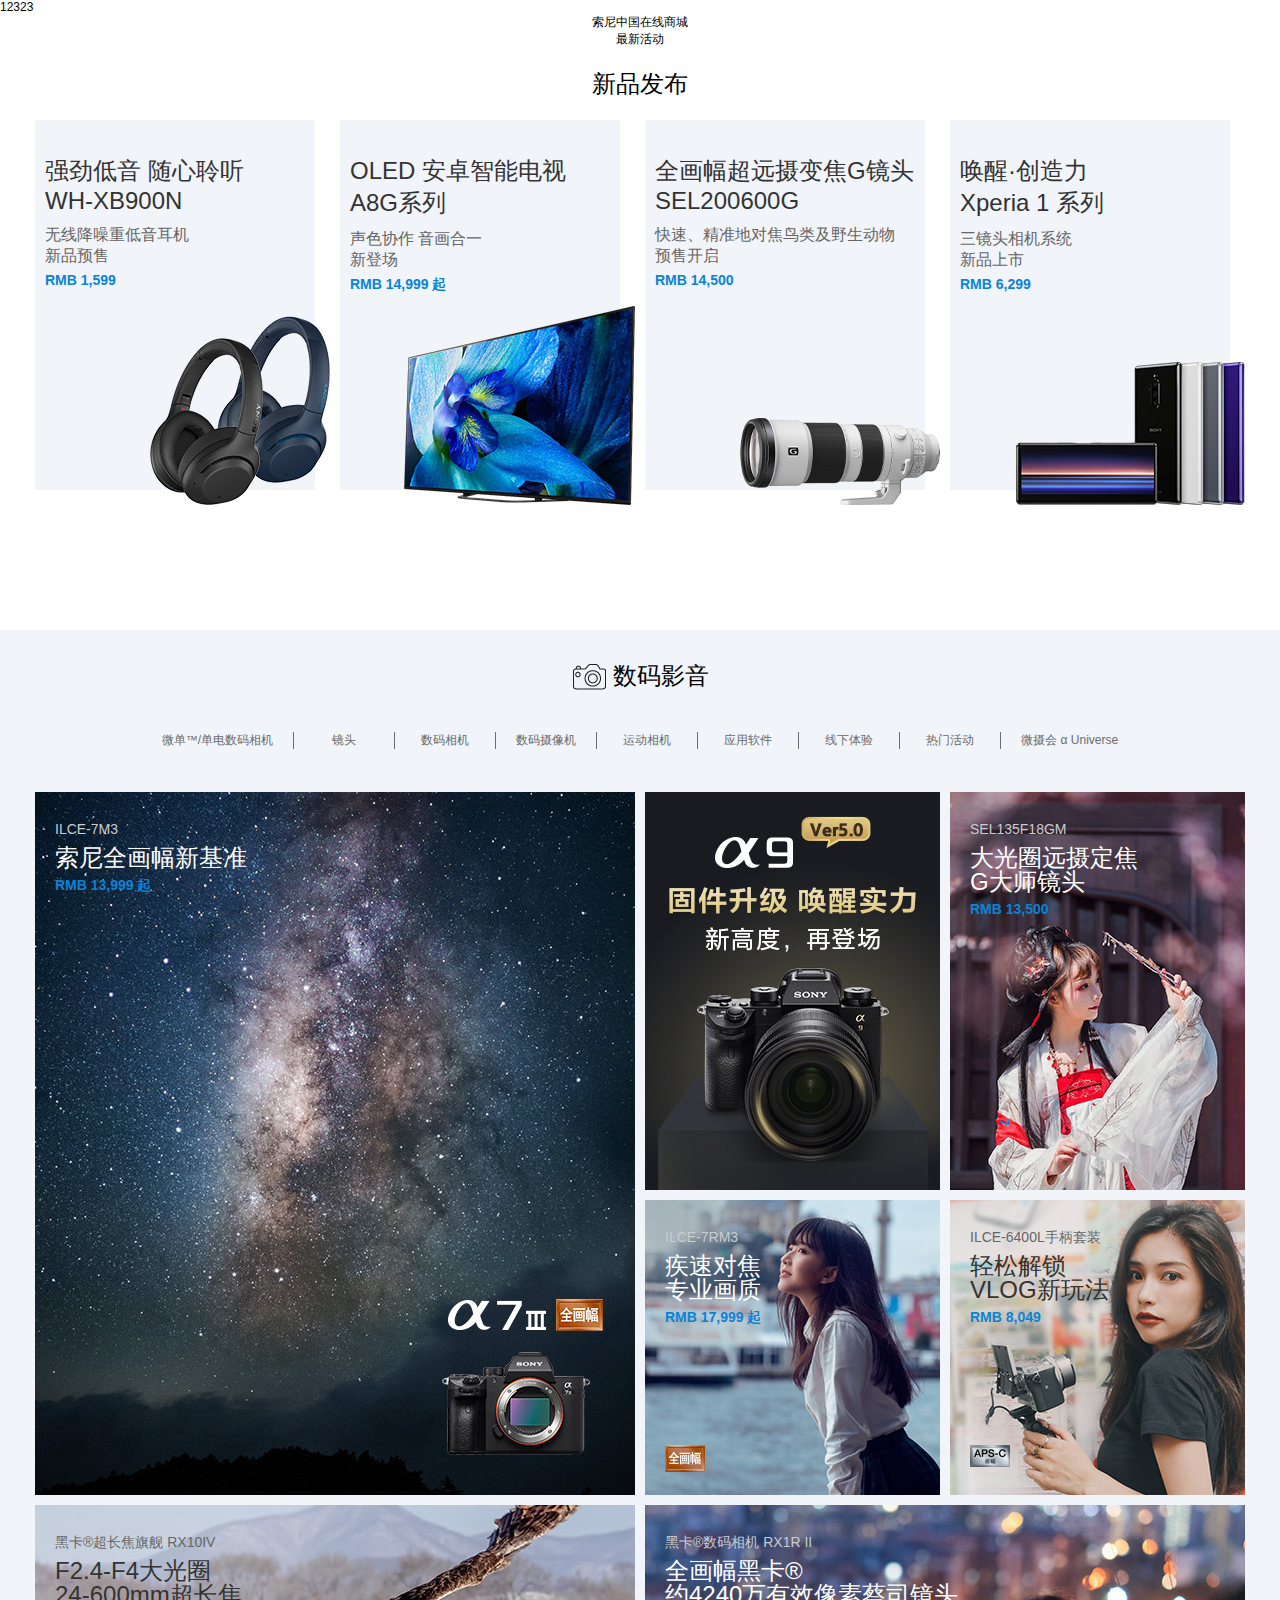
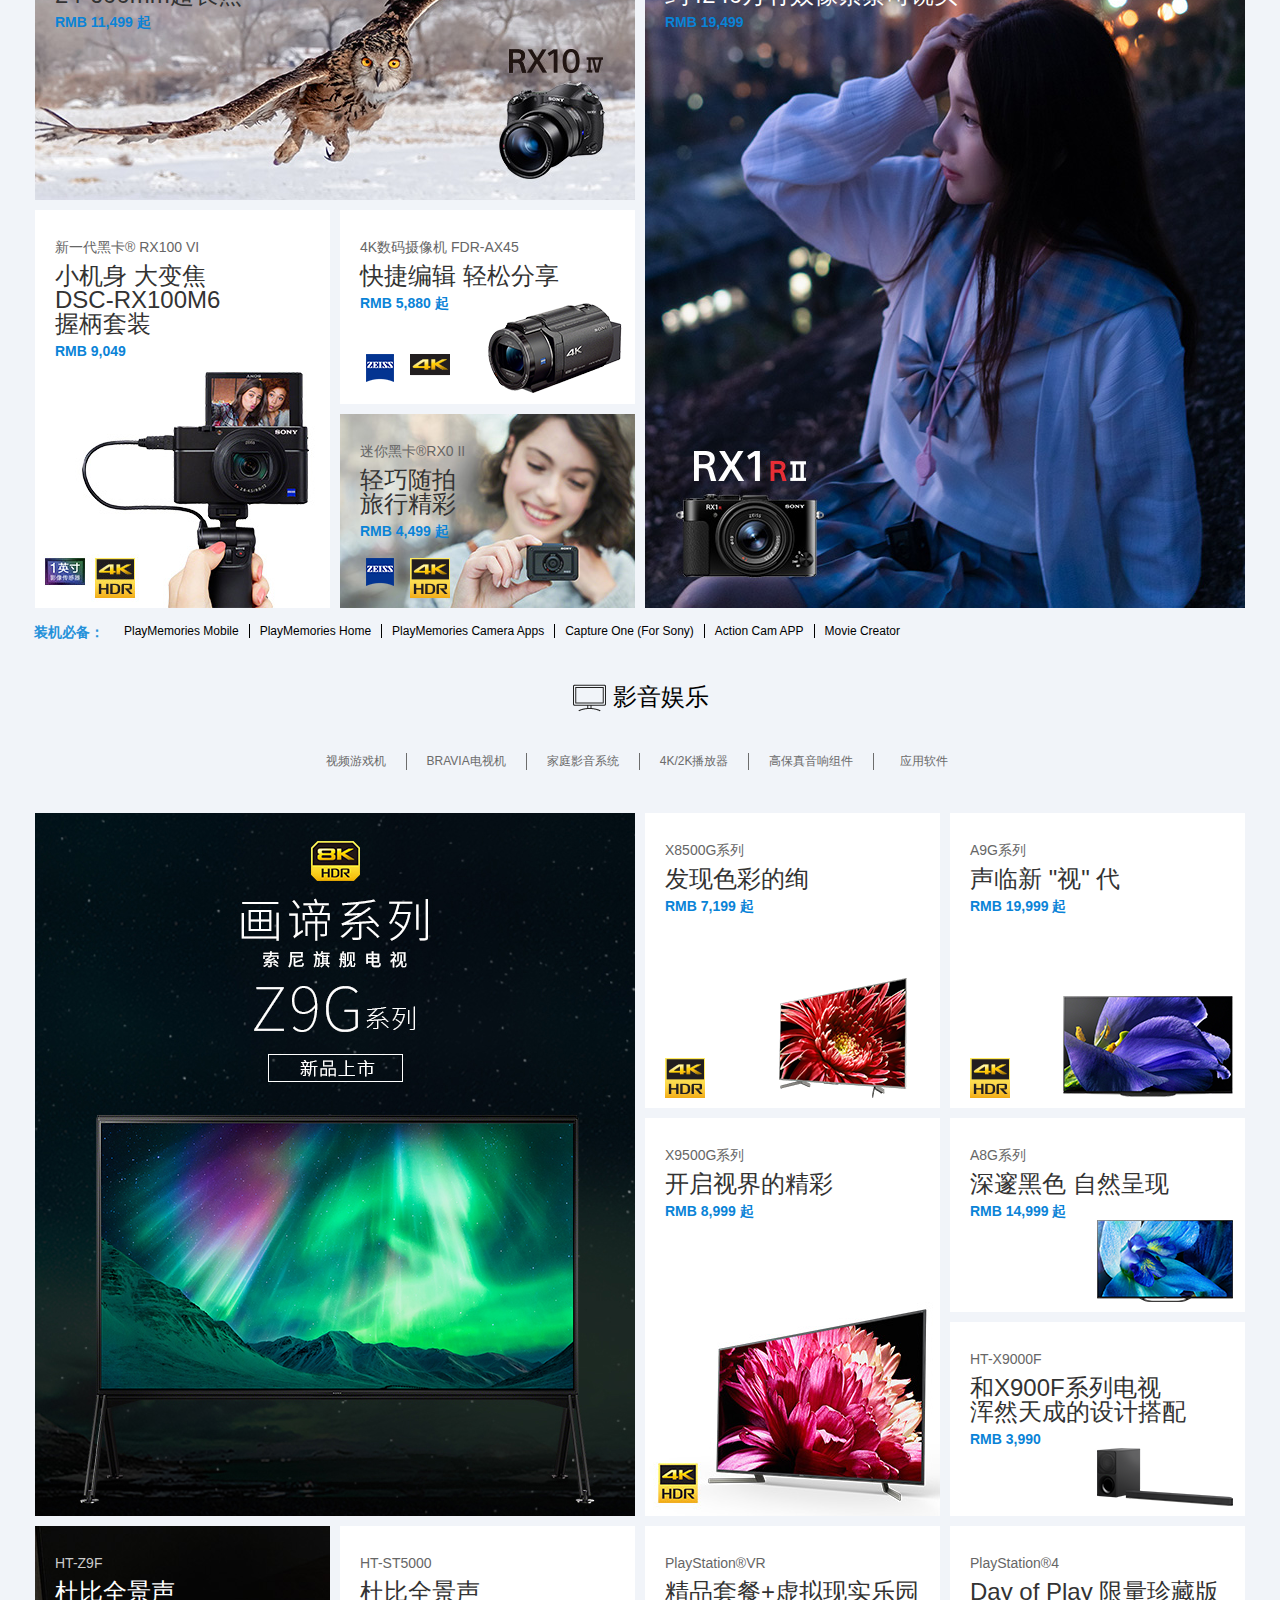
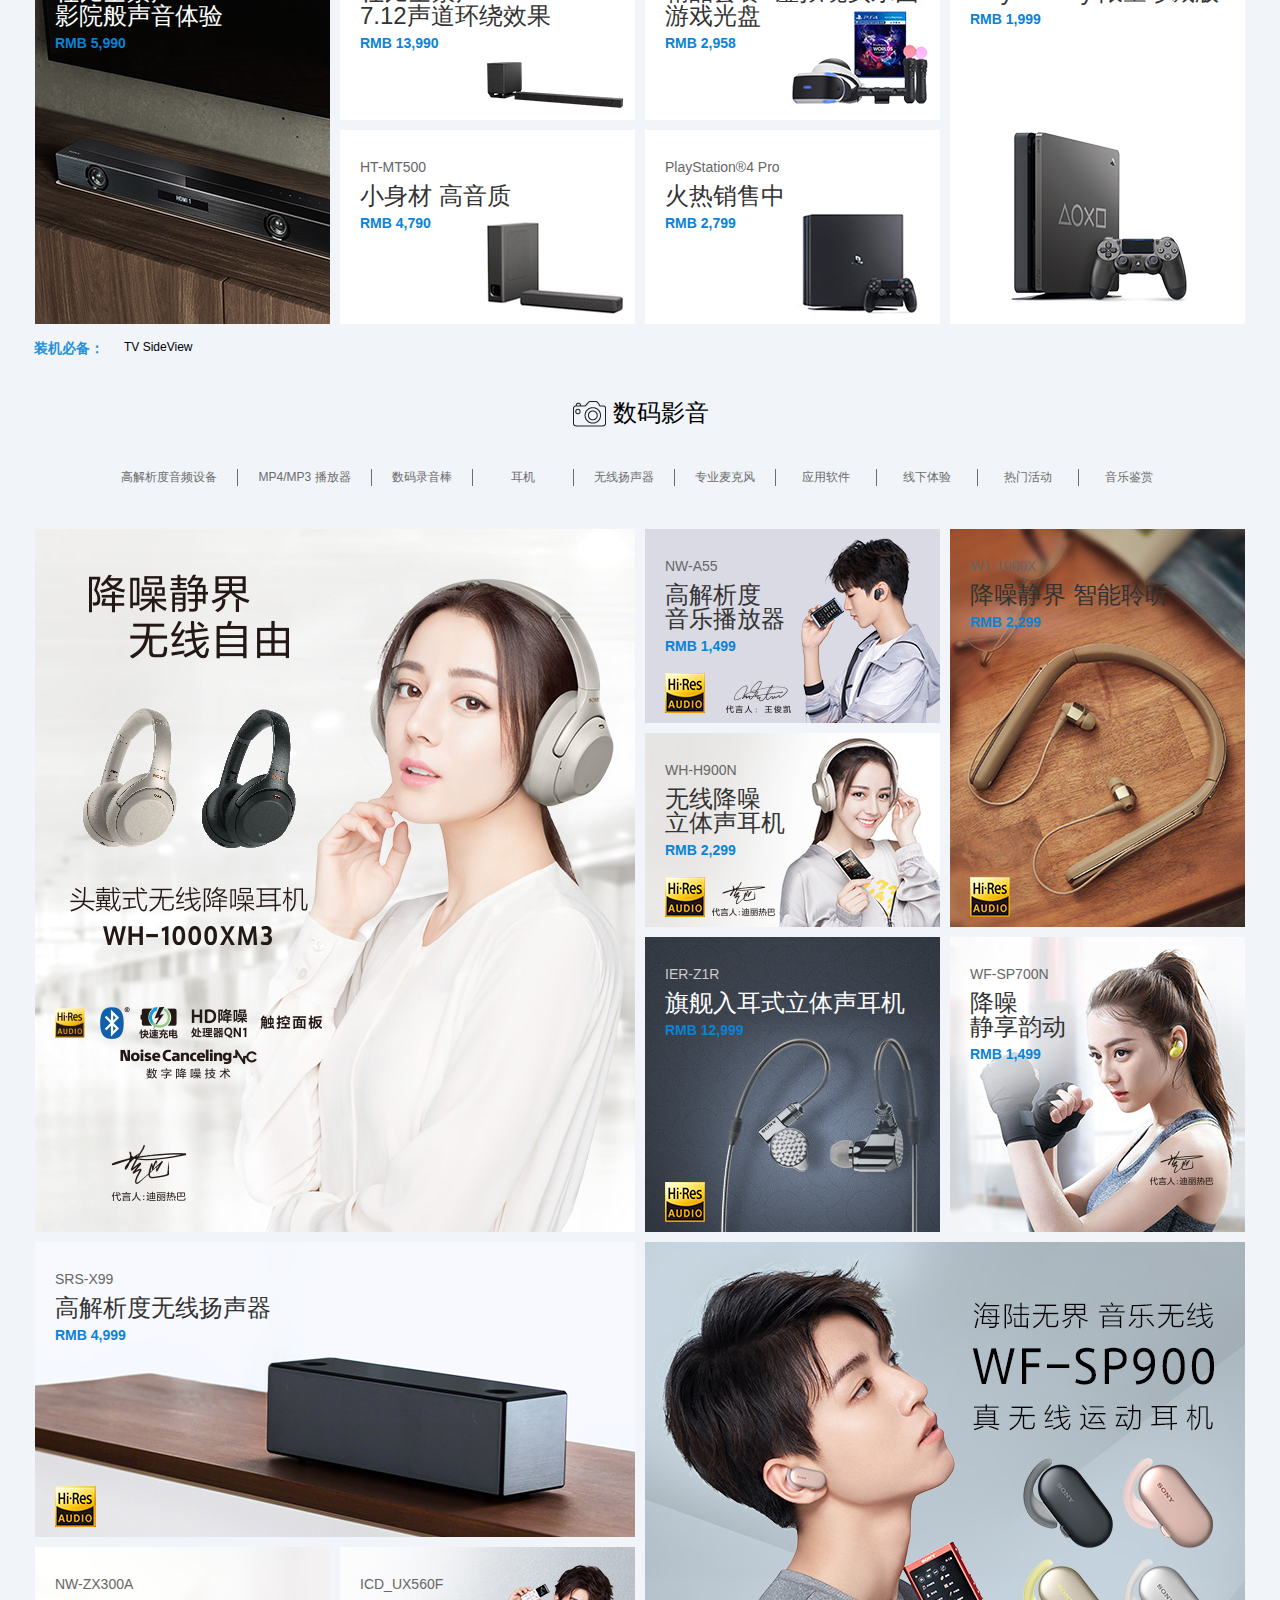
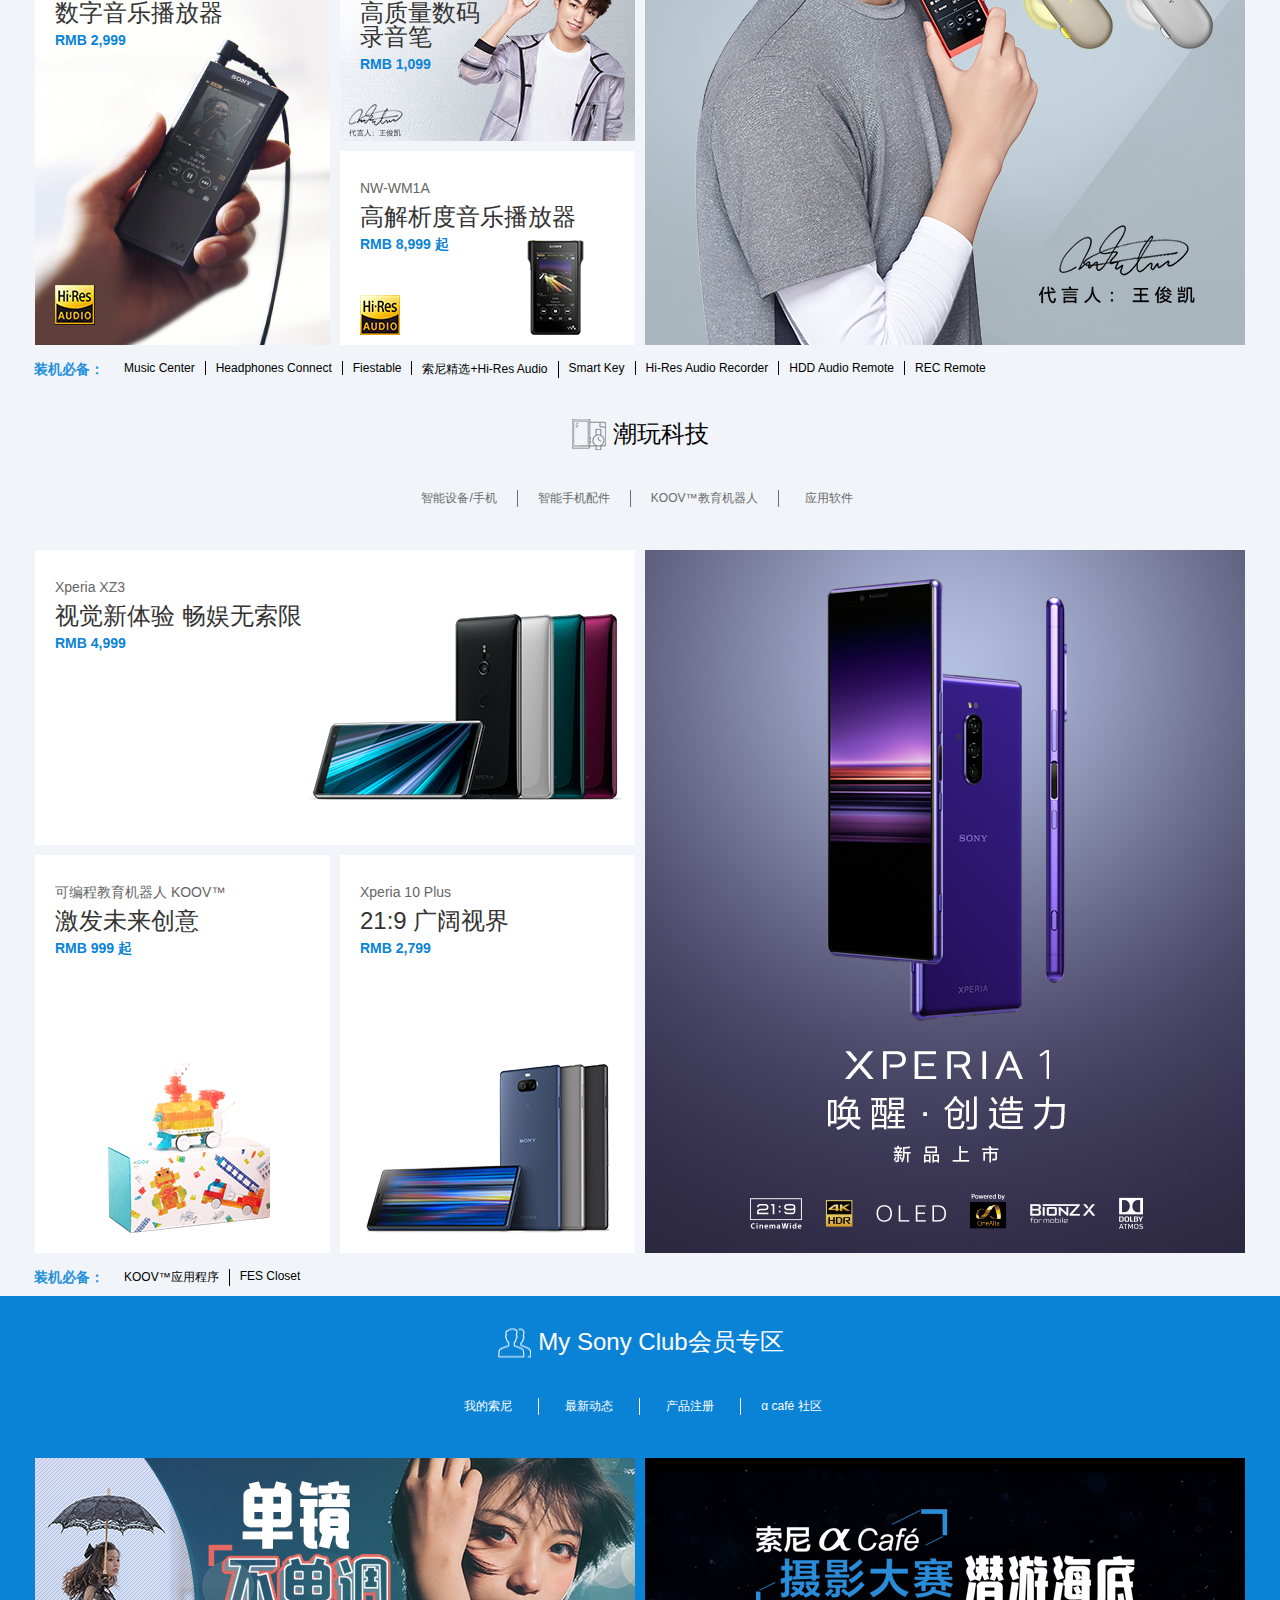
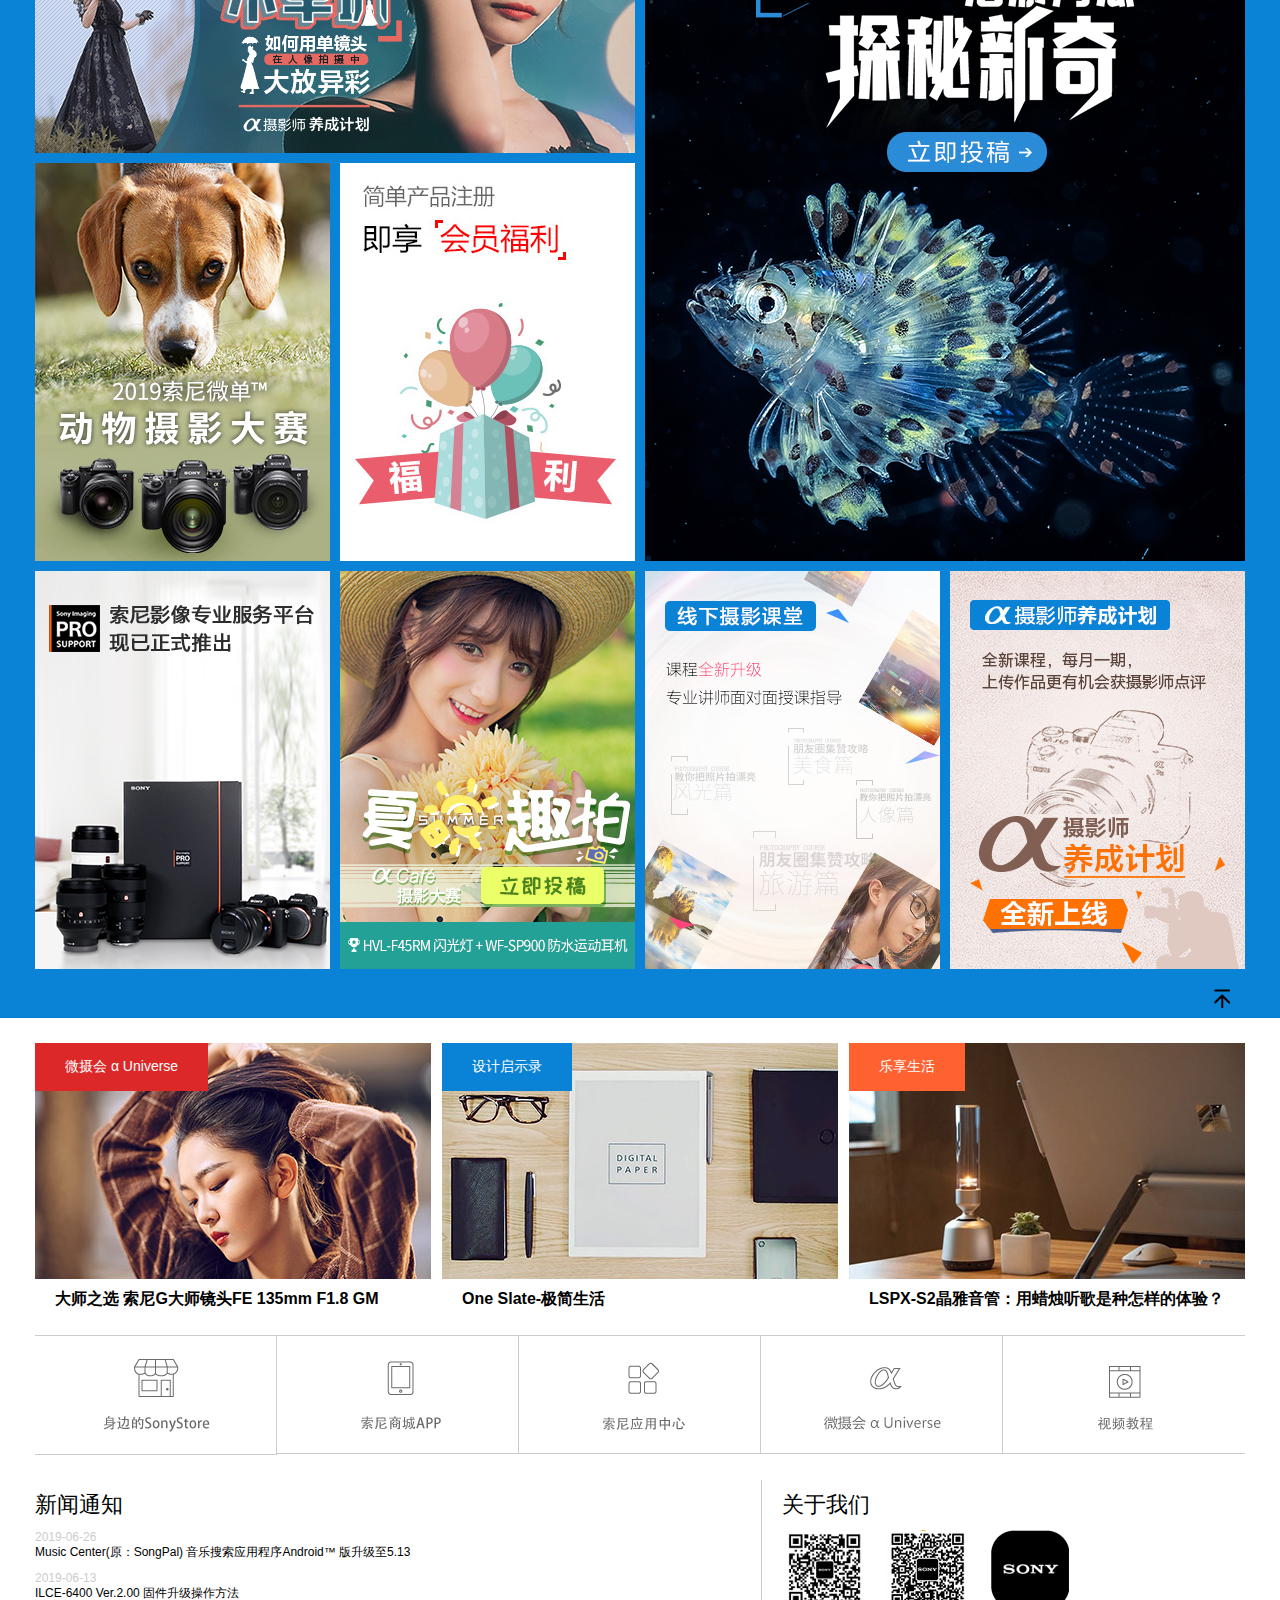
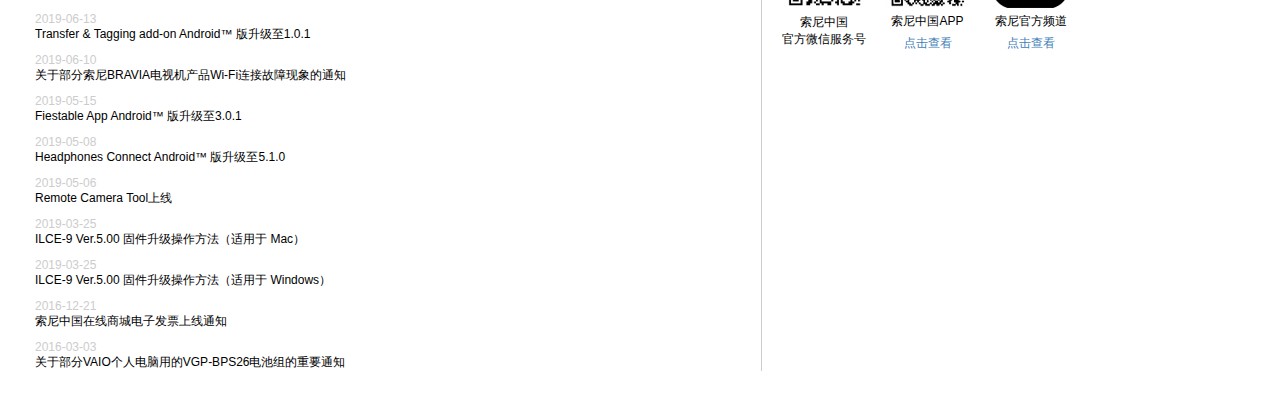
==== sonystyle/index.html @ 050184a9 "7.16轮播的首次制作" ====
<!DOCTYPE html>
<html>
<head lang="en">
    <meta charset="UTF-8">
    <meta name="viewport" content="width=device-width,initial-scale=1"/>
    <title></title>
    <!-- 引入4个文件，必须注意导入顺序-->
    <script src="../js/jquery.min.js"></script>
    <script src="../js/popper.min.js"></script>
    <script src="../js/bootstrap.min.js"></script>
    <link rel="stylesheet" href="../css/common.css"/>
    <link rel="stylesheet" href="../css/index.css"/>
    <link rel="stylesheet" href="../css/sony_css_reset.css"/>
</head>
<body>
<a href="#">12323</a>
<div class="homepage">
    <!-- ViceNav-->

    <!-- 右侧导航栏-->

    <!-- 首页轮播图-->
    <div id="kvArea" class="cf">
    </div>
    <!-- 最新活动-->
    <div id="ActiveKvArea" class="cf">
        <div class="Active_main">
            <h1>索尼中国在线商城</h1>
            <h2>最新活动</h2>
            <!-- 轮播图部分swiper-->
            <a href="#" class="arrow-left"></a>
            <a href="#" class="arrow-right"></a>
            <div class="swiper-container2"></div>
            <div class="pagination"></div>
        </div>
    </div>

    <!-- 中间三部分1  2  3-->
    <div id="price-field">
        <!-- 1 新品发布-->
        <div id="NewProduct" class="cf">
            <div class="NewProduct_main">
                <h2>新品发布</h2>
                <ul class="cf">
                    <li>
                        <a href="#">
                            <div class="NewProBlock">
                                <div class="texC">
                                    <h3 class="">强劲低音 随心聆听<br/>WH-XB900N
                                    </h3>
                                    <p class="vice" >无线降噪重低音耳机<br/>新品预售
                                    </p>
                                    <p class="p_rice status status_1">
                                        RMB
                                        <span class="money">1,599</span>
                                    </p>
                                </div>
                                <img src="../public/images/xpfb_wh_xb900n.jpg" alt="无线降噪重低音耳机 - WH-XB900N" title="无线降噪重低音耳机 - WH-XB900N" />
                            </div>
                        </a>
                    </li>
                    <li>
                        <a href="#">
                            <div class="NewProBlock">
                                <div class="texC">
                                    <h3 class="">OLED 安卓智能电视<br/>A8G系列
                                    </h3>
                                    <p class="vice" >声色协作 音画合一<br/>新登场
                                    </p>
                                    <p class="p_rice status status_1">
                                        RMB
                                        <span class="money">14,999</span>
                                        起
                                    </p>
                                </div>
                                <img src="../public/images/xpfb_a8g.jpg" alt="A8G系列" title="A8G系列"  />
                            </div>
                        </a>
                    </li>
                    <li>
                        <a href="#">
                            <div class="NewProBlock">
                                <div class="texC">
                                    <h3 class="">全画幅超远摄变焦G镜头<br/>SEL200600G
                                    </h3>
                                    <p class="vice" >快速、精准地对焦鸟类及野生动物<br/>预售开启
                                    </p>
                                    <p class="p_rice status status_1">
                                        RMB
                                        <span class="money">14,500</span>
                                    </p>
                                </div>
                                <img src="../public/images/xpfb_sel200600g.jpg" alt="FE 200-600mm F5.6-6.3 G OSS" title="FE 200-600mm F5.6-6.3 G OSS" />
                            </div>
                        </a>
                    </li>
                    <li>
                        <a href="#">
                            <div class="NewProBlock">
                                <div class="texC">
                                    <h3 class="">唤醒·创造力<br/>Xperia 1 系列
                                    </h3>
                                    <p class="vice" >三镜头相机系统<br/>新品上市
                                    </p>
                                    <p class="p_rice status status_1">
                                        RMB
                                        <span class="money">6,299</span>
                                    </p>
                                </div>
                                <img src="../public/images/xpfb_xperia1.jpg" alt="Xperia 1 系列-新品上市" title="Xperia 1 系列-新品上市"  />
                            </div>
                        </a>
                    </li>
                </ul>
            </div>
        </div>
        <!-- 2 数码影像- 影音娱乐- 潮玩科技- 便携音频-->
        <div id="block">
            <!-- 数码影像主体结构-->
            <div class="MainBlock cf section">
                <div id="MainB1" class="ProductBlock bg-Grey cf">
                    <!-- 内容主区域-->
                    <!--MainProductBlock控制了内容宽度-->
                    <div class="MainProductBlock  cf">
                        <!-- 头部区域-->
                        <div class="MainBlockTop">
                            <h2 class="tit cf" style="background-image:url(../public/images/blocktitlelogo.png)">数码影音</h2><br/>
                            <ul class="SecondBlockTitle cf">
                                <li><a href="#"><h3>微单™/单电数码相机</h3></a></li>
                                <li><a href="#"><h3>镜头</h3></a></li>
                                <li><a href="#"><h3>数码相机</h3></a></li>
                                <li><a href="#"><h3>数码摄像机</h3></a></li>
                                <li><a href="#"><h3>运动相机</h3></a></li>
                                <li><a href="#"><h3>应用软件</h3></a></li>
                                <li><a href="#"><h3>线下体验</h3></a></li>
                                <li><a href="#"><h3>热门活动</h3></a></li>
                                <li><a href="#"><h3>微摄会 α Universe</h3></a></li>
                            </ul>
                        </div>
                        <!-- 图片区域-->
                        <div class="MainBlock cf">
                            <!-- 左侧浮动-->
                            <!-- w-610px -->
                            <div class="MBlock_h float-l cf">
                                <!--每个a标签浮动，里面有一个div-->
                                <a href="#" class="block_item section float-l">
                                    <!--div有一个block的大小 白色背景 左右边距5px 下边距10px 白色背景-->
                                    <!--Mblock 设置了溢出隐藏，保证图片在放大时不会溢出去-->
                                    <!--不设宽度，溢出隐藏-->
                                    <div class="Block5 MBlock mx-5 mb-10 bigblock bg-white">
                                        <!--图片上的文字部分-->
                                        <!--price_zone 设置了文字的absolute 左对齐 z-index:10-->
                                        <div class="price_zone">
                                            <div class="txt">
                                                <!--用类名设置字体颜色，其他属性一样-->
                                                <p class="title font-cc">ILCE-7M3</p>
                                                <!--用类名设置字体颜色，其他属性一样-->
                                                <h3 class="font-ff">索尼全画幅新基准</h3>
                                                <!--d-block 192*5 空元素-->
                                                <i class="member_status"></i>
                                                <!--价格属性已设好类名-->
                                                <p class="p_rice pt-2" >
                                                    RMB
                                                    <span class="money">13,999</span>
                                                    起
                                                </p>
                                                <!--空小图标，现在为空 192*0-->
                                                <p class="icon"></p>
                                            </div>
                                            <!--原文件中一个空的div 20*30 用来放其他东西-->
                                            <div class="tab_title"></div>
                                        </div>
                                        <!--图片部分-->
                                        <div class="product_img4">
                                            <img src="../public/images/yingxiang1.jpg" alt=""/>
                                        </div>
                                    </div>
                                </a>
                                <a href="#" class="block_item section float-l">
                                    <!--div有一个block的大小 白色背景 左右边距5px 下边距10px 白色背景-->
                                    <!--Mblock 设置了溢出隐藏，保证图片在放大时不会溢出去-->
                                    <!--不设宽度，溢出隐藏-->
                                    <div class="Block1 MBlock mx-5 mb-10 bigblock bg-white">
                                        <!--图片上的文字部分-->
                                        <!--price_zone 设置了文字的absolute 左对齐 z-index:10-->
                                        <div class="price_zone">
                                            <div class="txt">
                                                <!--用类名设置字体颜色，其他属性一样-->
                                                <p class="title font-66">黑卡®超长焦旗舰 RX10IV</p>
                                                <!--用类名设置字体颜色，其他属性一样-->
                                                <h3 class="font-33">F2.4-F4大光圈<br/>24-600mm超长焦</h3>
                                                <!--d-block 192*5 空元素-->
                                                <i class="member_status"></i>
                                                <!--价格属性已设好类名-->
                                                <p class="p_rice pt-2" >
                                                    RMB
                                                    <span class="money">11,499</span>
                                                    起
                                                </p>
                                                <!--空小图标，现在为空 192*0-->
                                                <p class="icon"></p>
                                            </div>
                                            <!--原文件中一个空的div 20*30 用来放其他东西-->
                                            <div class="tab_title"></div>
                                        </div>
                                        <!--图片部分-->
                                        <div class="product_img4">
                                            <img src="../public/images/yingxiang2.jpg" alt=""/>
                                        </div>
                                    </div>
                                </a>
                                <a href="#" class="block_item section float-l">
                                    <!--div有一个block的大小 白色背景 左右边距5px 下边距10px 白色背景-->
                                    <!--Mblock 设置了溢出隐藏，保证图片在放大时不会溢出去-->
                                    <!--不设宽度，溢出隐藏-->
                                    <div class="Block2 MBlock bigblock mx-5 mb-10 bg-white">
                                        <!--图片上的文字部分-->
                                        <!--price_zone 设置了文字的absolute 左对齐 z-index:10-->
                                        <div class="price_zone">
                                            <div class="txt">
                                                <!--用类名设置字体颜色，其他属性一样-->
                                                <p class="title font-66">新一代黑卡® RX100 VI</p>
                                                <!--用类名设置字体颜色，其他属性一样-->
                                                <h3 class="font-33">小机身 大变焦<br />DSC-RX100M6<br/>握柄套装</h3>
                                                <!--d-block 192*5 空元素-->
                                                <i class="member_status"></i>
                                                <!--价格属性已设好类名-->
                                                <p class="p_rice pt-2" >
                                                    RMB
                                                    <span class="money">9,049</span>
                                                </p>
                                                <!--空小图标，现在为空 192*0-->
                                                <p class="icon"></p>
                                            </div>
                                            <!--原文件中一个空的div 20*30 用来放其他东西-->
                                            <div class="tab_title" ></div>
                                        </div>
                                        <!--图片部分-->
                                        <div class="product_img4">
                                            <img src="../public/images/yingxiang3.jpg" alt=""/>
                                        </div>
                                    </div>
                                </a>
                                <a href="#" class="block_item section float-l">
                                    <!--div有一个block的大小 白色背景 左右边距5px 下边距10px 白色背景-->
                                    <!--Mblock 设置了溢出隐藏，保证图片在放大时不会溢出去-->
                                    <!--不设宽度，溢出隐藏-->
                                    <div class="Block3 MBlock mx-5 mb-10 bigblock bg-white">
                                        <!--图片上的文字部分-->
                                        <!--price_zone 设置了文字的absolute 左对齐 z-index:10-->
                                        <div class="price_zone">
                                            <div class="txt">
                                                <!--用类名设置字体颜色，其他属性一样-->
                                                <p class="title font-66">4K数码摄像机 FDR-AX45</p>
                                                <!--用类名设置字体颜色，其他属性一样-->
                                                <h3 class="font-33">快捷编辑 轻松分享</h3>
                                                <!--d-block 192*5 空元素-->
                                                <i class="member_status"></i>
                                                <!--价格属性已设好类名-->
                                                <p class="p_rice pt-2" >
                                                    RMB
                                                    <span class="money">5,880</span>
                                                    起
                                                </p>
                                                <!--空小图标，现在为空 192*0-->
                                                <p class="icon"></p>
                                            </div>
                                            <!--原文件中一个空的div 20*30 用来放其他东西-->
                                            <div class="tab_title"></div>
                                        </div>
                                        <!--图片部分-->
                                        <div class="product_img3">
                                            <img src="../public/images/yingxiang4.jpg" alt=""/>
                                        </div>
                                        <!-- 小图标部分1-->
                                        <div class="hires_icon1">
                                            <img src="../public/images/zeiss_40x40.png" alt=""/>
                                        </div>
                                        <!-- 小图标部分2-->
                                        <div class="hires_icon2">
                                            <img src="../public/images/4k_40x40.png" alt=""/>
                                        </div>
                                    </div>
                                </a>
                                <a href="#" class="block_item section float-l">
                                    <!--div有一个block的大小 白色背景 左右边距5px 下边距10px 白色背景-->
                                    <!--Mblock 设置了溢出隐藏，保证图片在放大时不会溢出去-->
                                    <!--不设宽度，溢出隐藏-->
                                    <div class="Block3 MBlock mx-5 mb-10 bigblock bg-white">
                                        <!--图片上的文字部分-->
                                        <!--price_zone 设置了文字的absolute 左对齐 z-index:10-->
                                        <div class="price_zone">
                                            <div class="txt">
                                                <!--用类名设置字体颜色，其他属性一样-->
                                                <p class="title font-66">迷你黑卡®RX0 II</p>
                                                <!--用类名设置字体颜色，其他属性一样-->
                                                <h3 class="font-33">轻巧随拍<br/>旅行精彩</h3>
                                                <!--d-block 192*5 空元素-->
                                                <i class="member_status"></i>
                                                <!--价格属性已设好类名-->
                                                <p class="p_rice pt-2" >
                                                    RMB
                                                    <span class="money">4,499</span>
                                                    起
                                                </p>
                                                <!--空小图标，现在为空 192*0-->
                                                <p class="icon"></p>
                                            </div>
                                            <!--原文件中一个空的div 20*30 用来放其他东西-->
                                            <div class="tab_title" style=""></div>
                                        </div>
                                        <!--图片部分-->
                                        <div class="product_img4">
                                            <img src="../public/images/yingxiang5.jpg" alt=""/>
                                        </div>
                                        <!-- 小图标部分1-->
                                        <div class="hires_icon1">
                                            <img src="../public/images/zeiss_40x40.png" alt=""/>
                                        </div>
                                        <!-- 小图标部分2-->
                                        <div class="hires_icon2">
                                            <img src="../public/images/4khdr_40x40.png" alt=""/>
                                        </div>
                                    </div>
                                </a>

                            </div>
                            <!-- 右侧浮动-->
                            <div class="MBlock_h float-l">
                                <a href="#" class="block_item section float-l">
                                    <!--div有一个block的大小 白色背景 左右边距5px 下边距10px 白色背景-->
                                    <!--Mblock 设置了溢出隐藏，保证图片在放大时不会溢出去-->
                                    <!--不设宽度，溢出隐藏-->
                                    <div class="Block2 MBlock mx-5 mb-10 bigblock bg-white">
                                        <!--图片上的文字部分-->
                                        <!--price_zone 设置了文字的absolute 左对齐 z-index:10-->
                                         <!---->
                                        <!--图片部分-->
                                        <div class="product_img4">
                                            <img src="../public/images/yingxiang6.jpg" alt=""/>
                                        </div>
                                    </div>
                                </a>
                                <a href="#" class="block_item section float-l">
                                    <!--div有一个block的大小 白色背景 左右边距5px 下边距10px 白色背景-->
                                    <!--Mblock 设置了溢出隐藏，保证图片在放大时不会溢出去-->
                                    <!--不设宽度，溢出隐藏-->
                                    <div class="Block2 MBlock mx-5 mb-10 bigblock bg-white">
                                        <!--图片上的文字部分-->
                                        <!--price_zone 设置了文字的absolute 左对齐 z-index:10-->
                                        <div class="price_zone">
                                            <div class="txt">
                                                <!--用类名设置字体颜色，其他属性一样-->
                                                <p class="title font-cc">SEL135F18GM</p>
                                                <!--用类名设置字体颜色，其他属性一样-->
                                                <h3 class="font-ff">大光圈远摄定焦<br/>
                                                    G大师镜头</h3>
                                                <!--d-block 192*5 空元素-->
                                                <i class="member_status"></i>
                                                <!--价格属性已设好类名-->
                                                <p class="p_rice pt-2" >
                                                    RMB
                                                    <span class="money">13,500</span>
                                                </p>
                                                <!--空小图标，现在为空 192*0-->
                                                <p class="icon"></p>
                                            </div>
                                            <!--原文件中一个空的div 20*30 用来放其他东西-->
                                            <div class="tab_title"></div>
                                        </div>
                                        <!--图片部分-->
                                        <div class="product_img4">
                                            <img src="../public/images/yingxiang7.jpg" alt=""/>
                                        </div>
                                    </div>
                                </a>
                                <a href="#" class="block_item section float-l">
                                    <!--div有一个block的大小 白色背景 左右边距5px 下边距10px 白色背景-->
                                    <!--Mblock 设置了溢出隐藏，保证图片在放大时不会溢出去-->
                                    <!--不设宽度，溢出隐藏-->
                                    <div class="Block4 MBlock mx-5 mb-10 bigblock bg-white">
                                        <!--图片上的文字部分-->
                                        <!--price_zone 设置了文字的absolute 左对齐 z-index:10-->
                                        <div class="price_zone">
                                            <div class="txt">
                                                <!--用类名设置字体颜色，其他属性一样-->
                                                <p class="title font-cc">ILCE-7RM3</p>
                                                <!--用类名设置字体颜色，其他属性一样-->
                                                <h3 class="font-ff">疾速对焦 <br/>专业画质</h3>
                                                <!--d-block 192*5 空元素-->
                                                <i class="member_status"></i>
                                                <!--价格属性已设好类名-->
                                                <p class="p_rice pt-2" >
                                                    RMB
                                                    <span class="money">17,999</span>
                                                    起
                                                </p>
                                                <!--空小图标，现在为空 192*0-->
                                                <p class="icon"></p>
                                            </div>
                                            <!--原文件中一个空的div 20*30 用来放其他东西-->
                                            <div class="tab_title"></div>
                                        </div>
                                        <!--图片部分-->
                                        <div class="product_img4">
                                            <img src="../public/images/yingxiang8.jpg" alt=""/>
                                        </div>
                                        <!-- 小图标部分1-->
                                        <div class="hires_icon1">
                                            <img src="../public/images/fullframe_40x40.png" alt=""/>
                                        </div>
                                    </div>
                                </a>
                                <a href="#" class="block_item section float-l">
                                    <!--div有一个block的大小 白色背景 左右边距5px 下边距10px 白色背景-->
                                    <!--Mblock 设置了溢出隐藏，保证图片在放大时不会溢出去-->
                                    <!--不设宽度，溢出隐藏-->
                                    <div class="Block4 MBlock mx-5 mb-10 bigblock bg-white">
                                        <!--图片上的文字部分-->
                                        <!--price_zone 设置了文字的absolute 左对齐 z-index:10-->
                                        <div class="price_zone">
                                            <div class="txt">
                                                <!--用类名设置字体颜色，其他属性一样-->
                                                <p class="title font-66">ILCE-6400L手柄套装</p>
                                                <!--用类名设置字体颜色，其他属性一样-->
                                                <h3 class="font-33">轻松解锁<br/>VLOG新玩法</h3>
                                                <!--d-block 192*5 空元素-->
                                                <i class="member_status"></i>
                                                <!--价格属性已设好类名-->
                                                <p class="p_rice pt-2" >
                                                    RMB
                                                    <span class="money">8,049</span>
                                                </p>
                                                <!--空小图标，现在为空 192*0-->
                                                <p class="icon"></p>
                                            </div>
                                            <!--原文件中一个空的div 20*30 用来放其他东西-->
                                            <div class="tab_title"></div>
                                        </div>
                                        <!--图片部分-->
                                        <div class="product_img4">
                                            <img src="../public/images/yingxiang9.jpg" alt=""/>
                                        </div>
                                        <!-- 小图标部分1-->
                                        <div class="hires_icon1">
                                            <img src="../public/images/aps_c_40x40.png" alt=""/>
                                        </div>
                                    </div>
                                </a>
                                <a href="#" class="block_item section float-l">
                                    <!--div有一个block的大小 白色背景 左右边距5px 下边距10px 白色背景-->
                                    <!--Mblock 设置了溢出隐藏，保证图片在放大时不会溢出去-->
                                    <!--不设宽度，溢出隐藏-->
                                    <div class="Block5 MBlock mx-5 mb-10 bigblock bg-white">
                                        <!--图片上的文字部分-->
                                        <!--price_zone 设置了文字的absolute 左对齐 z-index:10-->
                                        <div class="price_zone">
                                            <div class="txt">
                                                <!--用类名设置字体颜色，其他属性一样-->
                                                <p class="title font-cc">黑卡®数码相机 RX1R II</p>
                                                <!--用类名设置字体颜色，其他属性一样-->
                                                <h3 class="font-ff">全画幅黑卡®<br />约4240万有效像素蔡司镜头</h3>
                                                <!--d-block 192*5 空元素-->
                                                <i class="member_status"></i>
                                                <!--价格属性已设好类名-->
                                                <p class="p_rice pt-2" >
                                                    RMB
                                                    <span class="money">19,499</span>
                                                </p>
                                                <!--空小图标，现在为空 192*0-->
                                                <p class="icon"></p>
                                            </div>
                                            <!--原文件中一个空的div 20*30 用来放其他东西-->
                                            <div class="tab_title"></div>
                                        </div>
                                        <!--图片部分-->
                                        <div class="product_img4">
                                            <img src="../public/images/yingxiang10.jpg" alt=""/>
                                        </div>
                                    </div>
                                </a>
                            </div>
                        </div>
                        <!-- 底部文字-->
                        <div class="BlockBottom cf">
                            <span class="title">装机必备：</span>
                            <ul>
                                <li><a href="#">PlayMemories Mobile</a></li>
                                <li><a href="#">PlayMemories Home</a></li>
                                <li><a href="#">PlayMemories Camera Apps</a></li>
                                <li><a href="#">Capture One (For Sony)</a></li>
                                <li><a href="#">Action Cam APP</a></li>
                                <li><a href="#">Movie Creator</a></li>
                            </ul>
                        </div>
                    </div>
                </div>
            </div>
            <!-- 影音娱乐-->
            <div class="MainBlock cf section">
                <div id="MainB2" class="ProductBlock bg-Grey cf">
                    <!-- 内容主区域-->
                    <!--MainProductBlock控制了内容宽度-->
                    <div class="MainProductBlock  cf">
                        <!-- 头部区域-->
                        <div class="MainBlockTop">
                            <h2 class="tit cf" style="background-image:url(../public/images/blocktitlelogo3.png)">影音娱乐</h2><br/>
                            <ul class="SecondBlockTitle cf">
                                <li><a href="#"><h3>视频游戏机</h3></a></li>
                                <li><a href="#"><h3>BRAVIA电视机</h3></a></li>
                                <li><a href="#"><h3>家庭影音系统</h3></a></li>
                                <li><a href="#"><h3>4K/2K播放器</h3></a></li>
                                <li><a href="#"><h3>高保真音响组件</h3></a></li>
                                <li><a href="#"><h3>应用软件</h3></a></li>
                            </ul>
                        </div>
                        <!-- 图片区域-->
                        <div class="MainBlock cf">
                            <!-- 左侧浮动-->
                            <!-- w-610px -->
                            <div class="MBlock_h float-l cf">
                                <!--每个a标签浮动，里面有一个div-->
                                <a href="#" class="block_item section float-l">
                                    <!--div有一个block的大小 白色背景 左右边距5px 下边距10px 白色背景-->
                                    <!--Mblock 设置了溢出隐藏，保证图片在放大时不会溢出去-->
                                    <!--不设宽度，溢出隐藏-->
                                    <div class="Block5 MBlock mx-5 mb-10 bigblock bg-white">
                                        <!--图片上的文字部分-->
                                        <!--price_zone 设置了文字的absolute 左对齐 z-index:10-->
                                        <!--图片部分-->
                                        <div class="product_img4">
                                            <img src="../public/images/fun1.jpg" alt=""/>
                                        </div>
                                    </div>
                                </a>
                                <a href="#" class="block_item section float-l">
                                    <!--div有一个block的大小 白色背景 左右边距5px 下边距10px 白色背景-->
                                    <!--Mblock 设置了溢出隐藏，保证图片在放大时不会溢出去-->
                                    <!--不设宽度，溢出隐藏-->
                                    <div class="Block2 MBlock mx-5 mb-10 bigblock bg-white">
                                        <!--图片上的文字部分-->
                                        <!--price_zone 设置了文字的absolute 左对齐 z-index:10-->
                                        <div class="price_zone">
                                            <div class="txt">
                                                <!--用类名设置字体颜色，其他属性一样-->
                                                <p class="title font-cc">HT-Z9F</p>
                                                <!--用类名设置字体颜色，其他属性一样-->
                                                <h3 class="font-ff">杜比全景声<br/>影院般声音体验</h3>
                                                <!--d-block 192*5 空元素-->
                                                <i class="member_status"></i>
                                                <!--价格属性已设好类名-->
                                                <p class="p_rice pt-2" >
                                                    RMB
                                                    <span class="money">5,990</span>
                                                </p>
                                                <!--空小图标，现在为空 192*0-->
                                                <p class="icon"></p>
                                            </div>
                                            <!--原文件中一个空的div 20*30 用来放其他东西-->
                                            <div class="tab_title"></div>
                                        </div>
                                        <!--图片部分-->
                                        <div class="product_img4">
                                            <img src="../public/images/fun2.jpg" alt=""/>
                                        </div>
                                    </div>
                                </a>
                                <a href="#" class="block_item section float-l">
                                    <!--div有一个block的大小 白色背景 左右边距5px 下边距10px 白色背景-->
                                    <!--Mblock 设置了溢出隐藏，保证图片在放大时不会溢出去-->
                                    <!--不设宽度，溢出隐藏-->
                                    <div class="Block3 MBlock bigblock mx-5 mb-10 bg-white">
                                        <!--图片上的文字部分-->
                                        <!--price_zone 设置了文字的absolute 左对齐 z-index:10-->
                                        <div class="price_zone">
                                            <div class="txt">
                                                <!--用类名设置字体颜色，其他属性一样-->
                                                <p class="title font-66">HT-ST5000</p>
                                                <!--用类名设置字体颜色，其他属性一样-->
                                                <h3 class="font-33">杜比全景声<br/>7.12声道环绕效果</h3>
                                                <!--d-block 192*5 空元素-->
                                                <i class="member_status"></i>
                                                <!--价格属性已设好类名-->
                                                <p class="p_rice pt-2" >
                                                    RMB
                                                    <span class="money">13,990</span>
                                                </p>
                                                <!--空小图标，现在为空 192*0-->
                                                <p class="icon"></p>
                                            </div>
                                            <!--原文件中一个空的div 20*30 用来放其他东西-->
                                            <div class="tab_title" ></div>
                                        </div>
                                        <!--图片部分-->
                                        <div class="product_img3">
                                            <img src="../public/images/fun3.png" alt=""/>
                                        </div>
                                    </div>
                                </a>
                                <a href="#" class="block_item section float-l">
                                    <!--div有一个block的大小 白色背景 左右边距5px 下边距10px 白色背景-->
                                    <!--Mblock 设置了溢出隐藏，保证图片在放大时不会溢出去-->
                                    <!--不设宽度，溢出隐藏-->
                                    <div class="Block3 MBlock mx-5 mb-10 bigblock bg-white">
                                        <!--图片上的文字部分-->
                                        <!--price_zone 设置了文字的absolute 左对齐 z-index:10-->
                                        <div class="price_zone">
                                            <div class="txt">
                                                <!--用类名设置字体颜色，其他属性一样-->
                                                <p class="title font-66">HT-MT500</p>
                                                <!--用类名设置字体颜色，其他属性一样-->
                                                <h3 class="font-33">小身材 高音质</h3>
                                                <!--d-block 192*5 空元素-->
                                                <i class="member_status"></i>
                                                <!--价格属性已设好类名-->
                                                <p class="p_rice pt-2" >
                                                    RMB
                                                    <span class="money">4,790</span>
                                                </p>
                                                <!--空小图标，现在为空 192*0-->
                                                <p class="icon"></p>
                                            </div>
                                            <!--原文件中一个空的div 20*30 用来放其他东西-->
                                            <div class="tab_title"></div>
                                        </div>
                                        <!--图片部分-->
                                        <div class="product_img3">
                                            <img src="../public/images/fun4.jpg" alt=""/>
                                        </div>
                                    </div>
                                </a>
                            </div>
                            <!-- 右侧浮动-->
                            <div class="MBlock_h float-l">
                                <a href="#" class="block_item section float-l">
                                    <!--div有一个block的大小 白色背景 左右边距5px 下边距10px 白色背景-->
                                    <!--Mblock 设置了溢出隐藏，保证图片在放大时不会溢出去-->
                                    <!--不设宽度，溢出隐藏-->
                                    <div class="Block4 MBlock mx-5 mb-10 bigblock bg-white">
                                        <!--图片上的文字部分-->
                                        <!--price_zone 设置了文字的absolute 左对齐 z-index:10-->
                                        <div class="price_zone">
                                            <div class="txt">
                                                <!--用类名设置字体颜色，其他属性一样-->
                                                <p class="title font-66">X8500G系列</p>
                                                <!--用类名设置字体颜色，其他属性一样-->
                                                <h3 class="font-33">发现色彩的绚</h3>
                                                <!--d-block 192*5 空元素-->
                                                <i class="member_status"></i>
                                                <!--价格属性已设好类名-->
                                                <p class="p_rice pt-2" >
                                                    RMB
                                                    <span class="money">7,199</span>
                                                    起
                                                </p>
                                                <!--空小图标，现在为空 192*0-->
                                                <p class="icon"></p>
                                            </div>
                                            <!--原文件中一个空的div 20*30 用来放其他东西-->
                                            <div class="tab_title"></div>
                                        </div>
                                        <!---->
                                        <!--图片部分-->
                                        <div class="product_img3">
                                            <img src="../public/images/fun5.png" alt=""/>
                                        </div>
                                        <!-- 小图标部分1-->
                                        <div class="hires_icon1">
                                            <img src="../public/images/4khdr_40x40.png" alt=""/>
                                        </div>
                                    </div>
                                </a>
                                <a href="#" class="block_item section float-l">
                                    <!--div有一个block的大小 白色背景 左右边距5px 下边距10px 白色背景-->
                                    <!--Mblock 设置了溢出隐藏，保证图片在放大时不会溢出去-->
                                    <!--不设宽度，溢出隐藏-->
                                    <div class="Block4 MBlock mx-5 mb-10 bigblock bg-white">
                                        <!--图片上的文字部分-->
                                        <!--price_zone 设置了文字的absolute 左对齐 z-index:10-->
                                        <div class="price_zone">
                                            <div class="txt">
                                                <!--用类名设置字体颜色，其他属性一样-->
                                                <p class="title font-66">A9G系列</p>
                                                <!--用类名设置字体颜色，其他属性一样-->
                                                <h3 class="font-33">声临新 "视" 代</h3>
                                                <!--d-block 192*5 空元素-->
                                                <i class="member_status"></i>
                                                <!--价格属性已设好类名-->
                                                <p class="p_rice pt-2" >
                                                    RMB
                                                    <span class="money">19,999</span>
                                                    起
                                                </p>
                                                <!--空小图标，现在为空 192*0-->
                                                <p class="icon"></p>
                                            </div>
                                            <!--原文件中一个空的div 20*30 用来放其他东西-->
                                            <div class="tab_title"></div>
                                        </div>
                                        <!--图片部分-->
                                        <div class="product_img3">
                                            <img src="../public/images/fun6.png" alt=""/>
                                        </div>
                                        <!-- 小图标-->
                                        <div class="hires_icon1">
                                            <img src="../public/images/4khdr_40x40.png" alt=""/>
                                        </div>
                                    </div>
                                </a>
                                <a href="#" class="block_item section float-l">
                                    <!--div有一个block的大小 白色背景 左右边距5px 下边距10px 白色背景-->
                                    <!--Mblock 设置了溢出隐藏，保证图片在放大时不会溢出去-->
                                    <!--不设宽度，溢出隐藏-->
                                    <div class="Block2 MBlock mx-5 mb-10 bigblock bg-white">
                                        <!--图片上的文字部分-->
                                        <!--price_zone 设置了文字的absolute 左对齐 z-index:10-->
                                        <div class="price_zone">
                                            <div class="txt">
                                                <!--用类名设置字体颜色，其他属性一样-->
                                                <p class="title font-66">X9500G系列</p>
                                                <!--用类名设置字体颜色，其他属性一样-->
                                                <h3 class="font-33">开启视界的精彩</h3>
                                                <!--d-block 192*5 空元素-->
                                                <i class="member_status"></i>
                                                <!--价格属性已设好类名-->
                                                <p class="p_rice pt-2" >
                                                    RMB
                                                    <span class="money">8,999</span>
                                                    起
                                                </p>
                                                <!--空小图标，现在为空 192*0-->
                                                <p class="icon"></p>
                                            </div>
                                            <!--原文件中一个空的div 20*30 用来放其他东西-->
                                            <div class="tab_title"></div>
                                        </div>
                                        <!--图片部分-->
                                        <div class="product_img4">
                                            <img src="../public/images/fun7.jpg" alt=""/>
                                        </div>
                                    </div>
                                </a>
                                <a href="#" class="block_item section float-l">
                                    <!--div有一个block的大小 白色背景 左右边距5px 下边距10px 白色背景-->
                                    <!--Mblock 设置了溢出隐藏，保证图片在放大时不会溢出去-->
                                    <!--不设宽度，溢出隐藏-->
                                    <div class="Block3 MBlock mx-5 mb-10 bigblock bg-white">
                                        <!--图片上的文字部分-->
                                        <!--price_zone 设置了文字的absolute 左对齐 z-index:10-->
                                        <div class="price_zone">
                                            <div class="txt">
                                                <!--用类名设置字体颜色，其他属性一样-->
                                                <p class="title font-66">A8G系列</p>
                                                <!--用类名设置字体颜色，其他属性一样-->
                                                <h3 class="font-33">深邃黑色 自然呈现</h3>
                                                <!--d-block 192*5 空元素-->
                                                <i class="member_status"></i>
                                                <!--价格属性已设好类名-->
                                                <p class="p_rice pt-2" >
                                                    RMB
                                                    <span class="money">14,999</span>
                                                    起
                                                </p>
                                                <!--空小图标，现在为空 192*0-->
                                                <p class="icon"></p>
                                            </div>
                                            <!--原文件中一个空的div 20*30 用来放其他东西-->
                                            <div class="tab_title"></div>
                                        </div>
                                        <!--图片部分-->
                                        <div class="product_img3">
                                            <img src="../public/images/fun8.png" alt=""/>
                                        </div>
                                    </div>
                                </a>
                                <a href="#" class="block_item section float-l">
                                    <!--div有一个block的大小 白色背景 左右边距5px 下边距10px 白色背景-->
                                    <!--Mblock 设置了溢出隐藏，保证图片在放大时不会溢出去-->
                                    <!--不设宽度，溢出隐藏-->
                                    <div class="Block3 MBlock mx-5 mb-10 bigblock bg-white">
                                        <!--图片上的文字部分-->
                                        <!--price_zone 设置了文字的absolute 左对齐 z-index:10-->
                                        <div class="price_zone">
                                            <div class="txt">
                                                <!--用类名设置字体颜色，其他属性一样-->
                                                <p class="title font-66">HT-X9000F</p>
                                                <!--用类名设置字体颜色，其他属性一样-->
                                                <h3 class="font-33">和X900F系列电视<br/>浑然天成的设计搭配</h3>
                                                <!--d-block 192*5 空元素-->
                                                <i class="member_status"></i>
                                                <!--价格属性已设好类名-->
                                                <p class="p_rice pt-2" >
                                                    RMB
                                                    <span class="money">3,990</span>
                                                </p>
                                                <!--空小图标，现在为空 192*0-->
                                                <p class="icon"></p>
                                            </div>
                                            <!--原文件中一个空的div 20*30 用来放其他东西-->
                                            <div class="tab_title"></div>
                                        </div>
                                        <!--图片部分-->
                                        <div class="product_img3">
                                            <img src="../public/images/fun9.png" alt=""/>
                                        </div>
                                    </div>
                                </a>
                                <a href="#" class="block_item section float-r">
                                    <!--div有一个block的大小 白色背景 左右边距5px 下边距10px 白色背景-->
                                    <!--Mblock 设置了溢出隐藏，保证图片在放大时不会溢出去-->
                                    <!--不设宽度，溢出隐藏-->
                                    <div class="Block2 MBlock mx-5 mb-10 bigblock bg-white">
                                        <!--图片上的文字部分-->
                                        <!--price_zone 设置了文字的absolute 左对齐 z-index:10-->
                                        <div class="price_zone">
                                            <div class="txt">
                                                <!--用类名设置字体颜色，其他属性一样-->
                                                <p class="title font-66">PlayStation®4</p>
                                                <!--用类名设置字体颜色，其他属性一样-->
                                                <h3 class="font-33">Day of Play 限量珍藏版</h3>
                                                <!--d-block 192*5 空元素-->
                                                <i class="member_status"></i>
                                                <!--价格属性已设好类名-->
                                                <p class="p_rice pt-2" >
                                                    RMB
                                                    <span class="money">1,999</span>
                                                </p>
                                                <!--空小图标，现在为空 192*0-->
                                                <p class="icon"></p>
                                            </div>
                                            <!--原文件中一个空的div 20*30 用来放其他东西-->
                                            <div class="tab_title"></div>
                                        </div>
                                        <!--图片部分-->
                                        <div class="product_img2">
                                            <img src="../public/images/fun12.png" alt=""/>
                                        </div>
                                    </div>
                                </a>
                                <a href="#" class="block_item section float-r">
                                    <!--div有一个block的大小 白色背景 左右边距5px 下边距10px 白色背景-->
                                    <!--Mblock 设置了溢出隐藏，保证图片在放大时不会溢出去-->
                                    <!--不设宽度，溢出隐藏-->
                                    <div class="Block3 MBlock mx-5 mb-10 bigblock bg-white">
                                        <!--图片上的文字部分-->
                                        <!--price_zone 设置了文字的absolute 左对齐 z-index:10-->
                                        <div class="price_zone">
                                            <div class="txt">
                                                <!--用类名设置字体颜色，其他属性一样-->
                                                <p class="title font-66">PlayStation®VR</p>
                                                <!--用类名设置字体颜色，其他属性一样-->
                                                <h3 class="font-33">精品套餐+虚拟现实乐园<br/>游戏光盘</h3>
                                                <!--d-block 192*5 空元素-->
                                                <i class="member_status"></i>
                                                <!--价格属性已设好类名-->
                                                <p class="p_rice pt-2" >
                                                    RMB
                                                    <span class="money">2,958</span>
                                                </p>
                                                <!--空小图标，现在为空 192*0-->
                                                <p class="icon"></p>
                                            </div>
                                            <!--原文件中一个空的div 20*30 用来放其他东西-->
                                            <div class="tab_title"></div>
                                        </div>
                                        <!--图片部分-->
                                        <div class="product_img3">
                                            <img src="../public/images/fun10.png" alt=""/>
                                        </div>
                                    </div>
                                </a>
                                <a href="#" class="block_item section float-l">
                                    <!--div有一个block的大小 白色背景 左右边距5px 下边距10px 白色背景-->
                                    <!--Mblock 设置了溢出隐藏，保证图片在放大时不会溢出去-->
                                    <!--不设宽度，溢出隐藏-->
                                    <div class="Block3 MBlock mx-5 mb-10 bigblock bg-white">
                                        <!--图片上的文字部分-->
                                        <!--price_zone 设置了文字的absolute 左对齐 z-index:10-->
                                        <div class="price_zone">
                                            <div class="txt">
                                                <!--用类名设置字体颜色，其他属性一样-->
                                                <p class="title font-66">PlayStation®4 Pro</p>
                                                <!--用类名设置字体颜色，其他属性一样-->
                                                <h3 class="font-33">火热销售中</h3>
                                                <!--d-block 192*5 空元素-->
                                                <i class="member_status"></i>
                                                <!--价格属性已设好类名-->
                                                <p class="p_rice pt-2" >
                                                    RMB
                                                    <span class="money">2,799</span>
                                                </p>
                                                <!--空小图标，现在为空 192*0-->
                                                <p class="icon"></p>
                                            </div>
                                            <!--原文件中一个空的div 20*30 用来放其他东西-->
                                            <div class="tab_title"></div>
                                        </div>
                                        <!--图片部分-->
                                        <div class="product_img3">
                                            <img src="../public/images/fun11.jpg" alt=""/>
                                        </div>
                                    </div>
                                </a>
                            </div>
                        </div>
                        <!-- 底部文字-->
                        <div class="BlockBottom cf">
                            <span class="title">装机必备：</span>
                            <ul>
                                <li><a href="#">TV SideView</a></li>
                            </ul>
                        </div>
                    </div>
                </div>
            </div>
            <!-- 便携音频-->
            <div class="MainBlock cf section">
                <div  id="MainB3"  class="ProductBlock bg-Grey cf">
                    <!-- 内容主区域-->
                    <!--MainProductBlock控制了内容宽度-->
                    <div class="MainProductBlock  cf">
                        <!-- 头部区域-->
                        <div class="MainBlockTop">
                            <h2 class="tit cf" style="background-image:url(../public/images/blocktitlelogo.png)">数码影音</h2><br/>
                            <ul class="SecondBlockTitle cf">
                                <li><a href="#"><h3>高解析度音频设备</h3></a></li>
                                <li><a href="#"><h3>MP4/MP3 播放器</h3></a></li>
                                <li><a href="#"><h3>数码录音棒</h3></a></li>
                                <li><a href="#"><h3>耳机</h3></a></li>
                                <li><a href="#"><h3>无线扬声器</h3></a></li>
                                <li><a href="#"><h3>专业麦克风</h3></a></li>
                                <li><a href="#"><h3>应用软件</h3></a></li>
                                <li><a href="#"><h3>线下体验</h3></a></li>
                                <li><a href="#"><h3>热门活动</h3></a></li>
                                <li><a href="#"><h3>音乐鉴赏</h3></a></li>
                            </ul>
                        </div>
                        <!-- 图片区域-->
                        <div class="MainBlock cf">
                            <!-- 左侧浮动-->
                            <!-- w-610px -->
                            <div class="MBlock_h float-l cf">
                                <!--每个a标签浮动，里面有一个div-->
                                <a href="#" class="block_item section float-l">
                                    <!--div有一个block的大小 白色背景 左右边距5px 下边距10px 白色背景-->
                                    <!--Mblock 设置了溢出隐藏，保证图片在放大时不会溢出去-->
                                    <!--不设宽度，溢出隐藏-->
                                    <div class="Block5 MBlock mx-5 mb-10 bigblock bg-white">
                                        <!--图片上的文字部分-->
                                        <!--price_zone 设置了文字的absolute 左对齐 z-index:10-->
                                        <!--图片部分-->
                                        <div class="product_img4">
                                            <img src="../public/images/yinpin1.jpg" alt=""/>
                                        </div>
                                    </div>
                                </a>
                                <a href="#" class="block_item section float-l">
                                    <!--div有一个block的大小 白色背景 左右边距5px 下边距10px 白色背景-->
                                    <!--Mblock 设置了溢出隐藏，保证图片在放大时不会溢出去-->
                                    <!--不设宽度，溢出隐藏-->
                                    <div class="Block1 MBlock mx-5 mb-10 bigblock bg-white">
                                        <!--图片上的文字部分-->
                                        <!--price_zone 设置了文字的absolute 左对齐 z-index:10-->
                                        <div class="price_zone">
                                            <div class="txt">
                                                <!--用类名设置字体颜色，其他属性一样-->
                                                <p class="title font-66">SRS-X99</p>
                                                <!--用类名设置字体颜色，其他属性一样-->
                                                <h3 class="font-33">高解析度无线扬声器</h3>
                                                <!--d-block 192*5 空元素-->
                                                <i class="member_status"></i>
                                                <!--价格属性已设好类名-->
                                                <p class="p_rice pt-2" >
                                                    RMB
                                                    <span class="money">4,999</span>
                                                </p>
                                                <!--空小图标，现在为空 192*0-->
                                                <p class="icon"></p>
                                            </div>
                                            <!--原文件中一个空的div 20*30 用来放其他东西-->
                                            <div class="tab_title"></div>
                                        </div>
                                        <!--图片部分-->
                                        <div class="product_img4">
                                            <img src="../public/images/yinpin2.jpg" alt=""/>
                                        </div>
                                        <!-- 小图标部分1-->
                                        <div class="hires_icon1">
                                            <img src="../public/images/hires_40x40.png" alt=""/>
                                        </div>
                                    </div>
                                </a>
                                <a href="#" class="block_item section float-l">
                                    <!--div有一个block的大小 白色背景 左右边距5px 下边距10px 白色背景-->
                                    <!--Mblock 设置了溢出隐藏，保证图片在放大时不会溢出去-->
                                    <!--不设宽度，溢出隐藏-->
                                    <div class="Block2 MBlock bigblock mx-5 mb-10 bg-white">
                                        <!--图片上的文字部分-->
                                        <!--price_zone 设置了文字的absolute 左对齐 z-index:10-->
                                        <div class="price_zone">
                                            <div class="txt">
                                                <!--用类名设置字体颜色，其他属性一样-->
                                                <p class="title font-66">NW-ZX300A</p>
                                                <!--用类名设置字体颜色，其他属性一样-->
                                                <h3 class="font-33">数字音乐播放器</h3>
                                                <!--d-block 192*5 空元素-->
                                                <i class="member_status"></i>
                                                <!--价格属性已设好类名-->
                                                <p class="p_rice pt-2" >
                                                    RMB
                                                    <span class="money">2,999</span>
                                                </p>
                                                <!--空小图标，现在为空 192*0-->
                                                <p class="icon"></p>
                                            </div>
                                            <!--原文件中一个空的div 20*30 用来放其他东西-->
                                            <div class="tab_title" ></div>
                                        </div>
                                        <!--图片部分-->
                                        <div class="product_img4">
                                            <img src="../public/images/yinpin3.jpg" alt=""/>
                                        </div>
                                    </div>
                                </a>
                                <a href="#" class="block_item section float-l">
                                    <!--div有一个block的大小 白色背景 左右边距5px 下边距10px 白色背景-->
                                    <!--Mblock 设置了溢出隐藏，保证图片在放大时不会溢出去-->
                                    <!--不设宽度，溢出隐藏-->
                                    <div class="Block3 MBlock mx-5 mb-10 bigblock bg-white">
                                        <!--图片上的文字部分-->
                                        <!--price_zone 设置了文字的absolute 左对齐 z-index:10-->
                                        <div class="price_zone">
                                            <div class="txt">
                                                <!--用类名设置字体颜色，其他属性一样-->
                                                <p class="title font-66">ICD_UX560F</p>
                                                <!--用类名设置字体颜色，其他属性一样-->
                                                <h3 class="font-33">高质量数码</br>录音笔</h3>
                                                <!--d-block 192*5 空元素-->
                                                <i class="member_status"></i>
                                                <!--价格属性已设好类名-->
                                                <p class="p_rice pt-2" >
                                                    RMB
                                                    <span class="money">1,099</span>
                                                </p>
                                                <!--空小图标，现在为空 192*0-->
                                                <p class="icon"></p>
                                            </div>
                                            <!--原文件中一个空的div 20*30 用来放其他东西-->
                                            <div class="tab_title"></div>
                                        </div>
                                        <!--图片部分-->
                                        <div class="product_img4">
                                            <img src="../public/images/yinpin4.jpg" alt=""/>
                                        </div>
                                    </div>
                                </a>
                                <a href="#" class="block_item section float-l">
                                    <!--div有一个block的大小 白色背景 左右边距5px 下边距10px 白色背景-->
                                    <!--Mblock 设置了溢出隐藏，保证图片在放大时不会溢出去-->
                                    <!--不设宽度，溢出隐藏-->
                                    <div class="Block3 MBlock mx-5 mb-10 bigblock bg-white">
                                        <!--图片上的文字部分-->
                                        <!--price_zone 设置了文字的absolute 左对齐 z-index:10-->
                                        <div class="price_zone">
                                            <div class="txt">
                                                <!--用类名设置字体颜色，其他属性一样-->
                                                <p class="title font-66">NW-WM1A</p>
                                                <!--用类名设置字体颜色，其他属性一样-->
                                                <h3 class="font-33">高解析度音乐播放器</h3>
                                                <!--d-block 192*5 空元素-->
                                                <i class="member_status"></i>
                                                <!--价格属性已设好类名-->
                                                <p class="p_rice pt-2" >
                                                    RMB
                                                    <span class="money">8,999</span>
                                                    起
                                                </p>
                                                <!--空小图标，现在为空 192*0-->
                                                <p class="icon"></p>
                                            </div>
                                            <!--原文件中一个空的div 20*30 用来放其他东西-->
                                            <div class="tab_title" style=""></div>
                                        </div>
                                        <!--图片部分-->
                                        <div class="product_img3">
                                            <img src="../public/images/yinpin5.jpg" alt=""/>
                                        </div>
                                        <!-- 小图标部分1-->
                                        <div class="hires_icon1">
                                            <img src="../public/images/hires_40x40.png" alt=""/>
                                        </div>
                                    </div>
                                </a>
                            </div>
                            <!-- 右侧浮动-->
                            <div class="MBlock_h float-l">
                                <a href="#" class="block_item section float-r">
                                    <!--div有一个block的大小 白色背景 左右边距5px 下边距10px 白色背景-->
                                    <!--Mblock 设置了溢出隐藏，保证图片在放大时不会溢出去-->
                                    <!--不设宽度，溢出隐藏-->
                                    <div class="Block2 MBlock mx-5 mb-10 bigblock bg-white">
                                        <!--图片上的文字部分-->
                                        <!--price_zone 设置了文字的absolute 左对齐 z-index:10-->
                                        <div class="price_zone">
                                            <div class="txt">
                                                <!--用类名设置字体颜色，其他属性一样-->
                                                <p class="title font-66">W1-1000X</p>
                                                <!--用类名设置字体颜色，其他属性一样-->
                                                <h3 class="font-33">降噪静界 智能聆听</h3>
                                                <!--d-block 192*5 空元素-->
                                                <i class="member_status"></i>
                                                <!--价格属性已设好类名-->
                                                <p class="p_rice pt-2" >
                                                    RMB
                                                    <span class="money">2,299</span>
                                                </p>
                                                <!--空小图标，现在为空 192*0-->
                                                <p class="icon"></p>
                                            </div>
                                            <!--原文件中一个空的div 20*30 用来放其他东西-->
                                            <div class="tab_title"></div>
                                        </div>
                                        <!---->
                                        <!--图片部分-->
                                        <div class="product_img4">
                                            <img src="../public/images/yinpin6.jpg" alt=""/>
                                        </div>
                                    </div>
                                </a>
                                <a href="#" class="block_item section float-r">
                                    <!--div有一个block的大小 白色背景 左右边距5px 下边距10px 白色背景-->
                                    <!--Mblock 设置了溢出隐藏，保证图片在放大时不会溢出去-->
                                    <!--不设宽度，溢出隐藏-->
                                    <div class="Block3 MBlock mx-5 mb-10 bigblock bg-white">
                                        <!--图片上的文字部分-->
                                        <!--price_zone 设置了文字的absolute 左对齐 z-index:10-->
                                        <div class="price_zone">
                                            <div class="txt">
                                                <!--用类名设置字体颜色，其他属性一样-->
                                                <p class="title font-66">NW-A55</p>
                                                <!--用类名设置字体颜色，其他属性一样-->
                                                <h3 class="font-33">高解析度<br/>
                                                    音乐播放器</h3>
                                                <!--d-block 192*5 空元素-->
                                                <i class="member_status"></i>
                                                <!--价格属性已设好类名-->
                                                <p class="p_rice pt-2" >
                                                    RMB
                                                    <span class="money">1,499</span>
                                                </p>
                                                <!--空小图标，现在为空 192*0-->
                                                <p class="icon"></p>
                                            </div>
                                            <!--原文件中一个空的div 20*30 用来放其他东西-->
                                            <div class="tab_title"></div>
                                        </div>
                                        <!--图片部分-->
                                        <div class="product_img4">
                                            <img src="../public/images/yinpin7.jpg" alt=""/>
                                        </div>
                                        <!-- 小图标部分1-->
                                        <div class="hires_icon1">
                                            <img src="../public/images/hires_40x40.png" alt=""/>
                                        </div>
                                    </div>
                                </a>
                                <a href="#" class="block_item section float-r">
                                    <!--div有一个block的大小 白色背景 左右边距5px 下边距10px 白色背景-->
                                    <!--Mblock 设置了溢出隐藏，保证图片在放大时不会溢出去-->
                                    <!--不设宽度，溢出隐藏-->
                                    <div class="Block3 MBlock mx-5 mb-10 bigblock bg-white">
                                        <!--图片上的文字部分-->
                                        <!--price_zone 设置了文字的absolute 左对齐 z-index:10-->
                                        <div class="price_zone">
                                            <div class="txt">
                                                <!--用类名设置字体颜色，其他属性一样-->
                                                <p class="title font-66">WH-H900N</p>
                                                <!--用类名设置字体颜色，其他属性一样-->
                                                <h3 class="font-33">无线降噪<br/>立体声耳机</h3>
                                                <!--d-block 192*5 空元素-->
                                                <i class="member_status"></i>
                                                <!--价格属性已设好类名-->
                                                <p class="p_rice pt-2" >
                                                    RMB
                                                    <span class="money">2,299</span>
                                                </p>
                                                <!--空小图标，现在为空 192*0-->
                                                <p class="icon"></p>
                                            </div>
                                            <!--原文件中一个空的div 20*30 用来放其他东西-->
                                            <div class="tab_title"></div>
                                        </div>
                                        <!--图片部分-->
                                        <div class="product_img4">
                                            <img src="../public/images/yinpin8.jpg" alt=""/>
                                        </div>
                                        <!-- 小图标部分1-->
                                        <div class="hires_icon1">
                                            <img src="../public/images/hires_40x40.png" alt=""/>
                                        </div>
                                    </div>
                                </a>
                                <a href="#" class="block_item section float-l">
                                    <!--div有一个block的大小 白色背景 左右边距5px 下边距10px 白色背景-->
                                    <!--Mblock 设置了溢出隐藏，保证图片在放大时不会溢出去-->
                                    <!--不设宽度，溢出隐藏-->
                                    <div class="Block4 MBlock mx-5 mb-10 bigblock bg-white">
                                        <!--图片上的文字部分-->
                                        <!--price_zone 设置了文字的absolute 左对齐 z-index:10-->
                                        <div class="price_zone">
                                            <div class="txt">
                                                <!--用类名设置字体颜色，其他属性一样-->
                                                <p class="title font-cc">IER-Z1R</p>
                                                <!--用类名设置字体颜色，其他属性一样-->
                                                <h3 class="font-ff">旗舰入耳式立体声耳机</h3>
                                                <!--d-block 192*5 空元素-->
                                                <i class="member_status"></i>
                                                <!--价格属性已设好类名-->
                                                <p class="p_rice pt-2" >
                                                    RMB
                                                    <span class="money">12,999</span>
                                                </p>
                                                <!--空小图标，现在为空 192*0-->
                                                <p class="icon"></p>
                                            </div>
                                            <!--原文件中一个空的div 20*30 用来放其他东西-->
                                            <div class="tab_title"></div>
                                        </div>
                                        <!--图片部分-->
                                        <div class="product_img4">
                                            <img src="../public/images/yinpin9.jpg" alt=""/>
                                        </div>
                                        <!-- 小图标部分1-->
                                        <div class="hires_icon1">
                                            <img src="../public/images/hires_40x40.png" alt=""/>
                                        </div>
                                    </div>
                                </a>
                                <a href="#" class="block_item section float-l">
                                    <!--div有一个block的大小 白色背景 左右边距5px 下边距10px 白色背景-->
                                    <!--Mblock 设置了溢出隐藏，保证图片在放大时不会溢出去-->
                                    <!--不设宽度，溢出隐藏-->
                                    <div class="Block4 MBlock mx-5 mb-10 bigblock bg-white">
                                        <!--图片上的文字部分-->
                                        <!--price_zone 设置了文字的absolute 左对齐 z-index:10-->
                                        <div class="price_zone">
                                            <div class="txt">
                                                <!--用类名设置字体颜色，其他属性一样-->
                                                <p class="title font-66">WF-SP700N</p>
                                                <!--用类名设置字体颜色，其他属性一样-->
                                                <h3 class="font-33">降噪<br/>静享韵动</h3>
                                                <!--d-block 192*5 空元素-->
                                                <i class="member_status"></i>
                                                <!--价格属性已设好类名-->
                                                <p class="p_rice pt-2" >
                                                    RMB
                                                    <span class="money">1,499</span>
                                                </p>
                                                <!--空小图标，现在为空 192*0-->
                                                <p class="icon"></p>
                                            </div>
                                            <!--原文件中一个空的div 20*30 用来放其他东西-->
                                            <div class="tab_title"></div>
                                        </div>
                                        <!--图片部分-->
                                        <div class="product_img4">
                                            <img src="../public/images/yinpin10.jpg" alt=""/>
                                        </div>
                                    </div>
                                </a>
                                <a href="#" class="block_item section float-l">
                                    <!--div有一个block的大小 白色背景 左右边距5px 下边距10px 白色背景-->
                                    <!--Mblock 设置了溢出隐藏，保证图片在放大时不会溢出去-->
                                    <!--不设宽度，溢出隐藏-->
                                    <div class="Block5 MBlock mx-5 mb-10 bigblock bg-white">
                                        <!--图片上的文字部分-->
                                        <!--price_zone 设置了文字的absolute 左对齐 z-index:10-->
                                        <!--图片部分-->
                                        <div class="product_img4">
                                            <img src="../public/images/yinpin11.jpg" alt=""/>
                                        </div>
                                    </div>
                                </a>
                            </div>
                        </div>
                        <!-- 底部文字-->
                        <div class="BlockBottom cf">
                            <span class="title">装机必备：</span>
                            <ul>
                                <li><a href="#">Music Center</a></li>
                                <li><a href="#">Headphones Connect</a></li>
                                <li><a href="#">Fiestable</a></li>
                                <li><a href="#">索尼精选+Hi-Res Audio</a></li>
                                <li><a href="#">Smart Key</a></li>
                                <li><a href="#">Hi-Res Audio Recorder</a></li>
                                <li><a href="#">HDD Audio Remote</a></li>
                                <li><a href="#">REC Remote</a></li>
                            </ul>
                        </div>
                    </div>
                </div>
            </div>
            <!-- 潮玩科技-->
            <div class="MainBlock cf section">
                <div  id="MainB4"  class="ProductBlock bg-Grey cf">
                    <!-- 内容主区域-->
                    <!--MainProductBlock控制了内容宽度-->
                    <div class="MainProductBlock  cf">
                        <!-- 头部区域-->
                        <div class="MainBlockTop">
                            <h2 class="tit cf" style="background-image:url(../public/images/znyj_36x36.png)">潮玩科技</h2><br/>
                            <ul class="SecondBlockTitle cf">
                                <li><a href="#"><h3>智能设备/手机</h3></a></li>
                                <li><a href="#"><h3>智能手机配件</h3></a></li>
                                <li><a href="#"><h3>KOOV™教育机器人</h3></a></li>
                                <li><a href="#"><h3>应用软件</h3></a></li>
                            </ul>
                        </div>
                        <!-- 图片区域-->
                        <div class="MainBlock cf">
                            <!-- 左侧浮动-->
                            <!-- w-610px -->
                            <div class="MBlock_h float-l cf">
                                <!--每个a标签浮动，里面有一个div-->
                                <a href="#" class="block_item section float-l">
                                    <!--div有一个block的大小 白色背景 左右边距5px 下边距10px 白色背景-->
                                    <!--Mblock 设置了溢出隐藏，保证图片在放大时不会溢出去-->
                                    <!--不设宽度，溢出隐藏-->
                                    <div class="Block1 MBlock bigblock mx-5 mb-10 bg-white">
                                        <!--图片上的文字部分-->
                                        <!--price_zone 设置了文字的absolute 左对齐 z-index:10-->
                                        <div class="price_zone">
                                            <div class="txt">
                                                <!--用类名设置字体颜色，其他属性一样-->
                                                <p class="title font-66">Xperia XZ3</p>
                                                <!--用类名设置字体颜色，其他属性一样-->
                                                <h3 class="font-33">视觉新体验 畅娱无索限</h3>
                                                <!--d-block 192*5 空元素-->
                                                <i class="member_status"></i>
                                                <!--价格属性已设好类名-->
                                                <p class="p_rice pt-2" >
                                                    RMB
                                                    <span class="money">4,999</span>
                                                </p>
                                                <!--空小图标，现在为空 192*0-->
                                                <p class="icon"></p>
                                            </div>
                                            <!--原文件中一个空的div 20*30 用来放其他东西-->
                                            <div class="tab_title" ></div>
                                        </div>
                                        <!--图片部分-->
                                        <div class="product_img3">
                                            <img src="../public/images/keji1.png" alt=""/>
                                        </div>
                                    </div>
                                </a>
                                <a href="#" class="block_item section float-l">
                                    <!--div有一个block的大小 白色背景 左右边距5px 下边距10px 白色背景-->
                                    <!--Mblock 设置了溢出隐藏，保证图片在放大时不会溢出去-->
                                    <!--不设宽度，溢出隐藏-->
                                    <div class="Block2 MBlock mx-5 mb-10 bigblock bg-white">
                                        <!--图片上的文字部分-->
                                        <!--price_zone 设置了文字的absolute 左对齐 z-index:10-->
                                        <div class="price_zone">
                                            <div class="txt">
                                                <!--用类名设置字体颜色，其他属性一样-->
                                                <p class="title font-66">可编程教育机器人 KOOV™</p>
                                                <!--用类名设置字体颜色，其他属性一样-->
                                                <h3 class="font-33">激发未来创意</h3>
                                                <!--d-block 192*5 空元素-->
                                                <i class="member_status"></i>
                                                <!--价格属性已设好类名-->
                                                <p class="p_rice pt-2" >
                                                    RMB
                                                    <span class="money">999</span>
                                                    起
                                                </p>
                                                <!--空小图标，现在为空 192*0-->
                                                <p class="icon"></p>
                                            </div>
                                            <!--原文件中一个空的div 20*30 用来放其他东西-->
                                            <div class="tab_title"></div>
                                        </div>
                                        <!--图片部分-->
                                        <div class="product_img2">
                                            <img src="../public/images/keji2.png" alt=""/>
                                        </div>
                                    </div>
                                </a>
                                <a href="#" class="block_item section float-l">
                                    <!--div有一个block的大小 白色背景 左右边距5px 下边距10px 白色背景-->
                                    <!--Mblock 设置了溢出隐藏，保证图片在放大时不会溢出去-->
                                    <!--不设宽度，溢出隐藏-->
                                    <div class="Block2 MBlock mx-5 mb-10 bigblock bg-white">
                                        <!--图片上的文字部分-->
                                        <!--price_zone 设置了文字的absolute 左对齐 z-index:10-->
                                        <div class="price_zone">
                                            <div class="txt">
                                                <!--用类名设置字体颜色，其他属性一样-->
                                                <p class="title font-66">Xperia 10 Plus</p>
                                                <!--用类名设置字体颜色，其他属性一样-->
                                                <h3 class="font-33">21:9 广阔视界</h3>
                                                <!--d-block 192*5 空元素-->
                                                <i class="member_status"></i>
                                                <!--价格属性已设好类名-->
                                                <p class="p_rice pt-2" >
                                                    RMB
                                                    <span class="money">2,799</span>
                                                </p>
                                                <!--空小图标，现在为空 192*0-->
                                                <p class="icon"></p>
                                            </div>
                                            <!--原文件中一个空的div 20*30 用来放其他东西-->
                                            <div class="tab_title" style=""></div>
                                        </div>
                                        <!--图片部分-->
                                        <div class="product_img2">
                                            <img src="../public/images/keji3.png" alt=""/>
                                        </div>
                                    </div>
                                </a>
                            </div>
                            <!-- 右侧浮动-->
                            <div class="MBlock_h float-l">
                                <a href="#" class="block_item section float-l">
                                    <!--div有一个block的大小 白色背景 左右边距5px 下边距10px 白色背景-->
                                    <!--Mblock 设置了溢出隐藏，保证图片在放大时不会溢出去-->
                                    <!--不设宽度，溢出隐藏-->
                                    <div class="Block5 MBlock mx-5 mb-10 bigblock bg-white">
                                        <!--图片上的文字部分-->
                                        <!--price_zone 设置了文字的absolute 左对齐 z-index:10-->
                                        <!---->
                                        <!--图片部分-->
                                        <div class="product_img4">
                                            <img src="../public/images/keji4.jpg" alt=""/>
                                        </div>
                                    </div>
                                </a>
                            </div>
                        </div>
                        <!-- 底部文字-->
                        <div class="BlockBottom cf">
                            <span class="title">装机必备：</span>
                            <ul>
                                <li><a href="#">KOOV™应用程序</a></li>
                                <li><a href="#">FES Closet</a></li>
                            </ul>
                        </div>
                    </div>
                </div>
            </div>
        </div>
        <!-- 3 My Sony Club会员专区-->
        <div class="MainBlock">
            <div  id="MySonyClub"  class="ProductBlock bg-blue cf">
                <!-- 内容主区域-->
                <!--MainProductBlock控制了内容宽度-->
                <div class="MainProductBlock  cf">
                    <!-- 头部区域-->
                    <div class="MainBlockTop">
                        <h2 class="tit cf" style="color:#fff;background-image:url(../public/images/SonyClub1.png)">My Sony Club会员专区</h2><br/>
                        <ul class="SecondBlockTitle cf">
                            <li style="border-color:#fff"><a style="color:#fff" href="#"><h3>我的索尼</h3></a></li>
                            <li style="border-color:#fff"><a style="color:#fff" href="#"><h3>最新动态</h3></a></li>
                            <li style="border-color:#fff"><a style="color:#fff" href="#"><h3>产品注册</h3></a></li>
                            <li style="border-color:#fff"><a style="color:#fff" href="#"><h3>α café 社区</h3></a></li>
                        </ul>
                    </div>
                    <!-- 图片区域-->
                    <div class="MainBlock cf">
                        <!-- 左侧浮动-->
                        <!-- w-610px -->
                        <div class="MBlock_h float-l cf">
                            <!--每个a标签浮动，里面有一个div-->
                            <a href="#" class="block_item section float-l">
                                <!--div有一个block的大小 白色背景 左右边距5px 下边距10px 白色背景-->
                                <!--Mblock 设置了溢出隐藏，保证图片在放大时不会溢出去-->
                                <!--不设宽度，溢出隐藏-->
                                <div class="Block1 MBlock bigblock mx-5 mb-10 bg-white">
                                    <!--图片上的文字部分-->
                                    <!--图片部分-->
                                    <div class="product_img4">
                                        <img src="../public/images/club1.jpg" alt=""/>
                                    </div>
                                </div>
                            </a>
                            <a href="#" class="block_item section float-l">
                                <!--div有一个block的大小 白色背景 左右边距5px 下边距10px 白色背景-->
                                <!--Mblock 设置了溢出隐藏，保证图片在放大时不会溢出去-->
                                <!--不设宽度，溢出隐藏-->
                                <div class="Block2 MBlock mx-5 mb-10 bigblock bg-white">
                                    <!--图片上的文字部分-->
                                    <!--图片部分-->
                                    <div class="product_img4">
                                        <img src="../public/images/club2.jpg" alt=""/>
                                    </div>
                                </div>
                            </a>
                            <a href="#" class="block_item section float-l">
                                <!--div有一个block的大小 白色背景 左右边距5px 下边距10px 白色背景-->
                                <!--Mblock 设置了溢出隐藏，保证图片在放大时不会溢出去-->
                                <!--不设宽度，溢出隐藏-->
                                <div class="Block2 MBlock mx-5 mb-10 bigblock bg-white">
                                    <!--图片上的文字部分-->
                                    <!--图片部分-->
                                    <div class="product_img4">
                                        <img src="../public/images/club3.jpg" alt=""/>
                                    </div>
                                </div>
                            </a>
                            <a href="#" class="block_item section float-l">
                                <!--div有一个block的大小 白色背景 左右边距5px 下边距10px 白色背景-->
                                <!--Mblock 设置了溢出隐藏，保证图片在放大时不会溢出去-->
                                <!--不设宽度，溢出隐藏-->
                                <div class="Block2 MBlock mx-5 mb-10 bigblock bg-white">
                                    <!--图片上的文字部分-->
                                    <!--图片部分-->
                                    <div class="product_img4">
                                        <img src="../public/images/club4.jpg" alt=""/>
                                    </div>
                                </div>
                            </a>
                            <a href="#" class="block_item section float-l">
                                <!--div有一个block的大小 白色背景 左右边距5px 下边距10px 白色背景-->
                                <!--Mblock 设置了溢出隐藏，保证图片在放大时不会溢出去-->
                                <!--不设宽度，溢出隐藏-->
                                <div class="Block2 MBlock mx-5 mb-10 bigblock bg-white">
                                    <!--图片上的文字部分-->
                                    <!--图片部分-->
                                    <div class="product_img4">
                                        <img src="../public/images/club5.jpg" alt=""/>
                                    </div>
                                </div>
                            </a>
                        </div>
                        <!-- 右侧浮动-->
                        <div class="MBlock_h float-l">
                            <a href="#" class="block_item section float-l">
                                <!--div有一个block的大小 白色背景 左右边距5px 下边距10px 白色背景-->
                                <!--Mblock 设置了溢出隐藏，保证图片在放大时不会溢出去-->
                                <!--不设宽度，溢出隐藏-->
                                <div class="Block5 MBlock mx-5 mb-10 bigblock bg-white">
                                    <!--图片上的文字部分-->
                                    <!--图片部分-->
                                    <div class="product_img4">
                                        <img src="../public/images/club6.jpg" alt=""/>
                                    </div>
                                </div>
                            </a>
                            <a href="#" class="block_item section float-l">
                                <!--div有一个block的大小 白色背景 左右边距5px 下边距10px 白色背景-->
                                <!--Mblock 设置了溢出隐藏，保证图片在放大时不会溢出去-->
                                <!--不设宽度，溢出隐藏-->
                                <div class="Block2 MBlock mx-5 mb-10 bigblock bg-white">
                                    <!--图片上的文字部分-->
                                    <!--图片部分-->
                                    <div class="product_img4">
                                        <img src="../public/images/club7.jpg" alt=""/>
                                    </div>
                                </div>
                            </a>
                            <a href="#" class="block_item section float-l">
                                <!--div有一个block的大小 白色背景 左右边距5px 下边距10px 白色背景-->
                                <!--Mblock 设置了溢出隐藏，保证图片在放大时不会溢出去-->
                                <!--不设宽度，溢出隐藏-->
                                <div class="Block2 MBlock mx-5 mb-10 bigblock bg-white">
                                    <!--图片上的文字部分-->
                                    <!--图片部分-->
                                    <div class="product_img4">
                                        <img src="../public/images/club8.jpg" alt=""/>
                                    </div>
                                </div>
                            </a>
                        </div>
                    </div>
                    <!-- 底部 返回头部的箭头-->
                    <div class="BlockBottom2 cf">
                        <a href="#" class="float-r">
                            <img src="../public/images/backtohead.png" alt=""/>
                        </a>
                    </div>
                </div>
            </div>
        </div>
    </div>

    <!-- BottonMain-->
    <div class="BottomMain">
        <!--第一部分    BottomBlock 定义了宽度  -->
        <!-- 三张图片-->
        <div class="BottomBlock1 BottomBlock ">
            <ul class="cf">
                <li class="float-l">
                    <a href="#">
                        <div class="BlockMain">
                            <!-- 该div定位到左上角-->
                            <div class="t-txt bg-red" >
                                微摄会 α Universe
                            </div>
                            <!-- 图片撑开a标签-->
                            <img src="../public/images/block_wsh_1905.jpg" alt=""/>
                            <!-- 图片下的文字-->
                            <div class="b-txt">大师之选 索尼G大师镜头FE 135mm F1.8 GM</div>
                        </div>
                    </a>
                </li>
                <li class="float-l">
                    <a href="#">
                        <div class="BlockMain">
                            <!-- 该div定位到左上角-->
                            <div class="t-txt bg-blue">
                                设计启示录
                            </div>
                            <!-- 图片撑开a标签-->
                            <img src="../public/images/block_sjqsl_1906.jpg" alt=""/>
                            <!-- 图片下的文字-->
                            <div class="b-txt">One Slate-极简生活</div>
                        </div>
                    </a>
                </li>
                <li class="float-l">
                    <a href="#">
                        <div class="BlockMain">
                            <!-- 该div定位到左上角-->
                            <div class="t-txt bg-orange">
                                乐享生活
                            </div>
                            <!-- 图片撑开a标签-->
                            <img src="../public/images/block_lxsh_1906.jpg" alt=""/>
                            <!-- 图片下的文字-->
                            <div class="b-txt">LSPX-S2晶雅音管：用蜡烛听歌是种怎样的体验？</div>
                        </div>
                    </a>
                </li>
            </ul>
        </div>
        <!--第二部分    BottomBlock 定义了宽度  -->
        <div class="BottomBlock2 BottomBlock ">
            <ul class="cf">
                <li class="float-l">
                    <!-- 把a元素变位行内块，使其可以居中对齐-->
                    <a href="#" class="switch">
                        <img class="" src="../public/images/bottom_blcok2bg1.jpg" alt=""/>
                        <img class="d-none on" src="../public/images/bottom_blcok2bg1_on.jpg" alt=""/>
                    </a>
                </li>
                <li class="float-l">
                    <a href="#" class="switch">
                        <img class="" src="../public/images/bottom_blcok2bg2.jpg" alt=""/>
                        <img class="d-none on" src="../public/images/bottom_blcok2bg2_on.jpg" alt=""/>
                    </a>
                </li>
                <li class="float-l">
                    <a href="#" class="switch">
                        <img class="" src="../public/images/bottom_blcok2bg3.jpg" alt=""/>
                        <img class="d-none on" src="../public/images/bottom_blcok2bg3_on.jpg" alt=""/>
                    </a>
                </li>
                <li class="float-l">
                    <a href="#" class="switch">
                        <img class="" src="../public/images/bottom_blcok2bg4.jpg" alt=""/>
                        <img class="d-none on" src="../public/images/bottom_blcok2bg4_on.jpg" alt=""/>
                    </a>
                </li>
                <li class="float-l">
                    <a href="#" class="switch">
                        <img src="../public/images/bottom_blcok2bg5.jpg" alt=""/>
                        <img class="d-none on" src="../public/images/bottom_blcok2bg5_on.jpg" alt=""/>
                    </a>
                </li>
            </ul>
        </div>
        <!--第三部分    BottomBlock 定义了宽度  -->
        <div class="BottomBlock3 BottomBlock cf">
            <!-- 新闻通知部分-->
            <div class="BlockNew float-l">
                <h4>新闻通知</h4>
                <ul>
                    <li>
                        <span>2019-06-26</span><br/>
                        <a href="#">Music Center(原：SongPal) 音乐搜索应用程序Android™ 版升级至5.13</a>
                    </li>
                    <li>
                        <span>2019-06-13</span><br/>
                        <a href="#">ILCE-6400 Ver.2.00 固件升级操作方法</a>
                    </li>
                    <li>
                        <span>2019-06-13</span><br/>
                        <a href="#">Transfer & Tagging add-on Android™ 版升级至1.0.1</a>
                    </li>
                    <li>
                        <span>2019-06-10</span><br/>
                        <a href="#">关于部分索尼BRAVIA电视机产品Wi-Fi连接故障现象的通知</a>
                    </li>
                    <li>
                        <span>2019-05-15</span><br/>
                        <a href="#">Fiestable App Android™ 版升级至3.0.1</a>
                    </li>
                    <li>
                        <span>2019-05-08</span><br/>
                        <a href="#">Headphones Connect Android™ 版升级至5.1.0</a>
                    </li>
                    <li>
                        <span>2019-05-06</span><br/>
                        <a href="#">Remote Camera Tool上线</a>
                    </li>
                    <li>
                        <span>2019-03-25</span><br/>
                        <a href="#">ILCE-9 Ver.5.00 固件升级操作方法（适用于 Mac）</a>
                    </li>
                    <li>
                        <span>2019-03-25</span><br/>
                        <a href="#">ILCE-9 Ver.5.00 固件升级操作方法（适用于 Windows）</a>
                    </li>
                    <li>
                        <span>2016-12-21</span><br/>
                        <a href="#">索尼中国在线商城电子发票上线通知</a>
                    </li>
                    <li>
                        <span>2016-03-03</span><br/>
                        <a href="#">关于部分VAIO个人电脑用的VGP-BPS26电池组的重要通知</a>
                    </li>
                </ul>
            </div>
            <!-- 关注我们部分-->
            <div class="BlockUs float-l">
                <div class="ml-20">
                    <h4>关于我们</h4>
                    <ul class="cf">
                        <li>
                            <img class="mx-2" src="../public/images/aboutUs1.jpg" alt=""/>
                            <h5>索尼中国<br/>官方微信服务号</h5>
                            <a href="#"></a>
                        </li>
                        <li>
                            <img src="../public/images/aboutUs2.jpg" alt=""/>
                            <h5>索尼中国APP</h5>
                            <a href="#">点击查看</a>
                        </li>
                        <li>
                            <img src="../public/images/aboutUs3.png" alt=""/>
                            <h5>索尼官方频道</h5>
                            <a href="#">点击查看</a>
                        </li>
                    </ul>
                </div>
            </div>
        </div>
    </div>

    <!-- footer-box-->
</div>
</body>
</html>
---- css/common.css ----
@charset "UTF-8";
/*sonystyle 公共样式 common css*/
/*  */
/* 背景色f1f4f9 */
.bg-Grey {
  background-color: #f1f4f9; }

.bg-white {
  background-color: #fff; }

.bg-red {
  background-color: #dc2828; }

.bg-blue {
  background-color: #0a83d7; }

.bg-orange {
  background-color: #ff6131; }

.bg-f5 {
  background-color: #f5f5f5; }

.font-33 {
  color: #333; }

.font-66 {
  color: #666; }

.font-cc {
  color: #ccc; }

.font-ff {
  color: #fff; }

.width_1210 {
  width: 1210px;
  margin: 0 auto; }

/* cf 高度坍塌*/
.cf:after {
  content: '\20';
  display: block;
  height: 0;
  clear: both; }

.cf {
  *zoom: 1; }

/*左右浮动*/
.float-l {
  float: left; }

.float-r {
  float: right; }

.d-flex {
  display: flex; }

/*外边距*/
.mx-5 {
  margin-left: 5px;
  margin-right: 5px; }

.mx-2 {
  margin-left: 2px;
  margin-right: 2px; }

.mb-10 {
  margin-bottom: 10px; }

.ml-20 {
  margin-left: 20px; }

.pt-2 {
  padding-top: 2px; }

/*溢出隐藏*/
.MBlock {
  overflow: hidden; }

.d-none {
  display: none; }
---- css/index.css ----
@charset "UTF-8";
/*sonystyle  index css*/
/*  */
/* 1 新品上市*/
/* 最外框架 */
#NewProduct {
  width: 100%;
  background: #Fff;
  margin-bottom: 40px; }

/* 内容width */
.NewProduct_main {
  width: 1210px;
  margin: 0 auto; }

/* 新品上市整体框架 */
.NewProduct_main h2 {
  font-size: 24px;
  padding: 20px 0; }

.NewProduct_main ul li {
  width: 295px;
  height: 470px;
  margin-right: 10px;
  float: left; }
  .NewProduct_main ul li:last-child {
    margin-right: 0px; }
  .NewProduct_main ul li .NewProBlock {
    position: relative; }
  .NewProduct_main ul li .texC {
    position: absolute;
    top: 30px;
    left: 10px; }
    .NewProduct_main ul li .texC h3 {
      color: #333;
      text-align: left;
      font-size: 24px;
      padding: 5px 0; }
    .NewProduct_main ul li .texC p.vice {
      color: #666;
      font-size: 16px;
      margin: 5px 0; }
    .NewProduct_main ul li .texC p.p_rice {
      color: #0a83d7 !important;
      font-weight: bold;
      font-size: 14px; }

/*价格的单独设置*/
.p_rice {
  color: #0a83d7 !important;
  font-weight: bold;
  font-size: 14px; }

/*数码影像主体结构-*/
.MainBlock .MainProductBlock {
  width: 1230px;
  padding-left: 5px;
  padding-right: 5px;
  margin: 0 auto; }

.MainBlockTop {
  text-align: center;
  padding-top: 30px; }
  .MainBlockTop h2.tit {
    font-size: 24px;
    display: inline-block;
    padding-left: 42px;
    background-repeat: no-repeat;
    background-position: 0% 50%; }
  .MainBlockTop ul {
    margin: 40px 0;
    display: inline-block; }
    .MainBlockTop ul li {
      float: left;
      font-size: 12px;
      padding: 0 20px;
      border-right: 1px solid #6d6d6d; }
      .MainBlockTop ul li:last-child {
        border-right: 0; }
      .MainBlockTop ul li a {
        color: #6b6b6b; }
        .MainBlockTop ul li a h3 {
          display: inline-block;
          min-width: 60px; }

.MainBlock .MBlock_h {
  width: 610px; }
  .MainBlock .MBlock_h .block_item .MBlock {
    overflow: hidden;
    position: relative; }
    .MainBlock .MBlock_h .block_item .MBlock .price_zone {
      position: absolute;
      top: 30px;
      left: 20px;
      text-align: left;
      z-index: 10;
      /*这是一个空元素*/ }
      .MainBlock .MBlock_h .block_item .MBlock .price_zone .title {
        font-size: 14px;
        line-height: 14px; }
      .MainBlock .MBlock_h .block_item .MBlock .price_zone h3 {
        font-size: 24px;
        line-height: 24px;
        padding-top: 10px;
        padding-bottom: 5px;
        text-align: left; }
      .MainBlock .MBlock_h .block_item .MBlock .price_zone i {
        padding: 5px 0 0px;
        width: 192px;
        height: 5px; }
      .MainBlock .MBlock_h .block_item .MBlock .price_zone .icon {
        width: 192px;
        height: 0px; }
      .MainBlock .MBlock_h .block_item .MBlock .price_zone .tab_title {
        height: 20px;
        color: #fff;
        padding: 5px 10px 5px 10px;
        line-height: 20px;
        border-radius: 5px;
        /*width: max-content;*/
        margin-top: 5px;
        float: left; }
    .MainBlock .MBlock_h .block_item .MBlock .hires_icon1 {
      position: absolute;
      bottom: 10px;
      left: 20px;
      z-index: 9; }
    .MainBlock .MBlock_h .block_item .MBlock .hires_icon2 {
      position: absolute;
      bottom: 10px;
      left: 70px;
      z-index: 9; }

/*<div class="Block5 MBlock mx-5 mb-10 bg-white">
对应的5个框架的大小*/
.MainBlock .MBlock_h .Block1 {
  width: 600px;
  height: 295px; }

.MainBlock .MBlock_h .Block2 {
  width: 295px;
  height: 398px; }

.MainBlock .MBlock_h .Block3 {
  width: 295px;
  height: 194px; }

.MainBlock .MBlock_h .Block4 {
  width: 295px;
  height: 295px; }

.MainBlock .MBlock_h .Block5 {
  width: 600px;
  height: 703px; }

/*图片div的位置属性*/
.bigblock:hover .product_img0,
.bigblock:hover .product_img1,
.bigblock:hover .product_img2,
.bigblock:hover .product_img3,
.bigblock:hover .product_img4,
.bigblock:hover .product_img5 {
  transform: scale(1.07);
  -ms-transform: scale(1.07); }

.product_line {
  position: absolute;
  bottom: 20px;
  left: 0; }

.product_img1 {
  position: absolute;
  right: 10px;
  top: 30px;
  transition: transform 1s ease 0s; }

.product_img2 {
  position: absolute;
  left: 19px;
  bottom: 20px;
  transition: transform 1s ease 0s; }

.product_img3 {
  position: absolute;
  right: 12px;
  bottom: 10px;
  transition: transform 1s ease 0s; }

.product_img4 {
  position: absolute;
  top: 0;
  left: 0;
  transition: transform 1s ease 0s; }

/* 底部导航栏的信息 */
.BlockBottom {
  margin: 5px 0 0 4px;
  padding: 0 0 10px; }
  .BlockBottom .title {
    width: 70px;
    height: 18px;
    line-height: 18px;
    color: #2591DA;
    font-size: 14px;
    font-weight: bolder;
    float: left; }
  .BlockBottom ul {
    float: left;
    /* margin-top:1px;*/
    padding: 1px 0 0 10px;
    display: inline-block; }
    .BlockBottom ul li {
      float: left;
      font-size: 12px;
      padding: 0 10px;
      border-right: 1px solid; }
      .BlockBottom ul li:last-child {
        border-right: 0; }

/*底部返回箭头*/
.BlockBottom2 a {
  padding: 10px 20px 10px 0; }

/* <!-- BottonMain--> */
.BottomMain .BottomBlock {
  width: 1210px;
  margin: auto; }

.BottomMain .BottomBlock1 .BlockMain {
  position: relative; }

/* BottonMain- 三张图片*/
.BottomMain .BottomBlock1 {
  margin-top: 25px;
  margin-bottom: 25px; }
  .BottomMain .BottomBlock1 li {
    margin-right: 11px; }
    .BottomMain .BottomBlock1 li:last-child {
      margin-right: 0px; }
    .BottomMain .BottomBlock1 li .t-txt {
      position: absolute;
      top: 0px;
      left: 0px;
      padding: 15px 30px;
      color: #fff;
      font-size: 14px; }
    .BottomMain .BottomBlock1 li .b-txt {
      font-size: 16px;
      padding: 10px 20px 0;
      font-weight: bolder; }

/* BottonMain- 五张图片 */
.BottomMain .BottomBlock2 {
  margin-bottom: 25px; }
  .BottomMain .BottomBlock2 li {
    width: 242px;
    text-align: center;
    padding: 22px;
    border-top: 1px solid #ccc;
    border-right: 1px solid #ccc;
    border-bottom: 1px solid #ccc; }
    .BottomMain .BottomBlock2 li a {
      position: relative;
      display: inline-block; }
    .BottomMain .BottomBlock2 li:last-child {
      border-right: 0; }

/* 用switch 和 on 来控制图片的显示 */
.switch:hover .on {
  display: inline !important;
  position: absolute;
  top: 0px;
  left: 0px;
  z-index: 10; }

/* BottonMain-  .BlockNew 新闻通知 */
/* BottonMain- 关于我们 */
.BottomMain .BottomBlock3 {
  margin-bottom: 30px; }
  .BottomMain .BottomBlock3 .BlockNew {
    width: 727px;
    border-right: 1px solid #ccc; }
    .BottomMain .BottomBlock3 .BlockNew h4 {
      font-size: 22px;
      text-align: left;
      margin: 10px 0; }
    .BottomMain .BottomBlock3 .BlockNew li {
      margin-top: 10px; }
      .BottomMain .BottomBlock3 .BlockNew li span {
        color: #ccc; }
  .BottomMain .BottomBlock3 .BlockUs h4 {
    font-size: 22px;
    margin: 10px 0;
    text-align: left; }
  .BottomMain .BottomBlock3 .BlockUs li {
    float: left;
    margin-right: 20px;
    text-align: center; }
  .BottomMain .BottomBlock3 .BlockUs h5 {
    padding: 5px 0; }
  .BottomMain .BottomBlock3 .BlockUs a {
    color: #3f80b8; }

/*  */
/*  */
/*  */
/*  */
/*  */
/*  */
/*  */
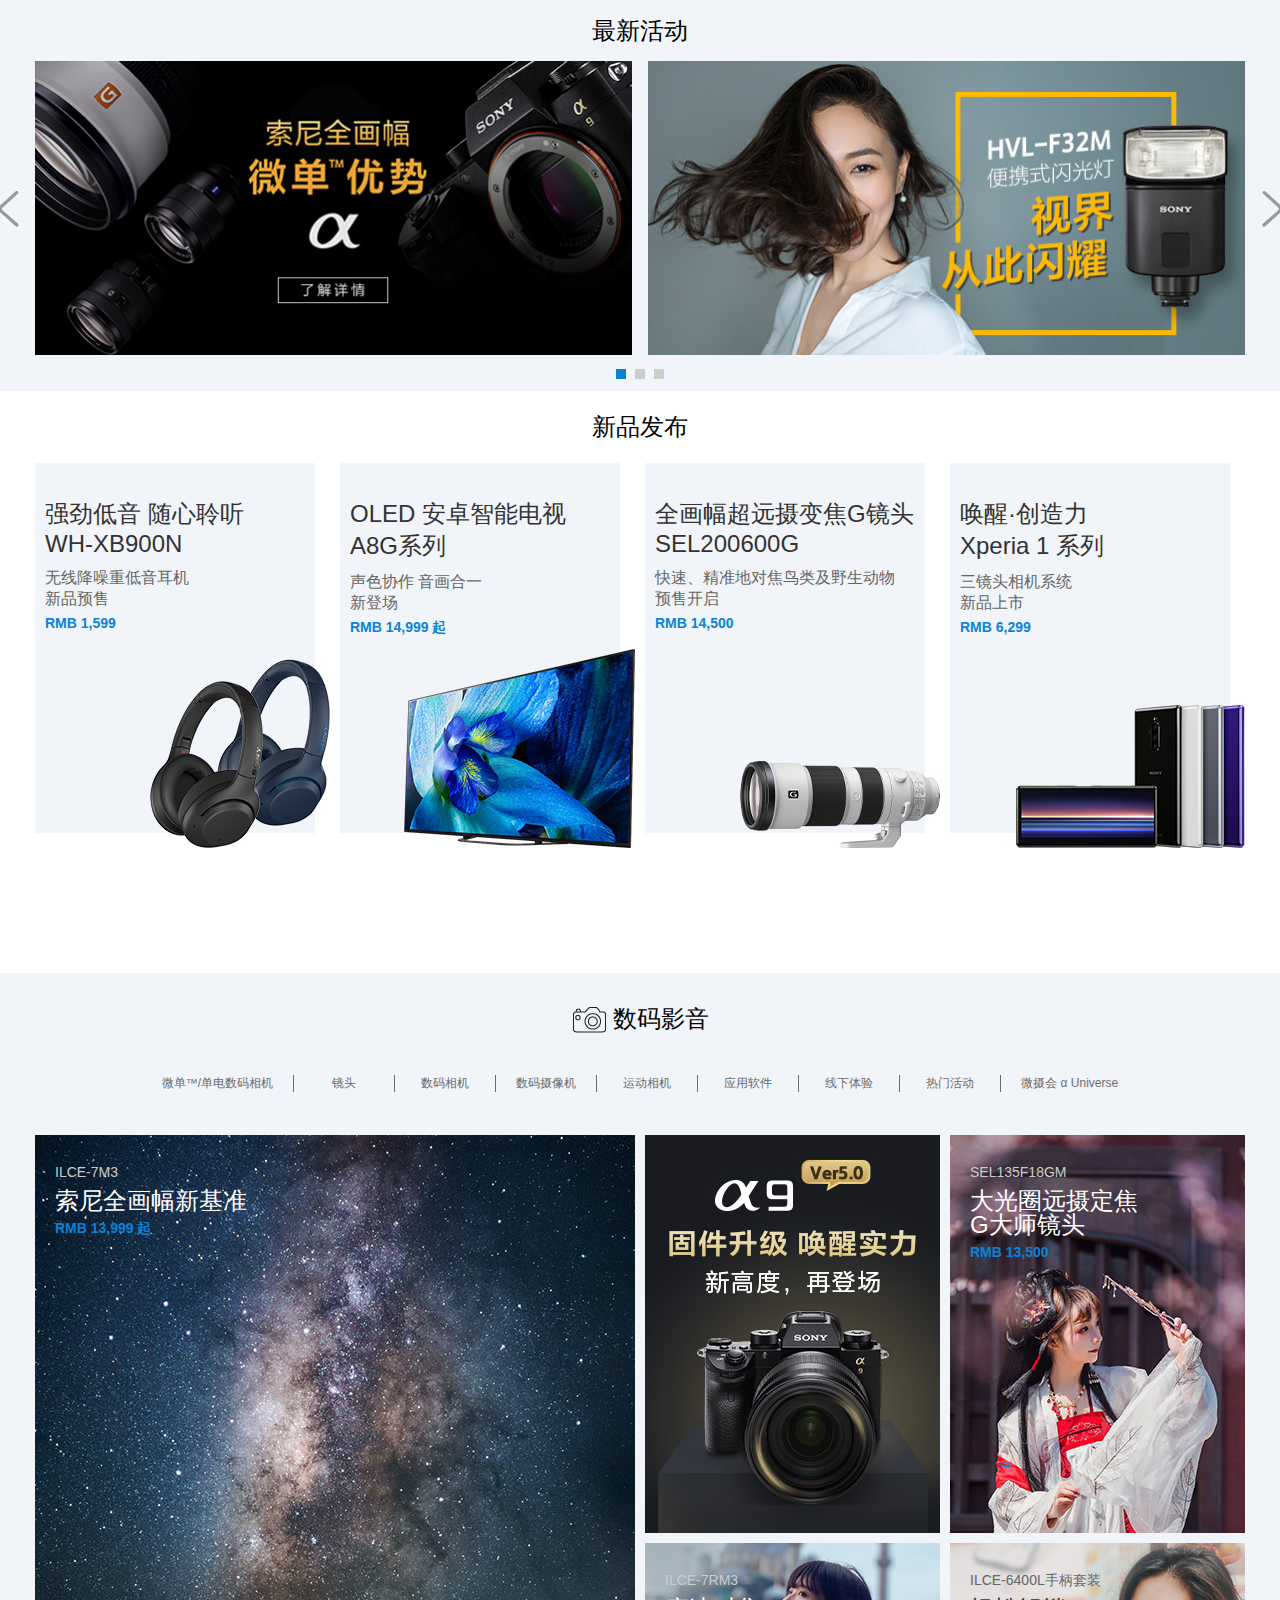
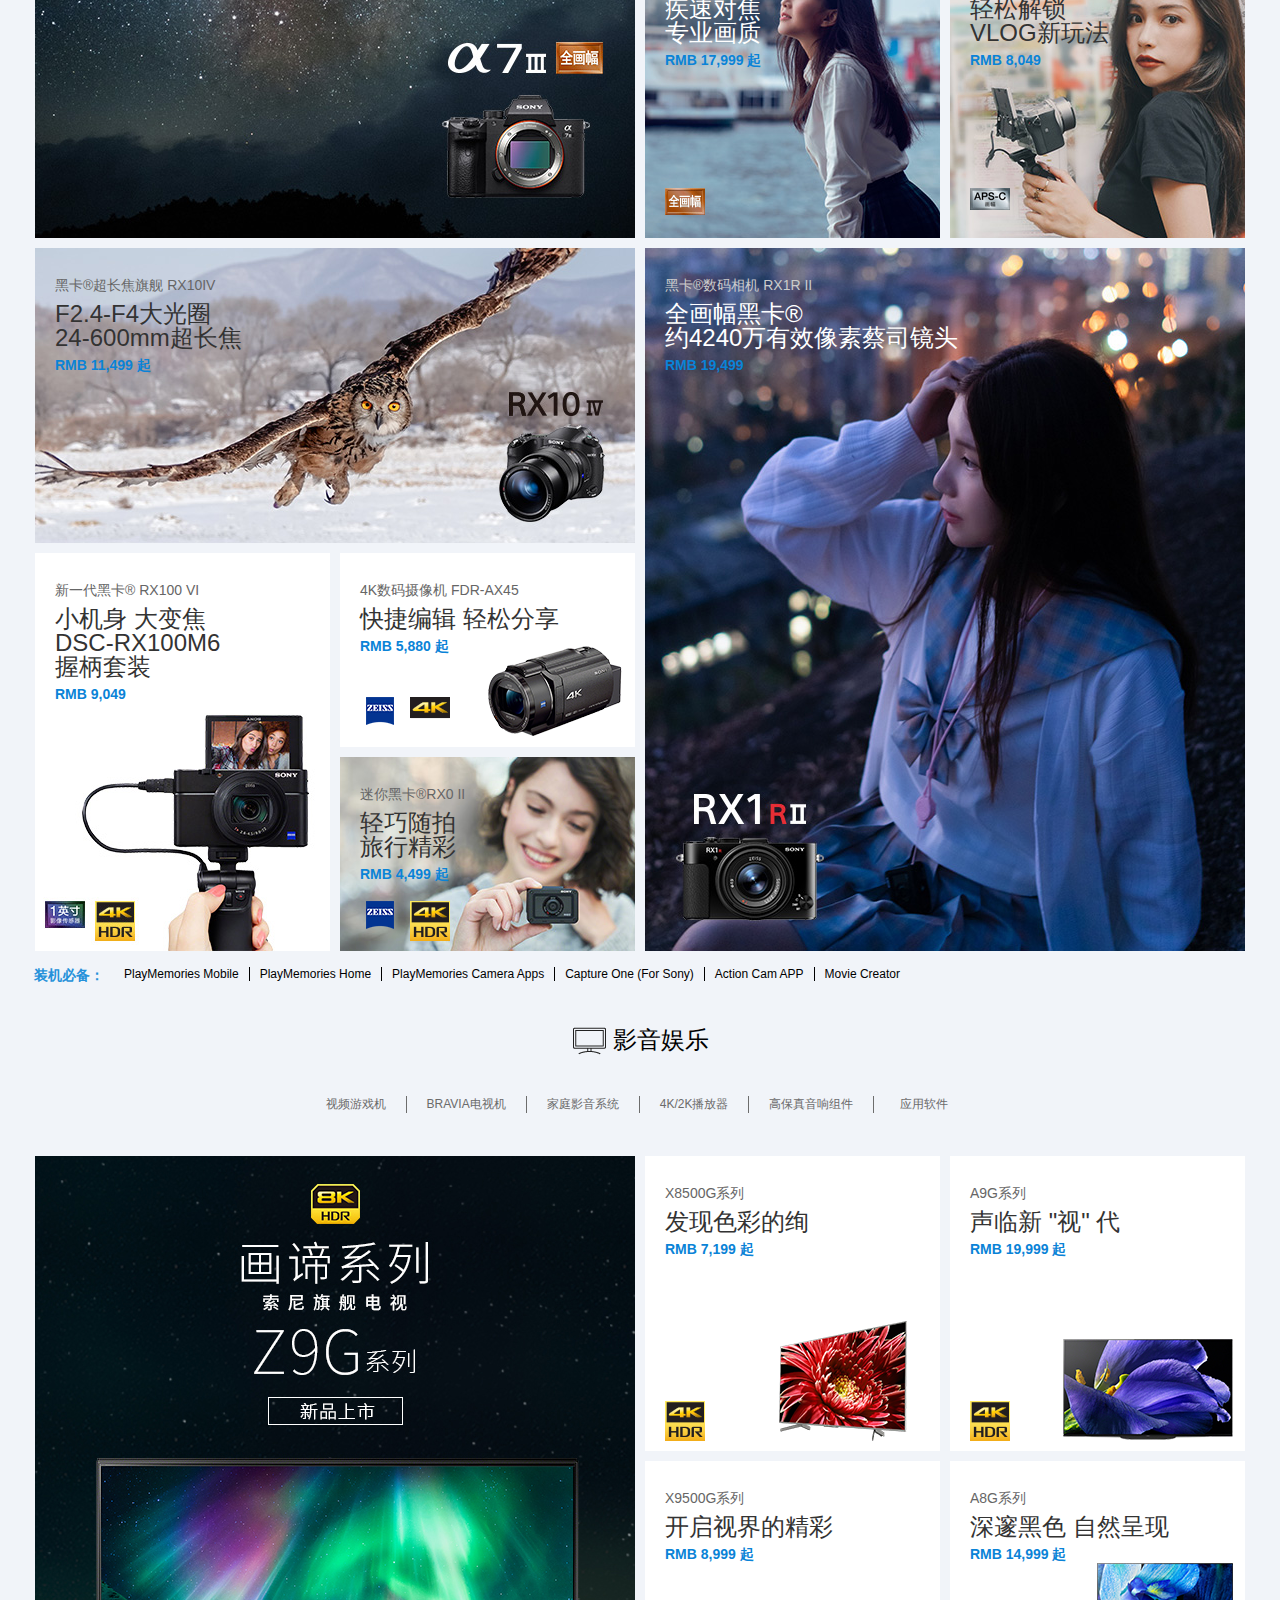
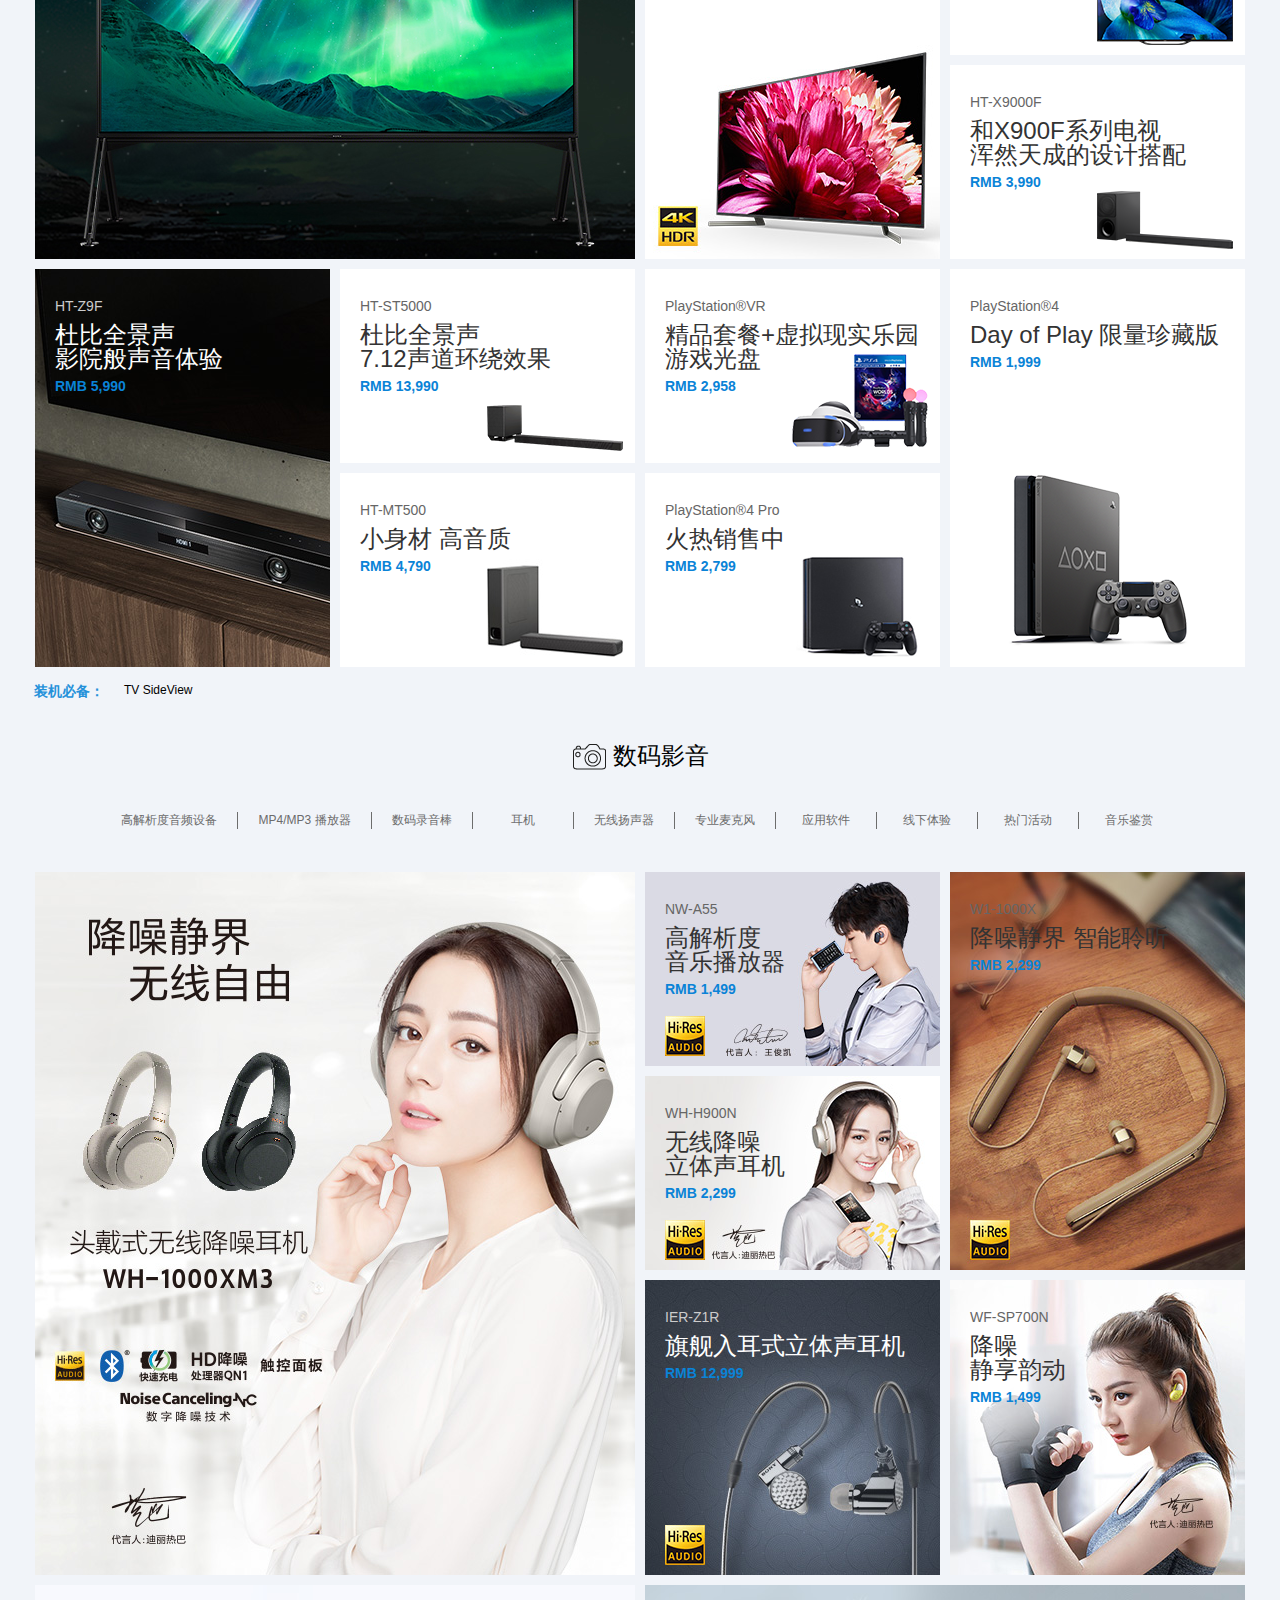
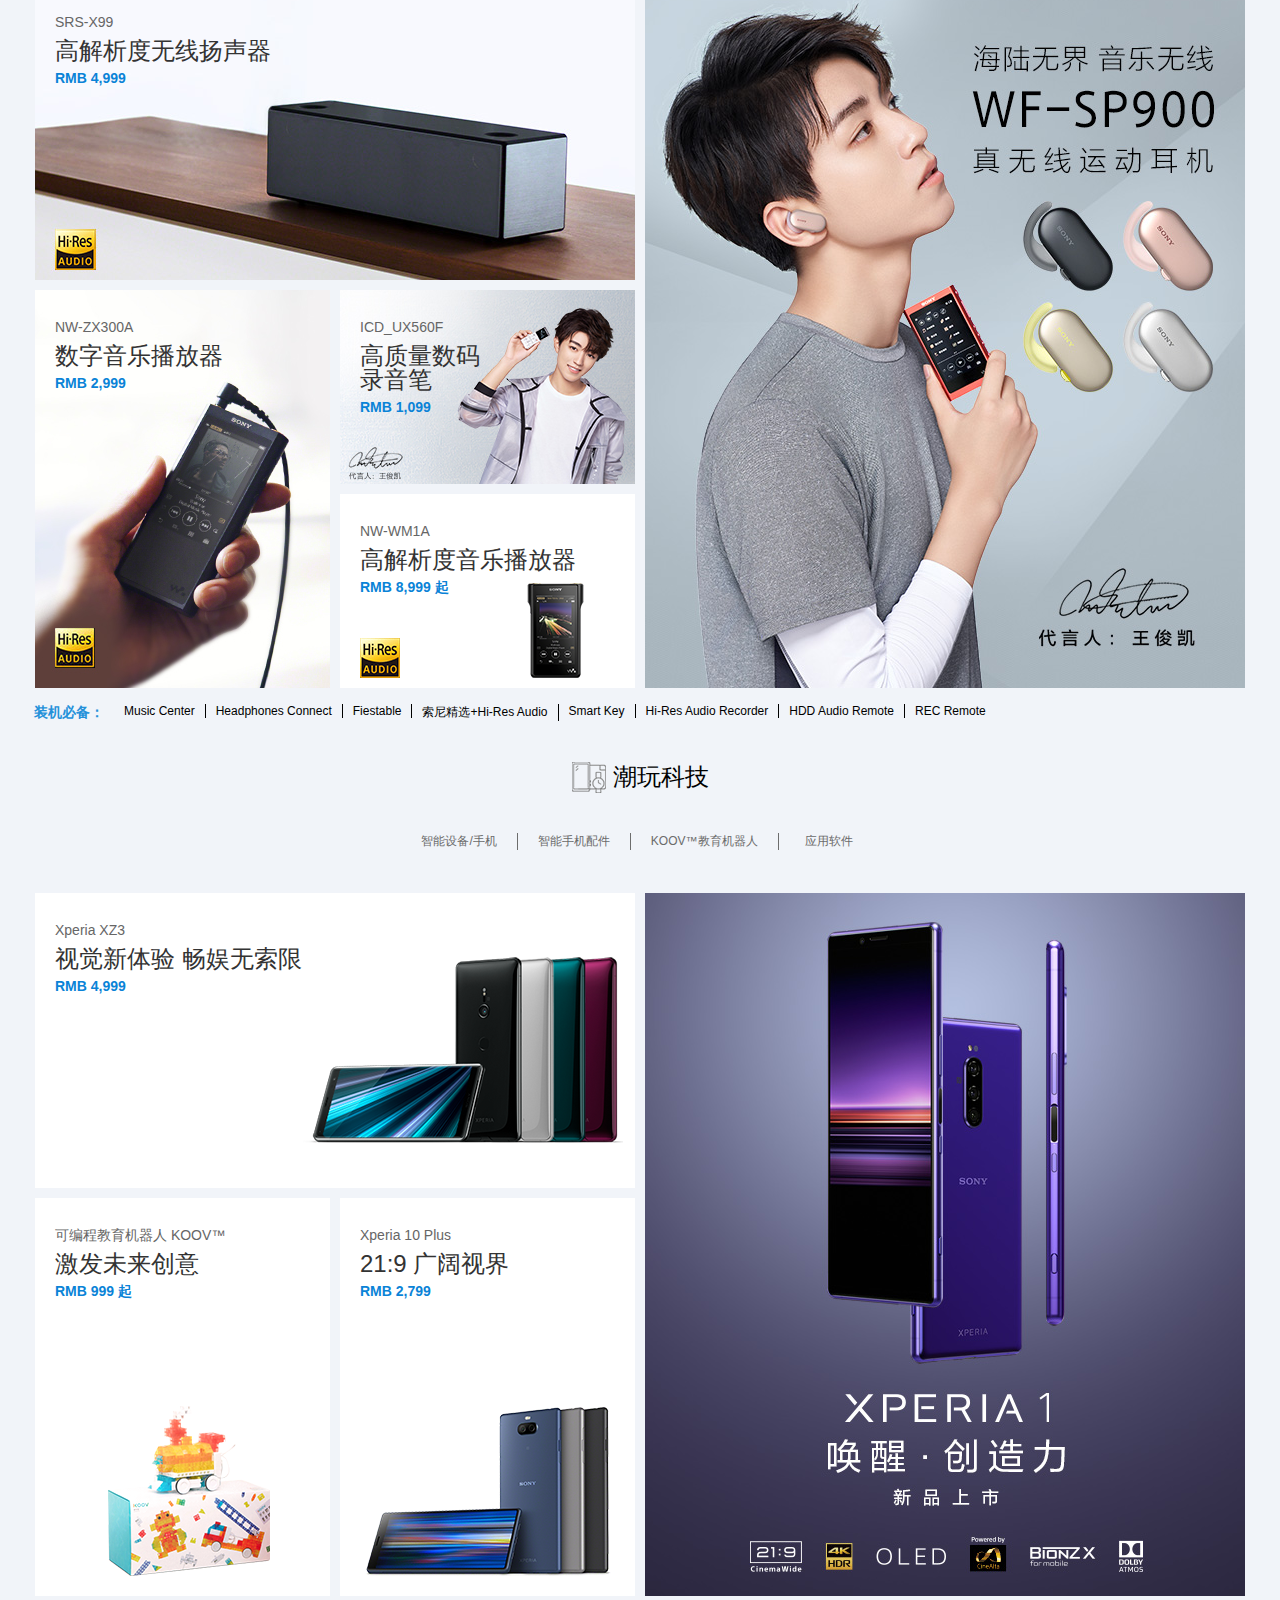
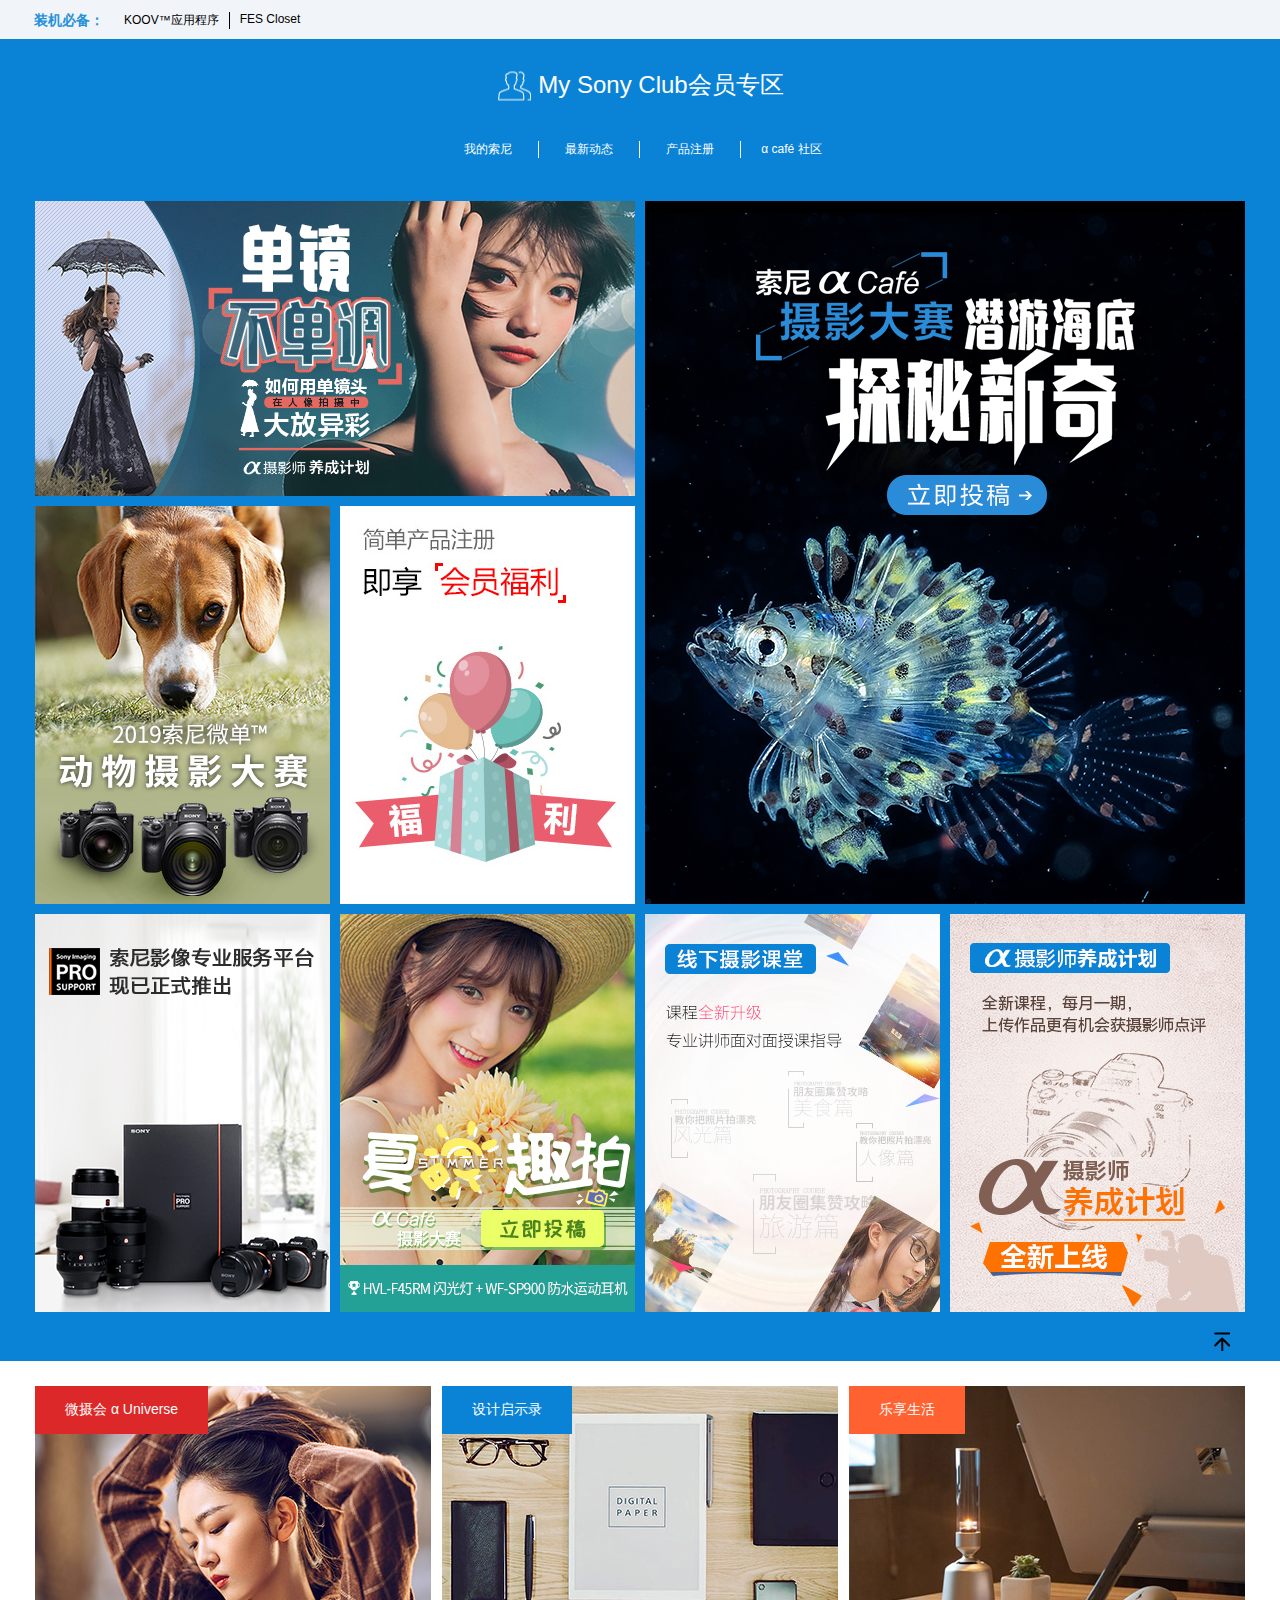
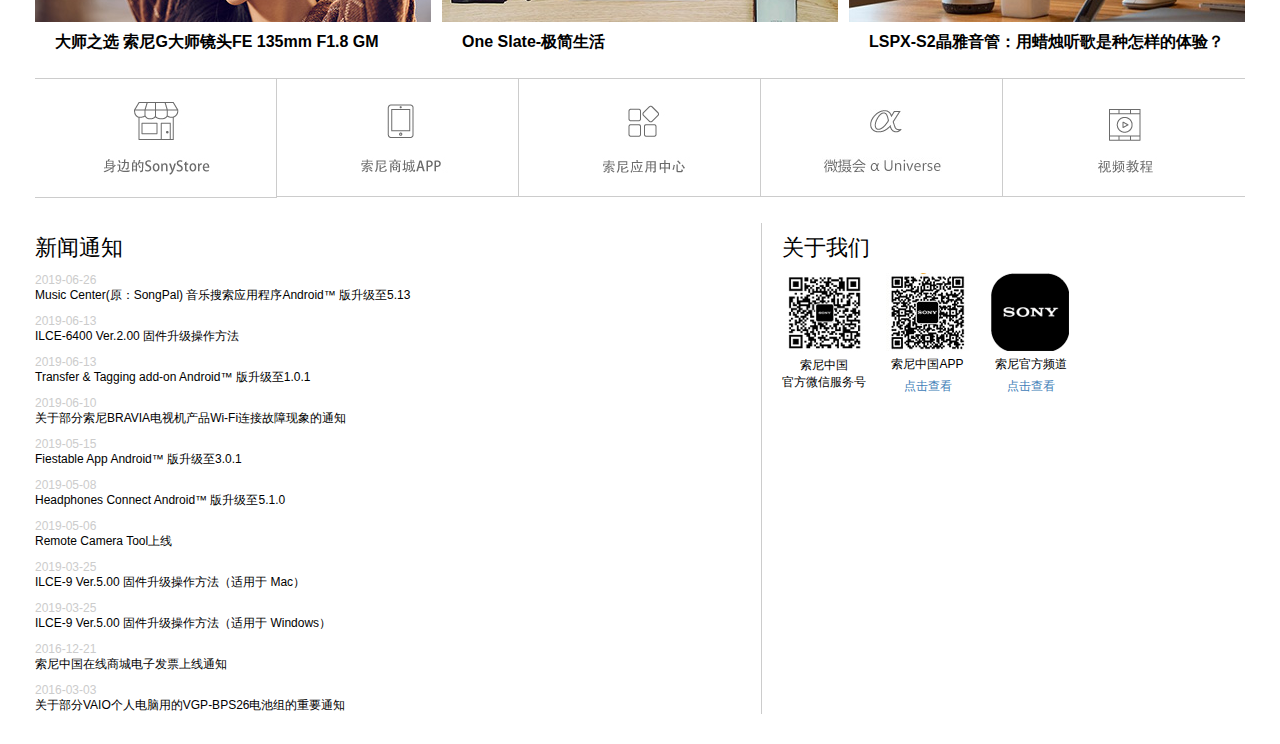
==== commit 74746225: "7.18" ====
--- a/sonystyle/index.html
+++ b/sonystyle/index.html
@@ -13,7 +13,6 @@
     <link rel="stylesheet" href="../css/sony_css_reset.css"/>
 </head>
 <body>
-<a href="#">12323</a>
 <div class="homepage">
     <!-- ViceNav-->
 
@@ -21,17 +20,39 @@
 
     <!-- 首页轮播图-->
     <div id="kvArea" class="cf">
+        
     </div>
     <!-- 最新活动-->
-    <div id="ActiveKvArea" class="cf">
-        <div class="Active_main">
-            <h1>索尼中国在线商城</h1>
-            <h2>最新活动</h2>
-            <!-- 轮播图部分swiper-->
-            <a href="#" class="arrow-left"></a>
-            <a href="#" class="arrow-right"></a>
-            <div class="swiper-container2"></div>
-            <div class="pagination"></div>
+    <div id="activeCar">
+        <div class="car_main width_1210">
+            <div class="car_left car_control"></div>
+            <div class="car_right car_control"></div>
+            <h2 class="car_h2">最新活动</h2>
+            <div class="carBlock">
+                <ul class="car_ul cf tra">
+                    <li class="car_li">
+                        <img src="../public/images/zxhd_ff_slogan.jpg" alt=""/>
+                        <img src="../public/images/zxhd_hvl_f32m_3.jpg" alt=""/>
+                    </li>
+                    <li class="car_li">
+                        <img src="../public/images/zxhd_rxseries_190606.jpg" alt=""/>
+                        <img src="../public/images/zxhd_nanjingopen_2019.jpg" alt=""/>
+                    </li>
+                    <li class="car_li">
+                        <img src="../public/images/zxhd_acafe_ycjh_1906.jpg" alt=""/>
+                        <img src="../public/images/zxhd_lspx_1905.jpg" alt=""/>
+                    </li>
+                    <li class="car_li">
+                        <img src="../public/images/zxhd_ff_slogan.jpg" alt=""/>
+                        <img src="../public/images/zxhd_hvl_f32m_3.jpg" alt=""/>
+                    </li>
+                </ul>
+            </div>
+            <div class="car_icons">
+                <span class="car_icon blue"></span>
+                <span class="car_icon"></span>
+                <span class="car_icon"></span>
+            </div>
         </div>
     </div>
 
@@ -1749,6 +1770,10 @@
     </div>
 
     <!-- footer-box-->
+
+    <!-- 函数部分-->
+    <script src="../js/jquery-1.11.3.js"></script>
+    <script src="../js/index.js"></script>
 </div>
 </body>
 </html>--- a/css/common.css
+++ b/css/common.css
@@ -74,6 +74,9 @@
 .pt-2 {
   padding-top: 2px; }
 
+.py-10 {
+  padding: 10px 0; }
+
 /*溢出隐藏*/
 .MBlock {
   overflow: hidden; }
--- a/css/index.css
+++ b/css/index.css
@@ -301,10 +301,62 @@
   .BottomMain .BottomBlock3 .BlockUs a {
     color: #3f80b8; }
 
-/*  */
-/*  */
-/*  */
-/*  */
-/*  */
-/*  */
-/*  */
+#activeCar {
+  height: 391px;
+  background-color: #f1f4f9; }
+  #activeCar .car_main {
+    position: relative;
+    height: 100%; }
+    #activeCar .car_main .car_h2 {
+      padding: 15px 0;
+      font-size: 24px;
+      line-height: 31px; }
+    #activeCar .car_main .car_control {
+      width: 23px;
+      height: 38px;
+      position: absolute;
+      background: url(../public/images/leftright-s.png) no-repeat;
+      position: absolute;
+      top: 189px; }
+    #activeCar .car_main .car_left {
+      background-position: left top;
+      left: -38px; }
+    #activeCar .car_main .car_right {
+      background-position: right top;
+      right: -38px; }
+    #activeCar .car_main .carBlock {
+      height: 293.52px;
+      overflow: hidden; }
+      #activeCar .car_main .carBlock .car_ul {
+        width: 4840px;
+        height: 293.52px; }
+        #activeCar .car_main .carBlock .car_ul .car_li {
+          width: 1210px;
+          float: left; }
+          #activeCar .car_main .carBlock .car_ul .car_li img {
+            float: left;
+            height: 293.52px;
+            width: 597px; }
+          #activeCar .car_main .carBlock .car_ul .car_li img:first-child {
+            margin-right: 16px; }
+      #activeCar .car_main .carBlock .car_ul.tra {
+        transition: 1s linear; }
+    #activeCar .car_main .car_icons {
+      text-align: center;
+      margin-top: 13px; }
+      #activeCar .car_main .car_icons .car_icon {
+        width: 10px;
+        height: 10px;
+        background-color: #cdccca;
+        margin: 0 3px;
+        display: inline-block; }
+      #activeCar .car_main .car_icons .car_icon.blue {
+        background-color: #0a83d6; }
+
+/*  */
+/*  */
+/*  */
+/*  */
+/*  */
+/*  */
+/*  */
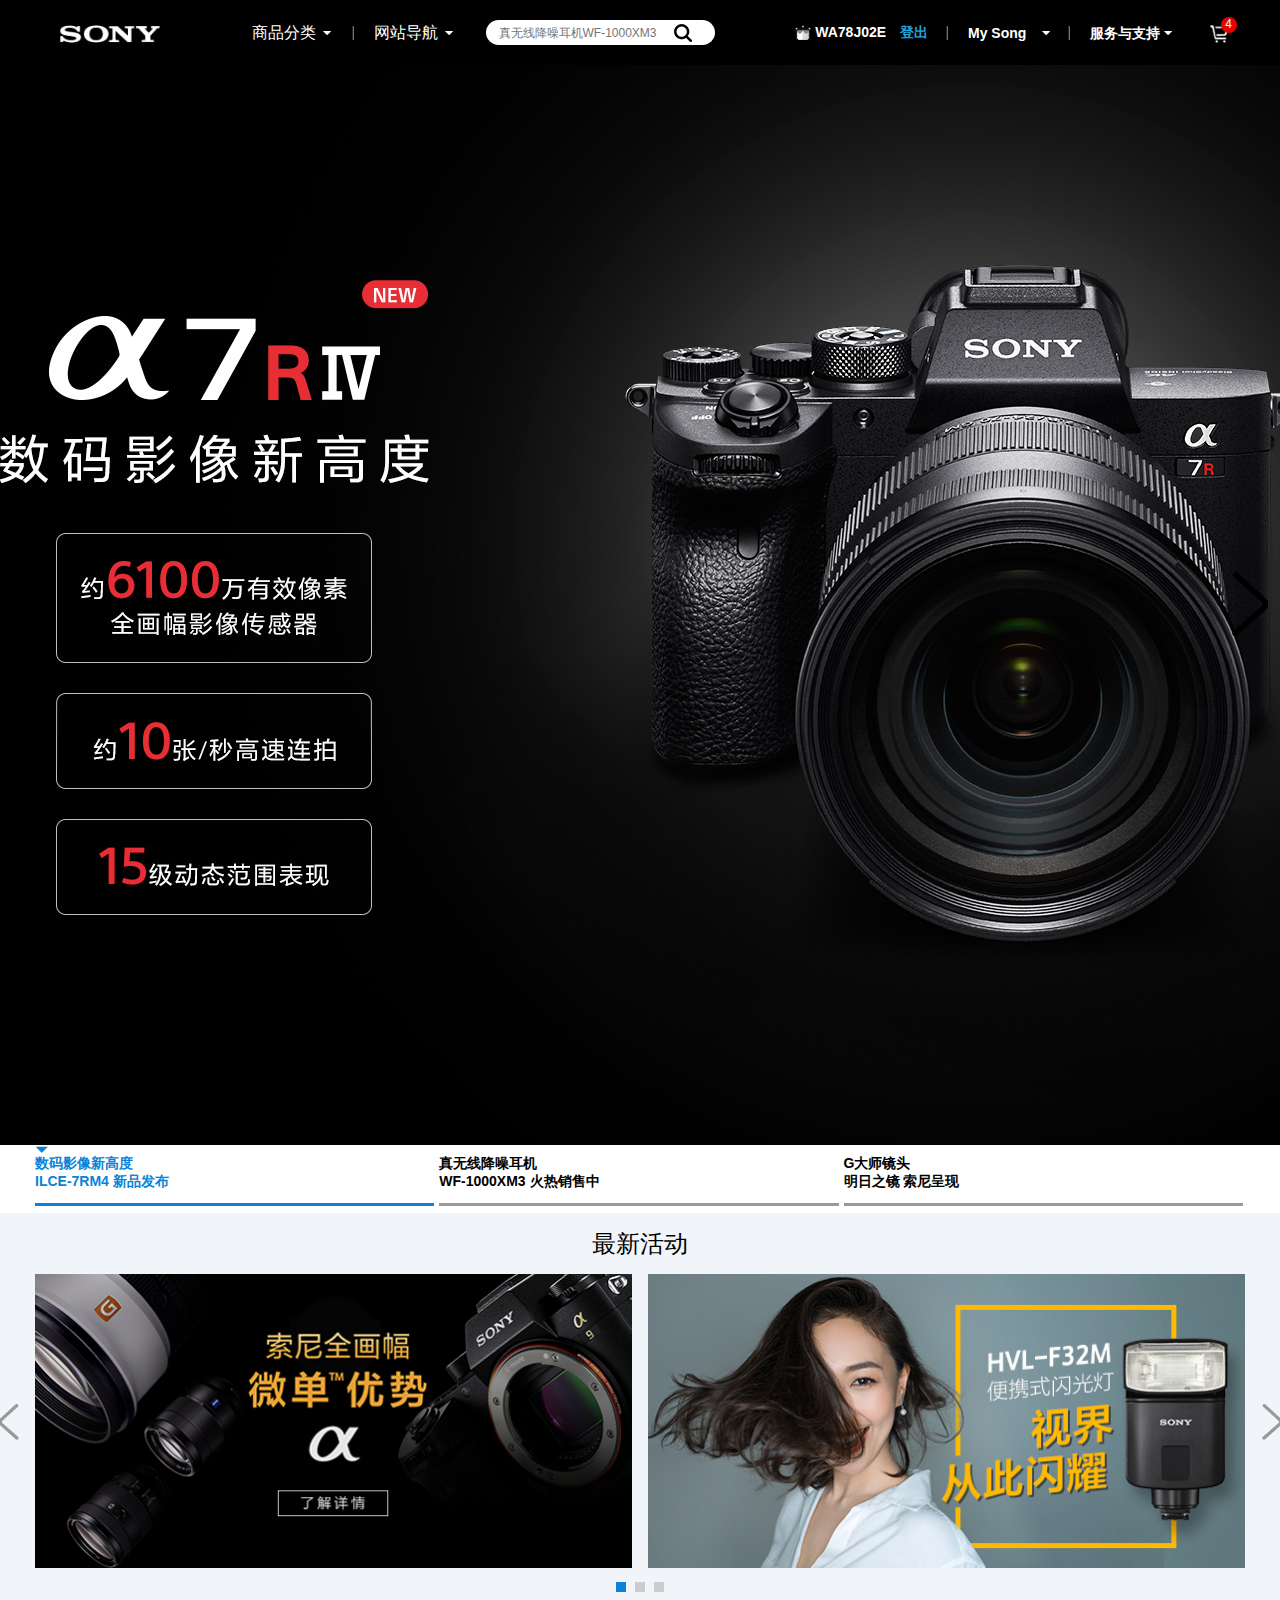
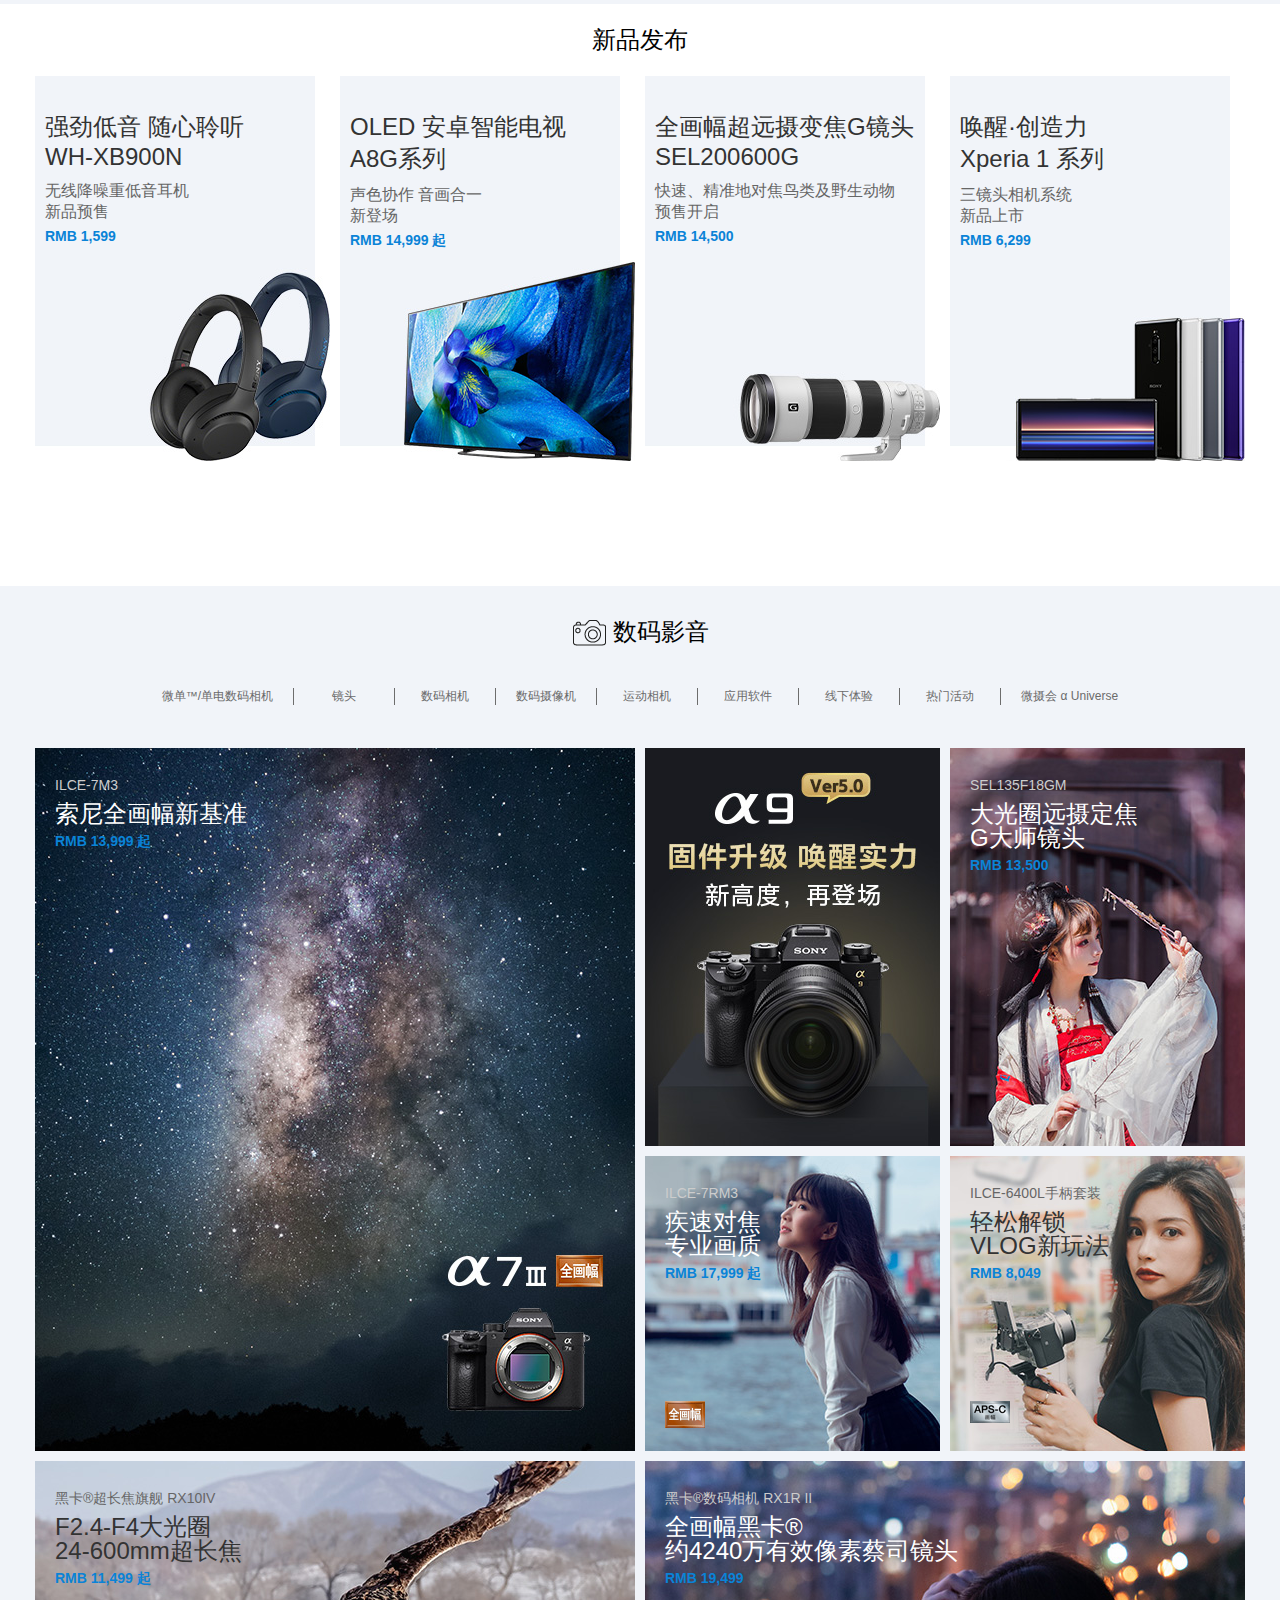
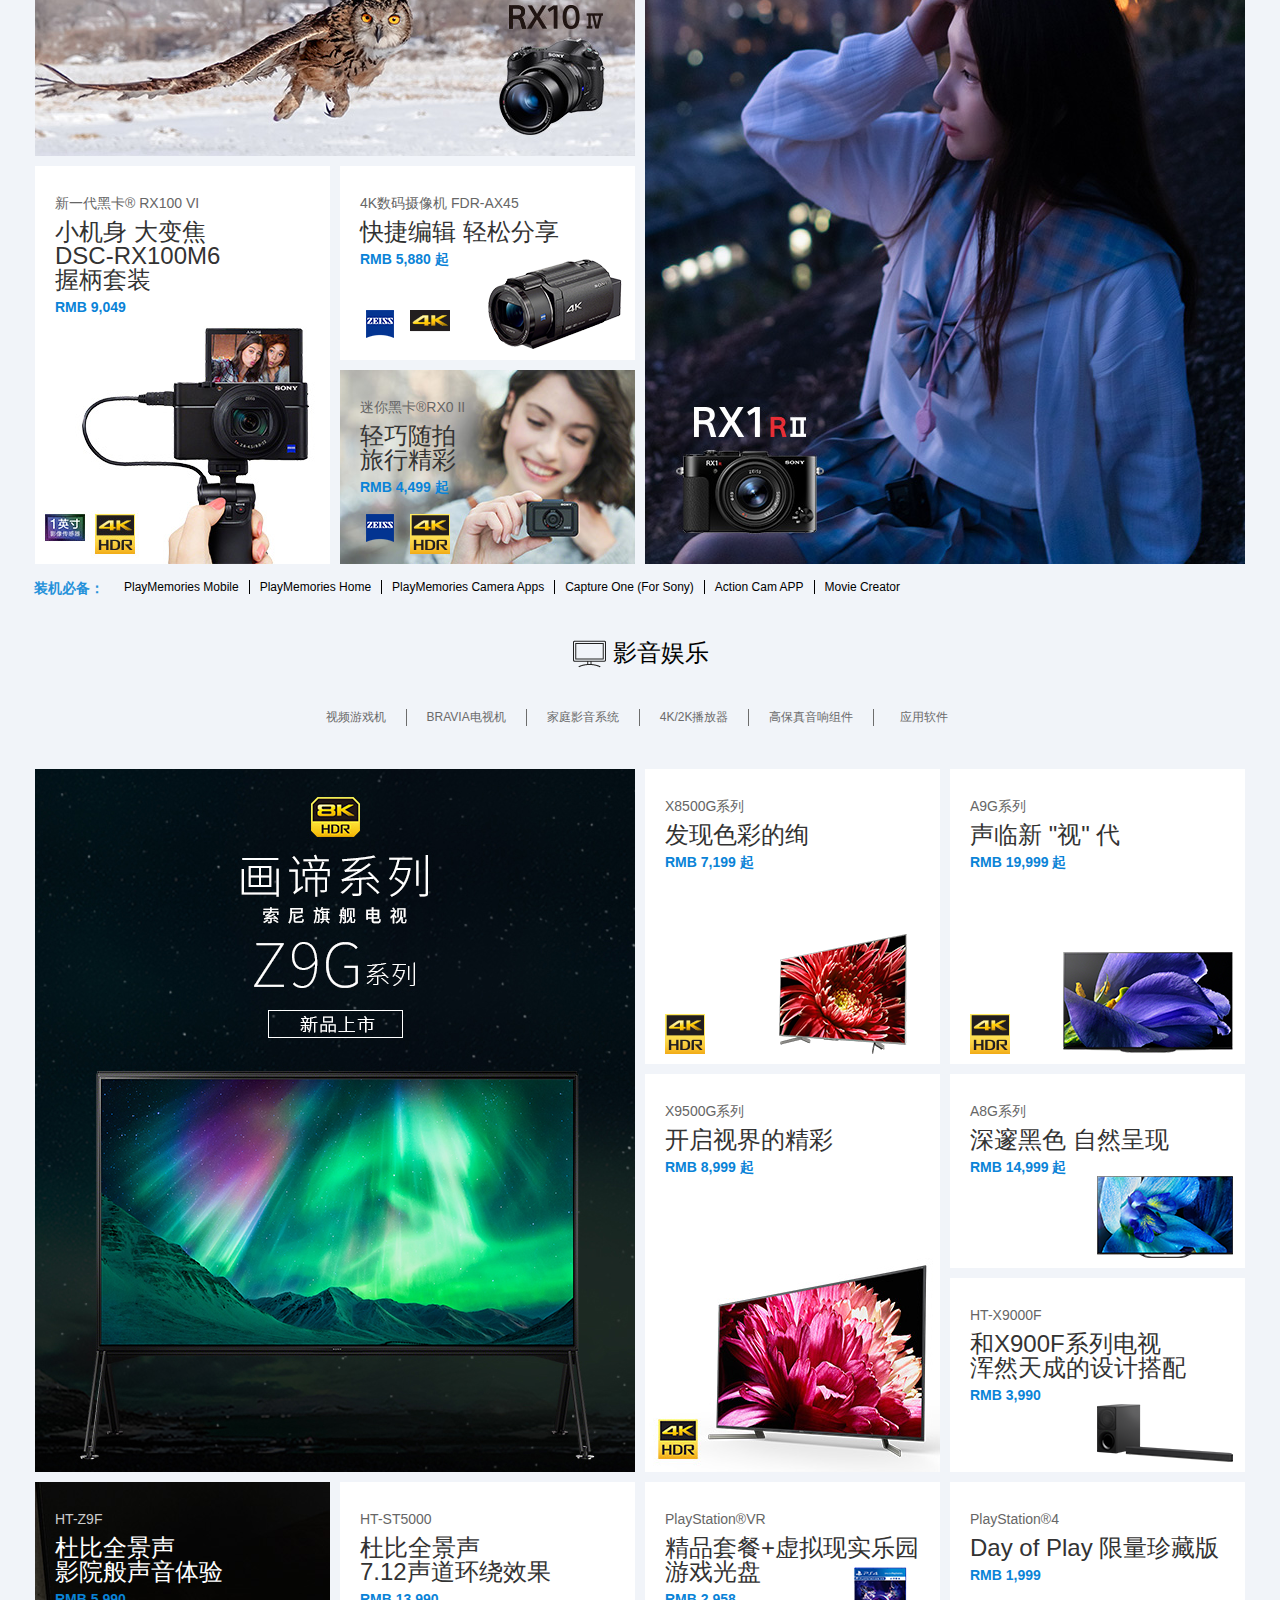
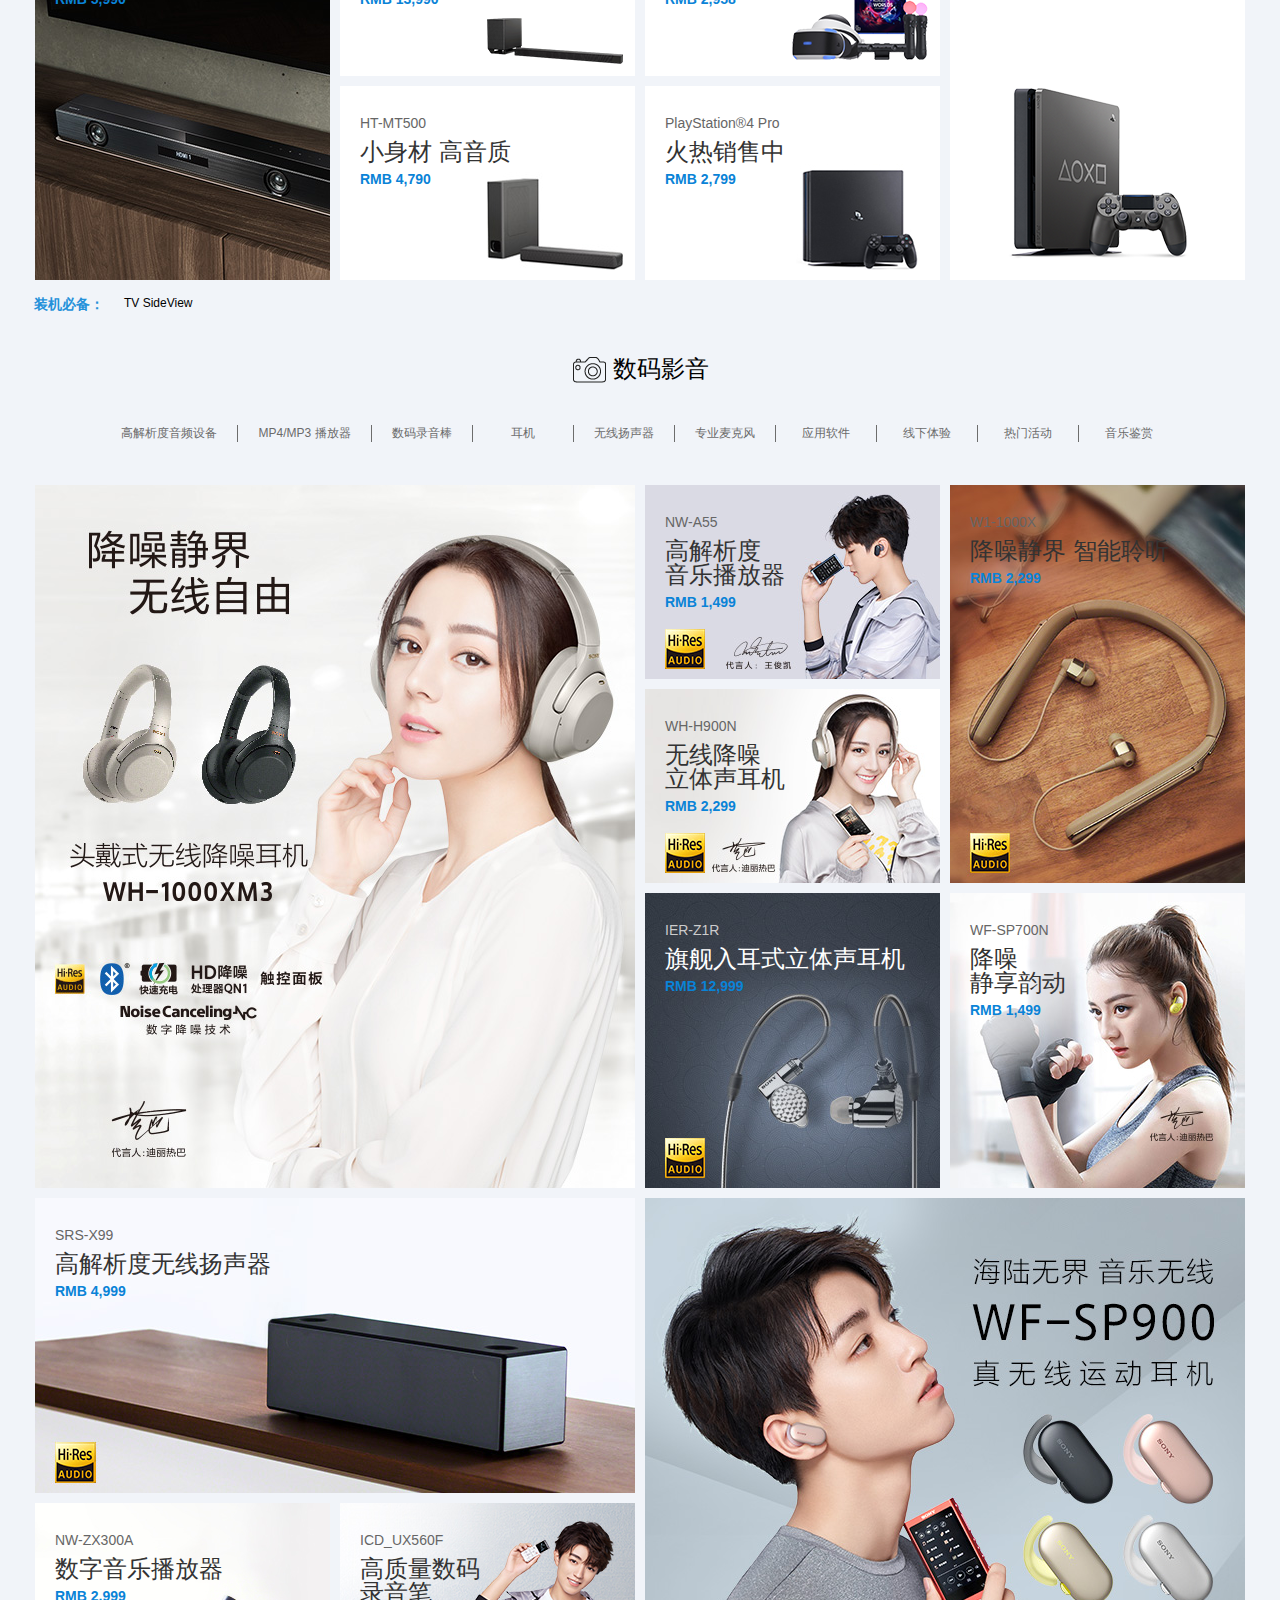
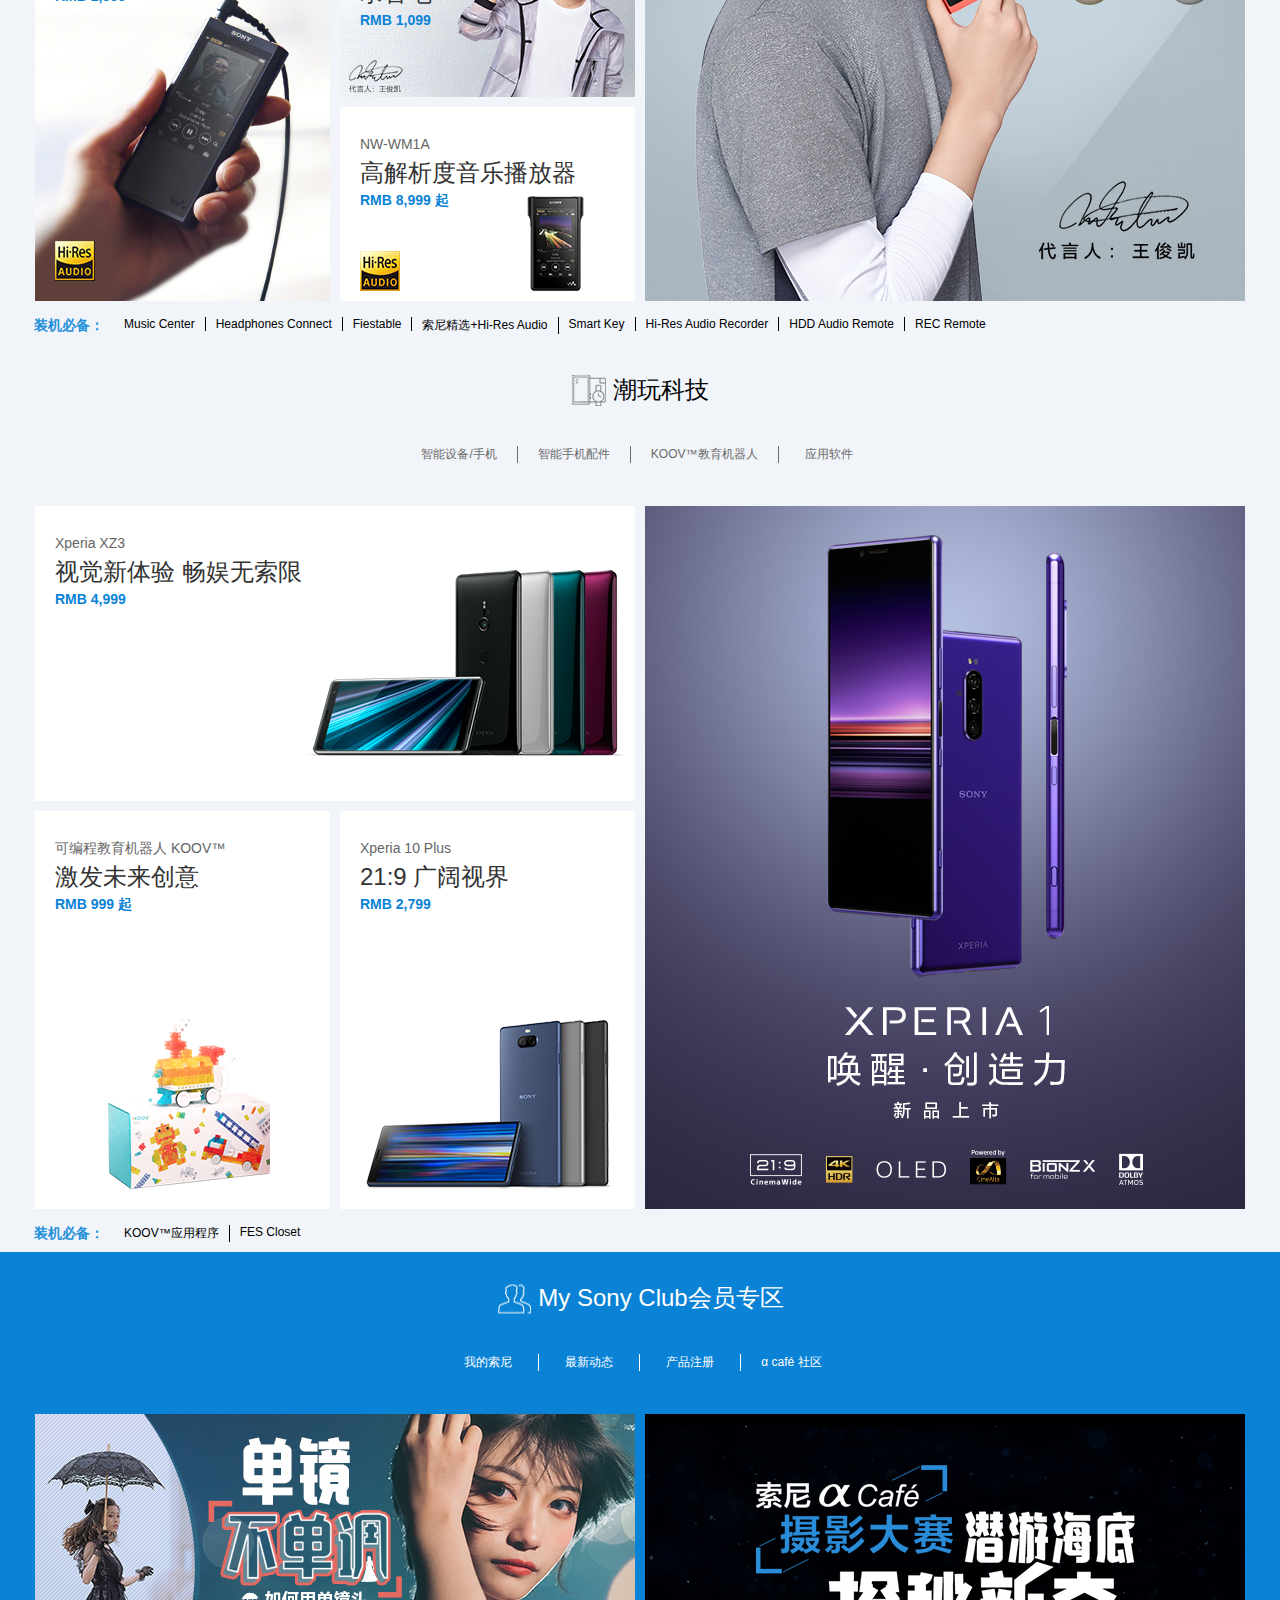
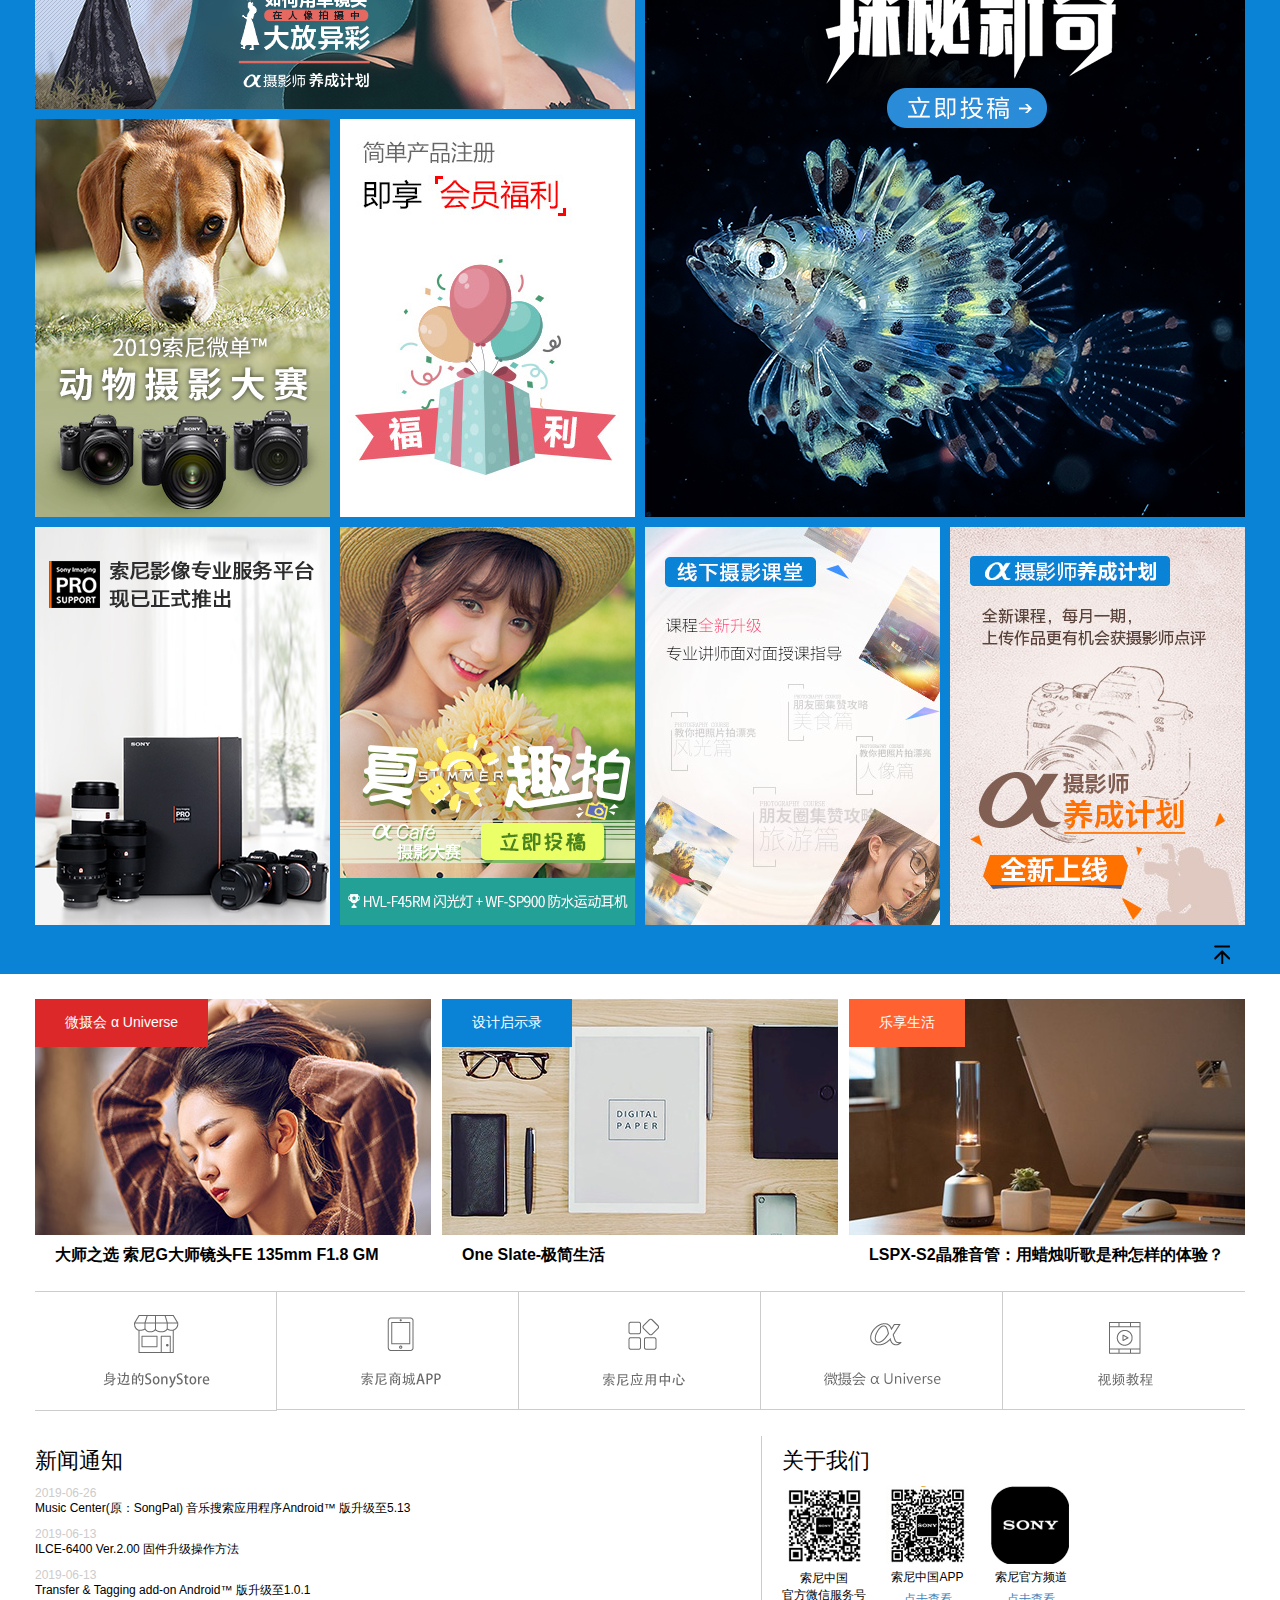
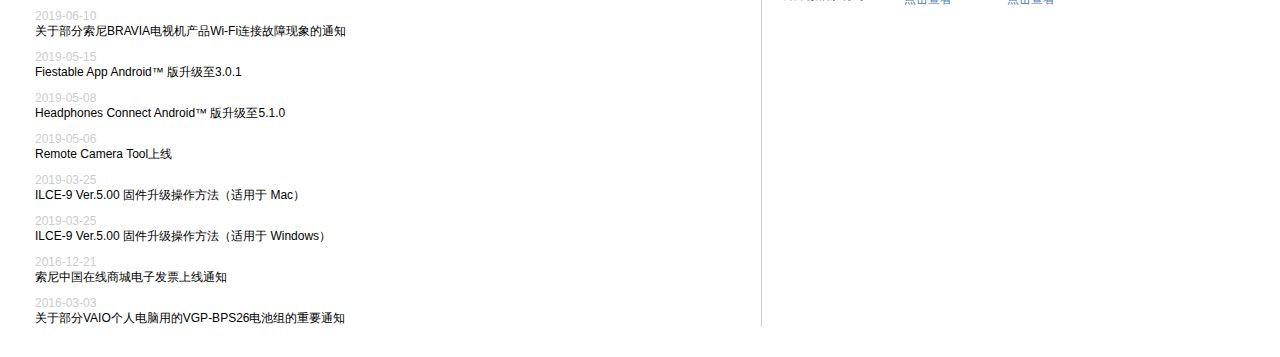
==== commit e3a88c80: "8.6" ====
--- a/sonystyle/index.html
+++ b/sonystyle/index.html
@@ -11,16 +11,52 @@
     <link rel="stylesheet" href="../css/common.css"/>
     <link rel="stylesheet" href="../css/index.css"/>
     <link rel="stylesheet" href="../css/sony_css_reset.css"/>
+    <script src="../js/header.js"></script>
+    <!--<link rel="stylesheet" href="../css/header.css"/>-->
 </head>
 <body>
+<header id="header"></header>
 <div class="homepage">
+
     <!-- ViceNav-->
 
     <!-- 右侧导航栏-->
 
     <!-- 首页轮播图-->
     <div id="kvArea" class="cf">
-        
+        <div class="kvArea_main">
+            <ul class="kvArea_ul cf">
+                <li class="kvArea_li"></li>
+                <li class="kvArea_li"></li>
+                <li class="kvArea_li"></li>
+                <li class="kvArea_li"></li>
+            </ul>
+            <div class="kvArea_left kvArea_control"></div>
+            <div class="kvArea_right"></div>
+        </div>
+        <div class="kvArea_tabs">
+            <ul class="tabs_ul cf">
+                    <li class="tabs_li blue">
+                        <a href="javascript:;">
+                        数码影像新高度 <br/>
+                        ILCE-7RM4 新品发布
+                        </a>
+                    </li>
+                    <li class="tabs_li">
+                        <a href="javascript:;">
+                        真无线降噪耳机 <br/>
+                        WF-1000XM3 火热销售中
+                        </a>
+                    </li>
+                    <li class="tabs_li">
+                        <a href="javascript:;">
+                        G大师镜头 <br/>
+                        明日之镜 索尼呈现
+                        </a>
+                    </li>
+
+            </ul>
+        </div>
     </div>
     <!-- 最新活动-->
     <div id="activeCar">
@@ -1774,6 +1810,7 @@
     <!-- 函数部分-->
     <script src="../js/jquery-1.11.3.js"></script>
     <script src="../js/index.js"></script>
+    <script src="../js/header.js"></script>
 </div>
 </body>
 </html>--- a/css/index.css
+++ b/css/index.css
@@ -353,10 +353,78 @@
       #activeCar .car_main .car_icons .car_icon.blue {
         background-color: #0a83d6; }
 
-/*  */
-/*  */
-/*  */
-/*  */
-/*  */
-/*  */
-/*  */
+#kvArea .kvArea_main {
+  width: 100%;
+  height: 1080px;
+  overflow: hidden; }
+  #kvArea .kvArea_main .kvArea_ul.tra {
+    transition: 1s linear; }
+  #kvArea .kvArea_main .kvArea_ul {
+    width: 400%;
+    height: 100%; }
+    #kvArea .kvArea_main .kvArea_ul .kvArea_li {
+      float: left;
+      height: 100%;
+      width: 25%;
+      background-repeat: no-repeat;
+      background-position: center center;
+      background-size: cover; }
+      #kvArea .kvArea_main .kvArea_ul .kvArea_li:first-child {
+        background-image: url(../public/images/kv_a7rm4_xpfb0716.jpg); }
+      #kvArea .kvArea_main .kvArea_ul .kvArea_li:nth-child(2) {
+        background-image: url(../public/images/kv_wf_1000xm3_0703.jpg); }
+      #kvArea .kvArea_main .kvArea_ul .kvArea_li:nth-child(3) {
+        background-image: url(../public/images/kv_a9g.jpg); }
+      #kvArea .kvArea_main .kvArea_ul .kvArea_li:nth-child(4) {
+        background-image: url(../public/images/kv_a7rm4_xpfb0716.jpg); }
+  #kvArea .kvArea_main .kvArea_left {
+    background: url(../public/images/arrows_l.png) no-repeat left top;
+    position: absolute;
+    z-index: 9;
+    left: 10px;
+    top: 572px;
+    width: 38px;
+    height: 66px; }
+  #kvArea .kvArea_main .kvArea_right {
+    background: url(../public/images/arrows_r.png) no-repeat left top;
+    position: absolute;
+    z-index: 9;
+    right: 10px;
+    top: 572px;
+    width: 38px;
+    height: 66px; }
+
+#kvArea .kvArea_tabs .tabs_ul {
+  width: 1210px;
+  height: 68px;
+  margin: 0 auto; }
+  #kvArea .kvArea_tabs .tabs_ul .tabs_li {
+    float: left;
+    height: 61px;
+    width: 33%;
+    padding-top: 10px;
+    border-bottom: 3px solid #999999;
+    margin-right: 5px; }
+    #kvArea .kvArea_tabs .tabs_ul .tabs_li > a {
+      display: block;
+      height: 100%;
+      width: 100%;
+      font-size: 14px;
+      font-weight: 700;
+      cursor: pointer;
+      color: #000; }
+    #kvArea .kvArea_tabs .tabs_ul .tabs_li:last-child {
+      margin-right: 0px; }
+  #kvArea .kvArea_tabs .tabs_ul .tabs_li.blue {
+    border-bottom: 3px solid #0a83d6;
+    background: url(../public/images/kvdown_arrow.png) no-repeat left top; }
+    #kvArea .kvArea_tabs .tabs_ul .tabs_li.blue > a {
+      color: #0a83d6; }
+
+/*  */
+/*  */
+/*  */
+/*  */
+/*  */
+/*  */
+/*  */
--- a/css/header.css
+++ b/css/header.css
@@ -0,0 +1,440 @@
+li.hidden, div.hidden {
+  display: none; }
+
+#headerNav {
+  background-color: #000;
+  position: relative;
+  z-index: 10; }
+  #headerNav .head_content {
+    width: 1210px;
+    height: 65px;
+    margin: 0 auto; }
+
+#viceNav {
+  width: 100%;
+  position: fixed;
+  top: 0;
+  z-index: 10;
+  background-color: #000;
+  display: none; }
+  #viceNav .head_nav {
+    width: 1210px;
+    height: 65px;
+    margin: 0 auto; }
+
+#viceNav.on {
+  display: block; }
+
+.head_content .logo_img, .head_nav .logo_img {
+  float: left;
+  height: 100%; }
+  .head_content .logo_img img, .head_nav .logo_img img {
+    width: 100px;
+    padding: 25px 0 0;
+    margin: 0 12px 0 25px; }
+
+.nav_list {
+  float: left;
+  margin-left: 60px;
+  height: 65px; }
+  .nav_list .nav_ul1 {
+    height: 100%; }
+    .nav_list .nav_ul1 > li {
+      float: left;
+      width: 122px;
+      height: 100%;
+      border-top: 1px solid #000;
+      background: url(../public/images_header/nav_line.jpg) no-repeat 100% center; }
+      .nav_list .nav_ul1 > li .sp1 {
+        padding-left: 20px;
+        display: block;
+        line-height: 64px;
+        font-size: 16px;
+        color: #fff;
+        padding-right: 16px;
+        background: url(../public/images_header/dot_down_black.jpg) no-repeat 80% center; }
+    .nav_list .nav_ul1 > li:last-child {
+      background-image: none; }
+
+.nav_list .nav_ul1 .nav_li1 {
+  position: relative; }
+  .nav_list .nav_ul1 .nav_li1 > ul {
+    display: none;
+    top: 100%;
+    position: absolute;
+    right: 0px;
+    background-color: #eeeeee;
+    z-index: 15; }
+    .nav_list .nav_ul1 .nav_li1 > ul > li {
+      font-size: 14px;
+      padding: 0 45px 0 30px;
+      background: url(../public/images_header/arrow.png) no-repeat 92% center; }
+      .nav_list .nav_ul1 .nav_li1 > ul > li:last-child > a {
+        border: 0; }
+      .nav_list .nav_ul1 .nav_li1 > ul > li > a {
+        display: block;
+        width: 169px;
+        padding: 9px 0;
+        border-bottom: 1px solid #fff;
+        font-size: 14px; }
+
+.nav_list .nav_ul1 a:hover {
+  color: #0A83D7; }
+
+.nav_list .nav_ul1 .sp_towhite:hover {
+  background-image: none;
+  background-color: #fff;
+  border-top: 1px solid #eee; }
+  .nav_list .nav_ul1 .sp_towhite:hover > ul {
+    display: block; }
+  .nav_list .nav_ul1 .sp_towhite:hover > ul {
+    opacity: 1;
+    top: 100%;
+    transition: 0.5s linear; }
+  .nav_list .nav_ul1 .sp_towhite:hover .sp1 {
+    color: #000;
+    background: url(../public/images_header/dot_down_blue.jpg) no-repeat 80% center; }
+  .nav_list .nav_ul1 .sp_towhite:hover .sp1:hover {
+    color: #0A83D7; }
+
+.nav_list .nav_li1 .li1_ul {
+  position: relative; }
+  .nav_list .nav_li1 .li1_ul li:hover .content_d {
+    opacity: 1;
+    transition: 0.5s linear;
+    display: block; }
+  .nav_list .nav_li1 .li1_ul li .content_d {
+    background-color: #fff;
+    position: absolute;
+    height: 455px;
+    width: 954px;
+    left: 100%;
+    top: 0px;
+    opacity: 0;
+    z-index: 15;
+    padding: 10px;
+    display: none; }
+    .nav_list .nav_li1 .li1_ul li .content_d .img_d {
+      position: absolute;
+      height: 435px;
+      width: 217.5px;
+      top: 10px;
+      right: 10px;
+      background-color: #009ffb;
+      z-index: 15; }
+      .nav_list .nav_li1 .li1_ul li .content_d .img_d img {
+        width: 100%;
+        height: 100%; }
+    .nav_list .nav_li1 .li1_ul li .content_d .txt_d {
+      width: 706.5px;
+      height: 395px;
+      position: absolute;
+      top: 10px;
+      left: 10px;
+      z-index: 15; }
+      .nav_list .nav_li1 .li1_ul li .content_d .txt_d .kuozhan {
+        width: 176.5px;
+        float: left;
+        padding-right: 30px; }
+        .nav_list .nav_li1 .li1_ul li .content_d .txt_d .kuozhan li {
+          padding: 6px 0; }
+          .nav_list .nav_li1 .li1_ul li .content_d .txt_d .kuozhan li span {
+            font-weight: 900; }
+          .nav_list .nav_li1 .li1_ul li .content_d .txt_d .kuozhan li a {
+            font-size: 12px; }
+          .nav_list .nav_li1 .li1_ul li .content_d .txt_d .kuozhan li a.icon_new {
+            padding-right: 30px;
+            background: url(../public/images_header/new_03.png) no-repeat 100% center; }
+          .nav_list .nav_li1 .li1_ul li .content_d .txt_d .kuozhan li:first-child {
+            border-bottom: 1px solid #ccc; }
+            .nav_list .nav_li1 .li1_ul li .content_d .txt_d .kuozhan li:first-child a {
+              font-size: 14px;
+              font-weight: 700;
+              padding-right: 10px;
+              background: url(../public/images_header/sub_arrow.png) no-repeat 100% center; }
+    .nav_list .nav_li1 .li1_ul li .content_d .phone_d {
+      position: absolute;
+      z-index: 15;
+      height: 30px;
+      width: 706.5px;
+      bottom: 10px;
+      left: 10px;
+      text-align: center;
+      padding-top: 7px;
+      border-top: 1px  solid  #ccc; }
+      .nav_list .nav_li1 .li1_ul li .content_d .phone_d span:first-child {
+        font-size: 14px; }
+      .nav_list .nav_li1 .li1_ul li .content_d .phone_d span:last-child {
+        font-size: 18px;
+        font-weight: bold; }
+
+.nav_list .nav_ul1 .nav_li2 {
+  position: relative; }
+  .nav_list .nav_ul1 .nav_li2:hover .main_block {
+    display: block; }
+  .nav_list .nav_ul1 .nav_li2 .main_block {
+    background-color: #fff;
+    position: absolute;
+    z-index: 15;
+    padding: 30px 0 0 0px;
+    display: none;
+    height: 455px;
+    width: 970px;
+    left: -180%;
+    top: 100%; }
+    .nav_list .nav_ul1 .nav_li2 .main_block .block_content {
+      width: 100%;
+      height: 365px; }
+      .nav_list .nav_ul1 .nav_li2 .main_block .block_content > div {
+        width: 14.28%;
+        border-right: 1px solid #ccc;
+        float: left;
+        height: 100%; }
+        .nav_list .nav_ul1 .nav_li2 .main_block .block_content > div:last-child {
+          border: none; }
+      .nav_list .nav_ul1 .nav_li2 .main_block .block_content ul {
+        padding-left: 10px; }
+        .nav_list .nav_ul1 .nav_li2 .main_block .block_content ul span {
+          font-size: 14px;
+          font-weight: bold;
+          font-size: 14px;
+          margin-bottom: 10px;
+          display: block; }
+        .nav_list .nav_ul1 .nav_li2 .main_block .block_content ul li {
+          padding: 5px 0; }
+          .nav_list .nav_ul1 .nav_li2 .main_block .block_content ul li:last-child {
+            padding: 5px 0 20px; }
+    .nav_list .nav_ul1 .nav_li2 .main_block .block_phone {
+      margin: 20px 0 0 10px;
+      width: 940px;
+      height: 30px;
+      text-align: left;
+      padding-top: 7px;
+      border-top: 1px  solid  #ccc; }
+      .nav_list .nav_ul1 .nav_li2 .main_block .block_phone span:first-child {
+        font-size: 14px; }
+      .nav_list .nav_ul1 .nav_li2 .main_block .block_phone span:last-child {
+        font-size: 18px;
+        font-weight: bold; }
+
+.input_sea {
+  float: left; }
+  .input_sea input {
+    box-sizing: border-box;
+    width: 229px;
+    height: 25px;
+    border: none;
+    outline: none;
+    border-radius: 12.5px;
+    margin: 20px 0 0  10px;
+    padding: 0 35px 0 12.5px;
+    font-size: 12px;
+    background-image: url(../public/images_header/btn_search_03.jpg);
+    background-repeat: no-repeat;
+    background-position: 90% center; }
+
+.shopping {
+  float: right;
+  width: 48px;
+  height: 65px;
+  position: relative;
+  background: url(../public/images_header/icon_shopping_1.png) 13px 17px no-repeat; }
+  .shopping .shopping_num {
+    width: 19px;
+    color: #fff;
+    position: absolute;
+    z-index: 15;
+    top: 15px;
+    font-size: 12px;
+    left: 22px;
+    border-radius: 50%;
+    height: 19px;
+    text-align: center;
+    line-height: 19px;
+    font-weight: 500; }
+  .shopping .shopping_main {
+    position: absolute;
+    width: 500px;
+    top: 64px;
+    right: 0px;
+    z-index: 15; }
+
+.shopping .shopping_main {
+  display: none; }
+  .shopping .shopping_main .s_name {
+    background-color: #fff;
+    padding: 0 5px;
+    overflow-y: scroll; }
+    .shopping .shopping_main .s_name .name_li {
+      padding: 10px 0px;
+      border-bottom: 1px solid #ccc; }
+      .shopping .shopping_main .s_name .name_li:last-child {
+        border: none; }
+      .shopping .shopping_main .s_name .name_li img {
+        widtg: 35px;
+        height: 35px;
+        vertical-align: middle; }
+      .shopping .shopping_main .s_name .name_li span {
+        vertical-align: middle;
+        display: inline-block; }
+      .shopping .shopping_main .s_name .name_li .sp1 {
+        padding-left: 10px;
+        width: 200px; }
+      .shopping .shopping_main .s_name .name_li .sp2 {
+        width: 30px; }
+      .shopping .shopping_main .s_name .name_li .sp3 {
+        width: 40px; }
+      .shopping .shopping_main .s_name .name_li .sp4 {
+        width: 100px;
+        color: dodgerblue; }
+      .shopping .shopping_main .s_name .name_li a {
+        vertical-align: middle;
+        color: #333; }
+  .shopping .shopping_main .s_total {
+    padding: 15px 20px;
+    background-color: #f1f1f1; }
+    .shopping .shopping_main .s_total span {
+      vertical-align: sub; }
+    .shopping .shopping_main .s_total .sp1 {
+      font-size: 14px; }
+    .shopping .shopping_main .s_total .sp2 {
+      font-weight: bold;
+      font-size: 18px;
+      color: deepskyblue; }
+    .shopping .shopping_main .s_total a {
+      display: inline-block;
+      height: 35px;
+      font-size: 16px;
+      width: 120px;
+      color: #fff;
+      background-color: deepskyblue;
+      margin-left: 170px;
+      border-radius: 3px;
+      text-align: center;
+      line-height: 35px; }
+
+.shopping:hover {
+  background: url(../public/images_header/icon_shopping_1_hover.png) 13px 17px no-repeat;
+  background-color: #fff;
+  border-top: 1px solid #ccc;
+  border-bottom: 1px solid #ccc; }
+  .shopping:hover .shopping_main {
+    display: block; }
+
+.login {
+  height: 65px;
+  float: right;
+  margin-right: 5px; }
+  .login > ul > li {
+    float: right; }
+  .login li.hidden {
+    display: none; }
+  .login .li_tit {
+    font-weight: 700;
+    width: 122px;
+    height: 100%;
+    border-top: 1px solid #000;
+    background: url(../public/images_header/nav_line.jpg) no-repeat 100% center;
+    padding: 0 20px; }
+    .login .li_tit span {
+      display: block;
+      line-height: 64px;
+      font-size: 14px;
+      color: #fff;
+      background: url(../public/images_header/dot_down_black.jpg) no-repeat 100% center; }
+  .login .bor_none {
+    background: none; }
+
+.login .li_login {
+  height: 100%;
+  padding: 0 20px;
+  font-size: 14px;
+  font-weight: 700;
+  color: #1fa8e2;
+  background: url(../public/images_header/nav_line.jpg) no-repeat 100% center;
+  line-height: 65px; }
+  .login .li_login span {
+    font-size: 14px;
+    color: #fff;
+    padding: 0 10px 0 20px;
+    background: url(../public/images_header/reg_logo.png) no-repeat 0 0;
+    line-height: 65px; }
+  .login .li_login a {
+    font-size: 14px;
+    color: #1fa8e2; }
+
+.login .li_tit {
+  position: relative; }
+  .login .li_tit .login_content {
+    background-color: #fff;
+    display: none;
+    position: absolute;
+    top: 64px;
+    left: 0px;
+    z-index: 15;
+    padding: 0 0 10px; }
+    .login .li_tit .login_content a {
+      display: block;
+      width: 122px;
+      padding: 0 25px; }
+    .login .li_tit .login_content a > div {
+      border-bottom: 1px solid #eee;
+      color: #6d6d6d;
+      text-align: center;
+      height: 30px;
+      position: relative; }
+      .login .li_tit .login_content a > div .d1 {
+        position: absolute;
+        z-index: 15;
+        height: 29px;
+        width: 100px;
+        text-align: center;
+        top: 0px;
+        left: -14px;
+        line-height: 29px; }
+
+.login .li_tit:hover {
+  background: none;
+  background-color: #fff;
+  border-top: 1px solid #ccc; }
+  .login .li_tit:hover span {
+    background: url(../public/images_header/dot_down_blue.jpg) no-repeat 100% center;
+    color: #000; }
+
+.login .li_tit:hover .login_content {
+  display: block; }
+
+.login .li_tit a:hover {
+  color: #1fa8e2; }
+
+#viceNav .nav_menu {
+  margin: 5px 0 0 30px;
+  float: left; }
+  #viceNav .nav_menu .nav_ul .nav_li {
+    float: left;
+    padding: 0 10px 0 20px;
+    position: relative;
+    background: url(../public/images_header/nav_line.jpg) no-repeat right 21px; }
+    #viceNav .nav_menu .nav_ul .nav_li:hover .li_ul {
+      display: block; }
+    #viceNav .nav_menu .nav_ul .nav_li a {
+      display: block;
+      padding-right: 15px;
+      font-size: 12px;
+      height: 46px;
+      line-height: 55px;
+      color: #fff;
+      background: url(../public/images_header/dot_down_black.jpg) no-repeat 95% 26px; }
+  #viceNav .nav_menu .nav_ul .li_ul {
+    background-color: #fff;
+    padding: 10px;
+    position: absolute;
+    top: 50px;
+    left: -4px;
+    display: none;
+    z-index: 15;
+    background: url(../public/images_header/dot_up_black.jpg) no-repeat 17% 5px; }
+    #viceNav .nav_menu .nav_ul .li_ul li {
+      padding: 10px;
+      width: 210px;
+      background-color: #fff; }
